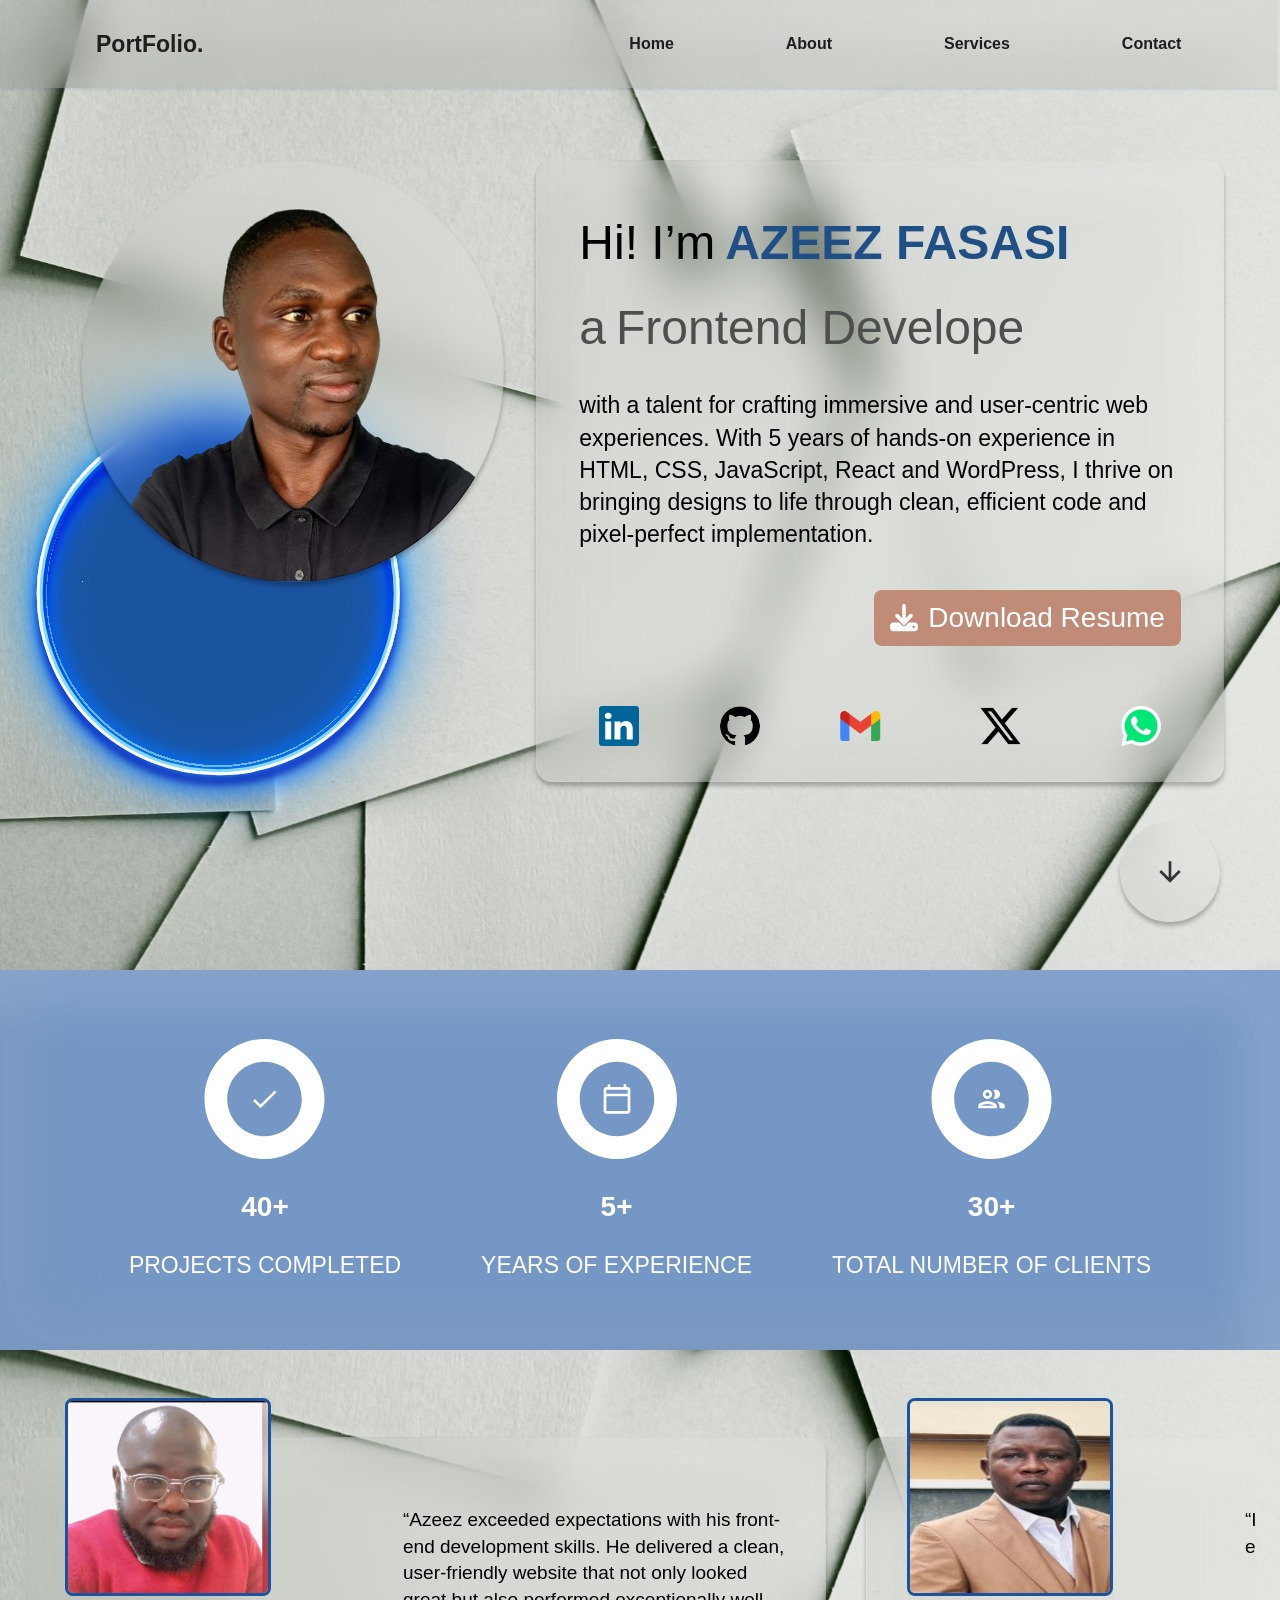
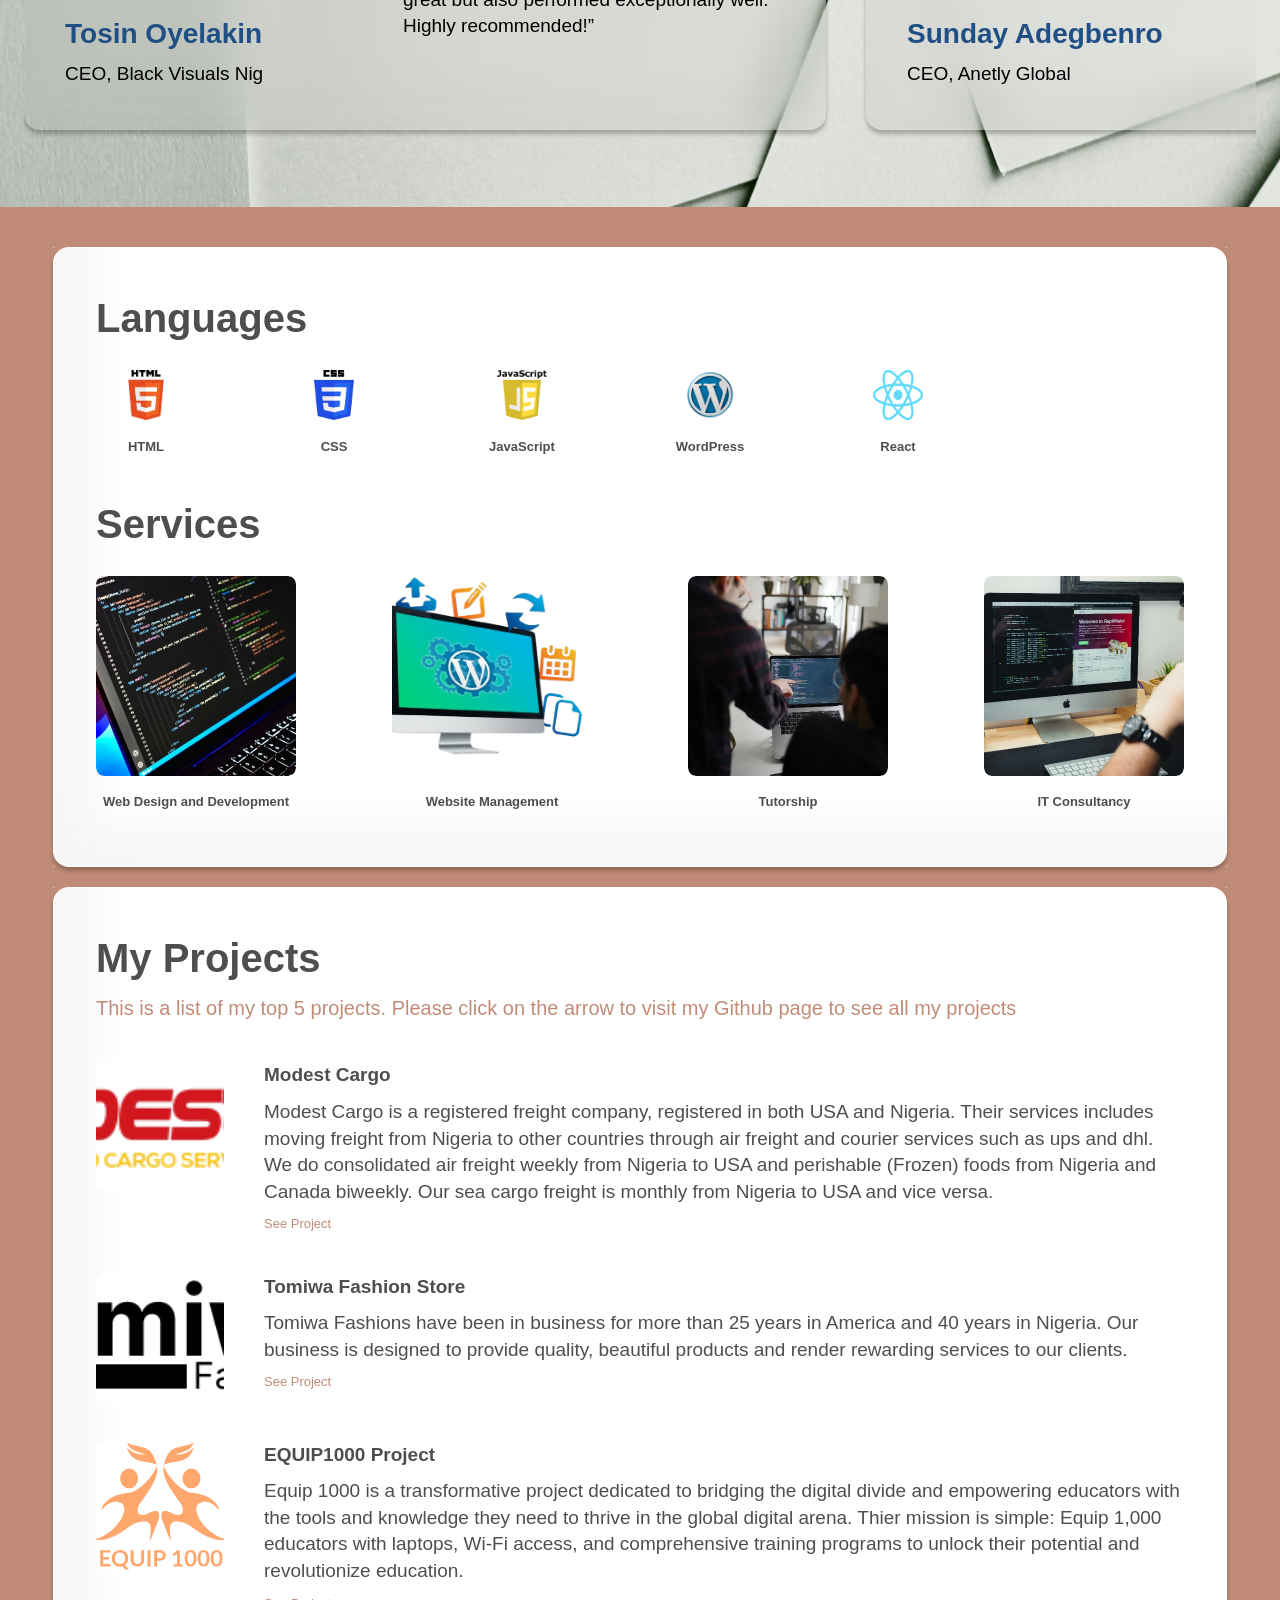
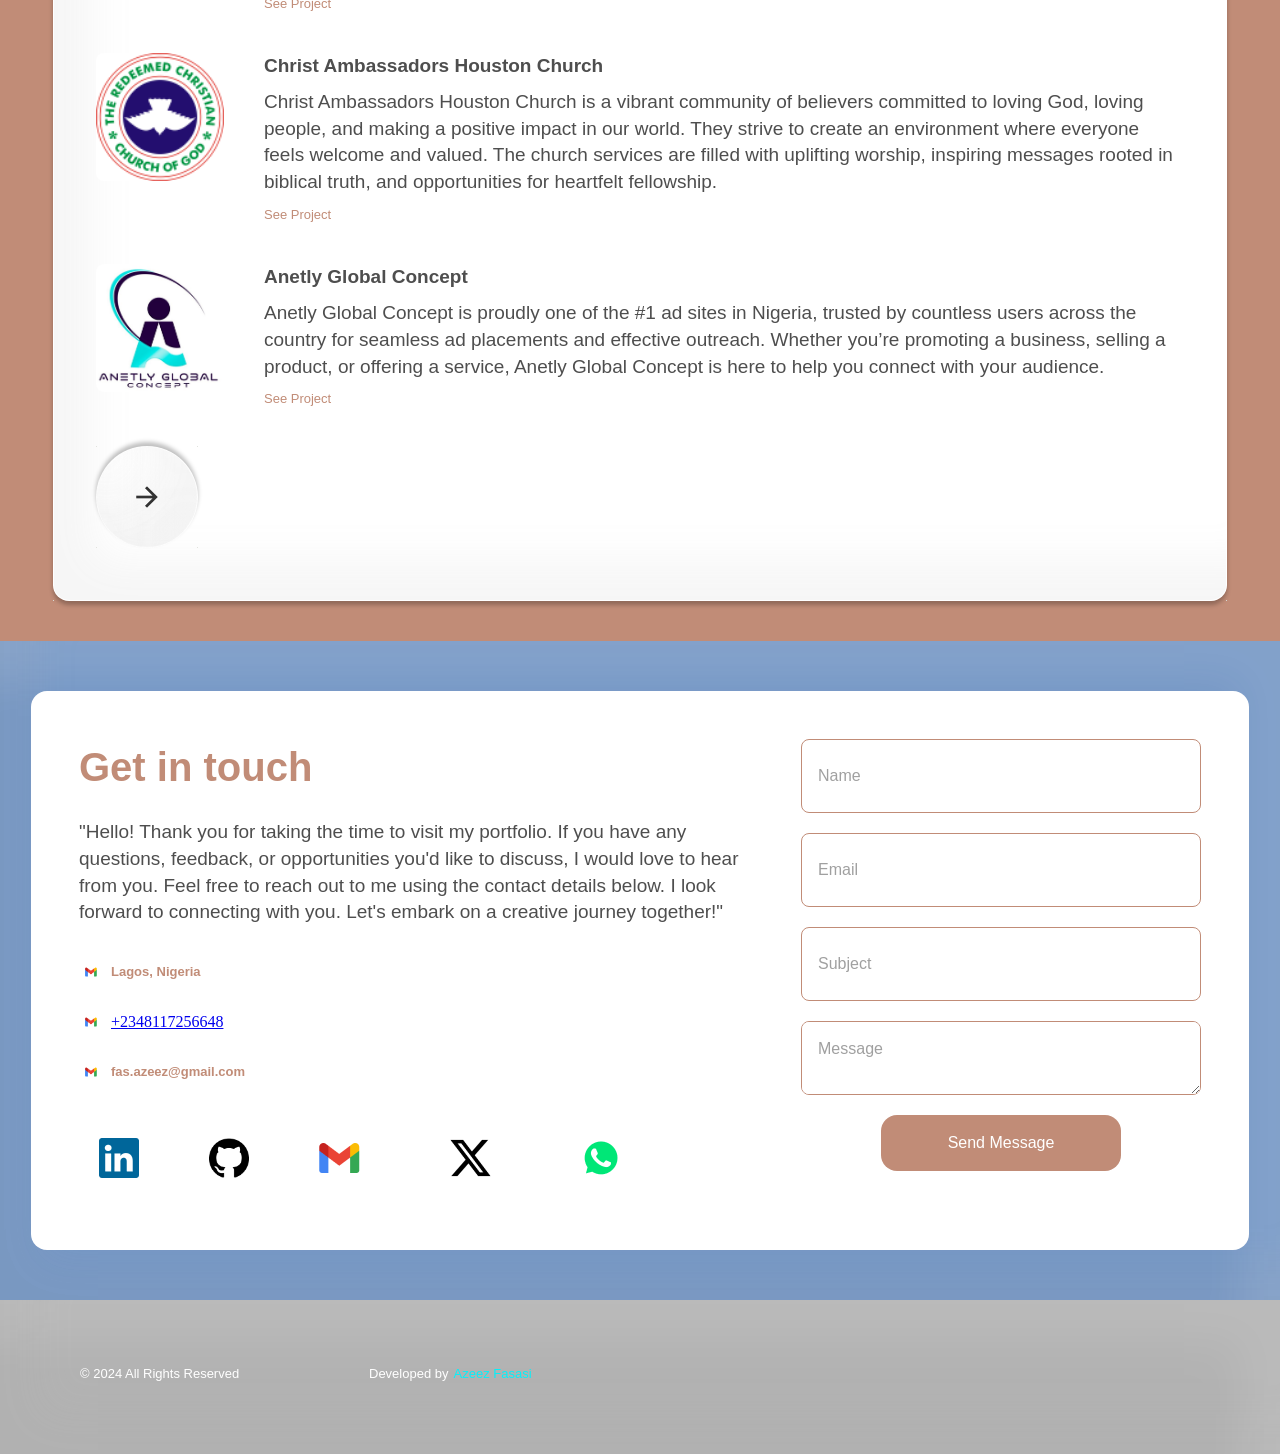
==== index.html @ 9137096e "Added one project" ====
<!DOCTYPE html>
<html lang="en">
<head>
    <meta charset="UTF-8">
    <meta name="viewport" content="width=device-width, initial-scale=1.0">
    <title>Home</title>
    <link rel="stylesheet" href="https://cdnjs.cloudflare.com/ajax/libs/font-awesome/6.5.1/css/all.min.css">
    <link rel="icon" href="assets/img/portfolio-favicon.png" type="image/svg+xml">
    <link rel="stylesheet" href="assets/css/header.css">
    <link rel="stylesheet" href="assets/css/hero-section.css">
    <link rel="stylesheet" href="assets/css/accomplishments.css">
    <link rel="stylesheet" href="assets/css/testimonial.css">
    <link rel="stylesheet" href="assets/css/skills-projects.css">
    <link rel="stylesheet" href="assets/css/contact.css">
    <link rel="stylesheet" href="assets/css/footer.css">
</head>
<body>
    <!-- <div class="hero-section"> -->
        <div class="header-section">
            <div class="logo-wrapper">
                <p>PortFolio.</p>
            </div>
            <!-- Menu for large screen devices -->
            <div class="header-buttons">
                <div class="nav-button">
                    <a href="#">Home</a>
                    <!-- <div class="line"></div> -->
                </div>
                <div class="nav-button">
                    <a href="#accomplishment">About</a>
                </div>
                <div class="nav-button">
                    <a href="#services">Services</a>
                </div>
                <div class="nav-button">
                    <a href="#contact">Contact</a>
                </div>
            </div>

            <!-- Menu for small screen devices -->
            <div class="menu-toggle" id="mobile-menu">
                <span class="fa fa-bars"></span>
            </div> 
            <ul class="nav-list" id="nav-list">
                <li><a class="active" href="#">Home</a></li>
                <li><a href="#accomplishment">About</a></li>
                <li><a href="#project">Project</a></li>
                <li><a href="#services">Services</a></li>
                <li><a href="#contact">Contact</a></li>
            </ul>
        </div>

        <!-- Hero section -->
    <div class="hero-section">
        <div class="hero-content-wrapper">
            <div class="hero-image-wrapper">
                <img class="image-glow" src="assets/img/Hero image with glow.svg" alt="Image glo">
                <div class="image-cicle" style="background-image: url(assets/img/azeez-02.png)"></div>
            </div>
            <div class="hero-details-wrapper">
                <div class="author-name">
                    <p class="intro">Hi! I’m</p>
                    <p class="name">AZEEZ FASASI</p>
                </div>
                <div class="job-wrapper">
                    <div class="job-title-animation">
                        <p class="title">a <span id="animated-text" style="margin-left: 10px;"></span></p>
                    </div>
                </div>
                <div class="hero-text-description">
                    with a talent for crafting immersive and user-centric web experiences. With 5 years of hands-on experience in HTML, CSS, JavaScript, React and WordPress, I thrive on bringing designs to life through clean, efficient code and pixel-perfect implementation.
                </div>
                <div class="download-wrapper">
                    <div class="download-box">
                        <a href="#"><i class="fa fa-download"></i> Download Resume</a>
                    </div>
                </div>
                <div class="social-wrapper">
                    <a href="https://www.linkedin.com/in/azeez-fasasi-616106144/"><img src="assets/img/linkedin.png" alt="linkedin"></a>
                    <a href="https://github.com/Azeezfasasi?tab=repositories"><img class="github" src="assets/img/Github-removebg-preview.png" alt=""></a>
                    <a href="mailto:fas.azeez@gmail.com"><img src="assets/img/gmail.png" alt=""></a>
                    <a href=""><img src="assets/img/x.png" alt=""></a>
                    <!-- <a href=""><img src="assets/img/instagram.png" alt=""></a> -->
                    <a href="https://wa.me/2348117256648"><img src="assets/img/whatsapp.png" alt=""></a>
                </div>
            </div>
        </div>
        <a href="#services" class="scroll-down-indicator">
            <img class="arrow-downward" src="assets/img/arrow_downward.svg" alt="dropdown arrow"/>
        </a>
    </div>
    <!-- End of hero section -->

    <!-- Section for accomplishments -->
    <div class="accomplishment-wrapper" id="accomplishment">
        <div class="accomplishments-card">
            <div class="accomplishment-box">
                <img src="assets/img/Check icon.svg" alt="check">
                <p class="accomp-number">40+</p>
                <p class="accomp-title">PROJECTS COMPLETED</p>
            </div>
            <div class="accomplishment-box">
                <img src="assets/img/experience.svg" alt="experience">
                <p class="accomp-number">5+</p>
                <p class="accomp-title">YEARS OF EXPERIENCE</p>
            </div>
            <div class="accomplishment-box">
                <img src="assets/img/clients.svg" alt="client">
                <p class="accomp-number">30+</p>
                <p class="accomp-title">TOTAL NUMBER OF CLIENTS</p>
            </div>
        </div>
    </div>
    <!-- End of accomplishment -->

    <!-- Start of testimonial section -->
    <div class="testimonial-wrapper" style="background: url(assets/img/Hero.svg) center;">
        <div class="testimonial-frame">
            <div class="testimonial-box">
                <img class="author-image" src="assets/img/tosin.jpg" alt="author image">
                <div class="testimonial-text">
                    <p class="author-name">Tosin Oyelakin</p>
                    <p class="author-position">CEO, Black Visuals Nig</p>
                </div>
                <div class="author-description">
                    <p>“Azeez exceeded expectations with his front-end development skills. He delivered a clean, user-friendly website that not only looked great but also performed exceptionally well. Highly recommended!”</p>
                </div>
            </div>
            <div class="testimonial-box">
                <img class="author-image" src="assets/img/sunday.jpg" alt="author image">
                <div class="testimonial-text">
                    <p class="author-name">Sunday Adegbenro</p>
                    <p class="author-position">CEO, Anetly Global</p>
                </div>
                <div class="author-description">
                    <p>“I am happy to own a website and custom email for my business”</p>
                </div>
            </div>
            <div class="testimonial-box">
                <img class="author-image" src="assets/img/unyi.jpg" alt="author image">
                <div class="testimonial-text">
                    <p class="author-name">Unyime Saturday</p>
                    <p class="author-position">CEO, Elegance Pad</p>
                </div>
                <div class="author-description">
                    <p>“I have learnt so many skills from Mr Azeez and I am still learning more”</p>
                </div>
            </div>
        </div>
    </div>
    <!-- End of testimonial section -->

    <!-- section for skills and projects -->
    <div class="skills-project-wrapper" id="services">
        <div class="skills-container">
            <div class="language-container">
                <div class="title">Languages</div>
                <div class="language-frame">
                    <div class="language-box">
                        <div class="language-logo">
                            <img style="width: 50px; height: 50px;" src="assets/img/html-removebg-preview.png" alt="language logo">
                        </div>
                        <div class="language">HTML</div>
                    </div>
                    <div class="language-box">
                        <div class="language-logo">
                            <img style="width: 40px; height: 50px;" src="assets/img/css-removebg-preview.png" alt="language logo">
                        </div>
                        <div class="language">CSS</div>
                    </div>
                    <div class="language-box">
                        <div class="language-logo">
                            <img style="width: 50px; height: 50px;" src="assets/img/js-removebg-preview.png" alt="language logo">
                        </div>
                        <div class="language">JavaScript</div>
                    </div>
                    <div class="language-box">
                        <div class="language-logo">
                            <img style="width: 50px; height: 50px;" src="assets/img/wordpress.png" alt="language logo">
                        </div>
                        <div class="language">WordPress</div>
                    </div>
                    <div class="language-box">
                        <div class="language-logo">
                            <img style="width: 50px; height: 50px;" src="assets/img/react.png" alt="language logo">
                        </div>
                        <div class="language">React</div>
                    </div>
                    
                </div>
            </div>
            <div class="services-container">
                <div class="title">Services</div>
                <div class="services-frame">
                    <div class="service-box">
                        <img src="assets/img/Web Design and Development image.svg" alt="web design">
                        <p>Web Design and Development</p>
                    </div>
                    <div class="service-box">
                        <img src="assets/img/web-management.png" alt="web design">
                        <p>Website Management</p>
                    </div>
                    <div class="service-box">
                        <img src="assets/img/Tutorship image.svg" alt="Tutorship">
                        <p>Tutorship</p>
                    </div>
                    <div class="service-box">
                        <img src="assets/img/IT Consultancy image.svg" alt="IT Consultancy">
                        <p>IT Consultancy</p>
                    </div>
                </div>
            </div>
        </div>

        <!-- Section for Projects -->
        <div class="project-container" id="project">
            <div class="description">
                <p class="title">My Projects</p>
                <p class="sub-title">This is a list of my top 5 projects. Please click on the arrow to visit my Github page to see all my projects</p>
            </div>
            <div class="project-box">
                <img src="assets/img/logo.png" alt="project logo">
                <div class="project-text">
                    <p class="project-name">Modest Cargo</p>
                    <p class="project-description">Modest Cargo is a registered freight company, registered in both USA and Nigeria. Their services includes moving freight from Nigeria to other countries through air freight and courier services such as ups and dhl. We do consolidated air freight weekly from Nigeria to USA and perishable (Frozen) foods from Nigeria and Canada biweekly. Our sea cargo freight is monthly from Nigeria to USA and vice versa.</p>
                    <a class="project-link" href="https://modestcargo.com" target="_blank">See Project</a>
                </div>
            </div>
            <div class="project-box">
                <img src="assets/img/Tomiwa.png" alt="project logo">
                <div class="project-text">
                    <p class="project-name">Tomiwa Fashion Store</p>
                    <p class="project-description">Tomiwa Fashions have been in business for more than 25 years in America and 40 years in Nigeria. Our business is designed to provide quality, beautiful products and render rewarding services to our clients.</p>
                    <a class="project-link" href="https://tomiwafashions.com" target="_blank">See Project</a>
                </div>
            </div>
            <div class="project-box">
                <img src="assets/img/Equip1000 logo.svg" alt="project logo">
                <div class="project-text">
                    <p class="project-name">EQUIP1000 Project</p>
                    <p class="project-description">Equip 1000 is a transformative project dedicated to bridging the digital divide and empowering educators with the tools and knowledge they need to thrive in the global digital arena. Thier mission is simple: Equip 1,000 educators with laptops, Wi-Fi access, and comprehensive training programs to unlock their potential and revolutionize education.</p>
                    <a class="project-link" href="https://azeezfasasi.github.io/equip1000/" target="_blank">See Project</a>
                </div>
            </div>
            <div class="project-box">
                <img src="assets/img/Rccg_logo-100x100.png" alt="project logo">
                <div class="project-text">
                    <p class="project-name">Christ Ambassadors Houston Church</p>
                    <p class="project-description">Christ Ambassadors Houston Church is a vibrant community of believers committed to loving God, loving people, and making a positive impact in our world. They strive to create an environment where everyone feels welcome and valued. The church services are filled with uplifting worship, inspiring messages rooted in biblical truth, and opportunities for heartfelt fellowship.</p>
                    <a class="project-link" href="https://christambassadorshouston.org/" target="_blank">See Project</a>
                </div>
            </div>
            <div class="project-box">
                <img src="assets/img/anetly.jpg" alt="project logo">
                <div class="project-text">
                    <p class="project-name">Anetly Global Concept</p>
                    <p class="project-description">Anetly Global Concept is proudly one of the #1 ad sites in Nigeria, trusted by countless users across the country for seamless ad placements and effective outreach. Whether you’re promoting a business, selling a product, or offering a service, Anetly Global Concept is here to help you connect with your audience.</p>
                    <a class="project-link" href="https://anetlyglobalconcept.com/" target="_blank">See Project</a>
                </div>
            </div>
            <a href="https://github.com/Azeezfasasi?tab=repositories" target="_blank" class="goto-github-indicator">
                <img class="arrow-downward" src="assets/img/arrow_downward.svg" />
                <span class="hover-text">Go to Github</span>
            </a>
        </div>
        <!-- End of project section -->
    </div>
    <!-- End of skill and project section -->

    <!-- Start of contact section -->
    <div class="contact-wrapper" id="contact">
        <div class="contact-container">
            <div class="contact-frame">
                <div class="contact-title">
                    <p>Get in touch</p>
                </div>
                <div class="contact-description">
                    <p>&quot;Hello! Thank you for taking the time to visit my portfolio. If you have any questions, feedback, or opportunities you&#039;d like to discuss, I would love to hear from you. Feel free to reach out to me using the contact details below. I look forward to connecting with you. Let&#039;s embark on a creative journey together!&quot;</p>
                </div>
                <div class="contact-info">
                    <div class="contact-info-box">
                        <img src="assets/img/gmail.png" alt="location">
                        <p>Lagos, Nigeria</p>
                    </div>
                    <div class="contact-info-box">
                        <img src="assets/img/gmail.png" alt="call">
                        <a href="tel:08117256648">+2348117256648</a>
                        <!-- <p>+2348117256648</p> -->
                        <!-- <p>+2348117256648</p> -->
                    </div>
                    <div class="contact-info-box">
                        <img src="assets/img/gmail.png" alt="email">
                        <p>fas.azeez@gmail.com</p>
                    </div>
                </div>
                <div class="social-container">
                    <div class="image-box">
                        <a href="https://www.linkedin.com/in/azeez-fasasi-616106144/"><img src="assets/img/linkedin.png" alt=""></a>
                    </div>
                    <div class="image-box">
                        <a href="https://github.com/Azeezfasasi?tab=repositories"><img class="github" src="assets/img/Github-removebg-preview.png" alt=""></a>
                    </div>
                    <div class="image-box">
                        <a href="mailto:fas.azeez@gmail.com"><img src="assets/img/gmail.png" alt=""></a>
                    </div>
                    <div class="image-box">
                        <a href="#"><img src="assets/img/x.png" alt=""></a>
                    </div>
                    <div class="image-box">
                        <a href="https://wa.me/2348117256648"><img src="assets/img/whatsapp.png" alt=""></a>
                    </div>
                </div>
            </div>
            <div class="form-container">
                <form id="contactForm">
                    <input type="text" name="name" id="name" placeholder="Name" required>
                    <input type="email" name="email" id="email" placeholder="Email" required>
                    <input type="text" name="subject" id="subject" placeholder="Subject" required>
                    <textarea name="msg" id="msg" placeholder="Message"></textarea>
                    <button type="submit">Send Message</button>
                    <div class="status-box">
                        <p class="status" id="status"></p>
                    </div>
                </form>
            </div>
        </div>
    </div>
    <!-- End of contact section -->

    <!-- Start of footer section -->
    <div class="footer-wrapper">
        <div class="footer-legal">
            <div class="copywrite-box">
              <p class="copy-text">© 2024 All Rights Reserved</p>
            </div>
          </div>
        <div class="footer-developer">
          <p>Developed by <span>Azeez Fasasi</span></p>
        </div>
    </div>

<script src="./assets/js/header.js"></script>
<script src="assets/js/contactAPI.js"></script>

<script src="assets/js/name-animation.js"></script>

</body>
</html>
---- assets/css/header.css ----
body {
  margin: 0;
}
.header-section {
    background: linear-gradient(
    to left,
    rgba(0, 0, 0, 0.05),
    rgba(0, 0, 0, 0.05)
    );
    padding: 16px 80px 16px 80px;
    display: flex;
    flex-direction: row;
    gap: 544px;
    align-items: center;
    justify-content: flex-start;
    height: 56px;
    /* width: 100%; */
    position: fixed;
    top: 0;
    box-shadow: 0px 2px 2px 0px rgba(26, 83, 159, 0.1),
      inset -40px 40px 40px 0px rgba(255, 255, 255, 0.1),
      inset 40px -40px 40px 0px rgba(165, 165, 165, 0.1);
    /* overflow: hidden; */
    backdrop-filter: blur(25px);
    z-index: 9999;
}

.header-section .logo-wrapper {
  border-radius: 8px;
  padding: 8px 16px 8px 16px;
  display: flex;
  flex-direction: row;
  gap: 8px;
  align-items: center;
  justify-content: center;
  flex-shrink: 0;
  position: relative;
  overflow: hidden;
}

.logo-wrapper p {
  color: #1e1e1e;
  text-align: left;
  font-family: "SegoeUi-Semibold", sans-serif;
  font-size: 23px;
  line-height: 140%;
  font-weight: 600;
  position: relative;
  display: flex;
  align-items: center;
  justify-content: flex-start;
}

.header-buttons {
  display: flex;
  flex-direction: row;
  gap: 80px;
  align-items: center;
  justify-content: center;
  flex-shrink: 0;
  position: relative;
  margin-left: -150px;
}

.header-buttons .nav-button {
  padding: 8px 16px 8px 16px;
  display: flex;
  flex-direction: column;
  gap: 2px;
  align-items: flex-start;
  justify-content: center;
  flex-shrink: 0;
  position: relative;
}

.nav-button a {
  color: #1e1e1e;
  text-align: left;
  font-family: "SegoeUi-Semibold", sans-serif
  ;
  font-size: 16px;
  line-height: 140%;
  font-weight: 600;
  position: relative;
  display: flex;
  align-items: center;
  justify-content: flex-start;
  text-decoration: none;
}

.nav-button .line {
  border-style: solid;
  border-color: #000000;
  border-width: 2px 0 0 0;
  flex-shrink: 0;
  width: 24px;
  height: 0px;
  position: relative;
  transform-origin: 0 0;
  transform: rotate(0deg) scale(1, 1);
}

@media only screen and (max-width: 767px) {  
  .header-section {
    position: sticky;
    display: flex;
    flex-direction: row;
    align-items: center;
    justify-content: space-between;
    overflow: visible;
  }

  .header-section .logo-wrapper {
    border-radius: 8px;
    display: flex;
    flex-direction: row;
    gap: 8px;
    align-items: center;
    justify-content: flex-start;
    flex-shrink: 0;
    position: relative;
    overflow: hidden;
    margin-left: -85px;
    height: 20px;
  }

  .logo-wrapper p {
    color: #1e1e1e;
    text-align: left;
    font-family: "SegoeUi-Semibold", sans-serif;
    font-size: 20px;
    line-height: 140%;
    font-weight: 600;
    position: relative;
    display: flex;
    align-items: center;
    justify-content: flex-start;
  }

  .header-buttons {
    display: none;
  }

  .header-section .menu-toggle {
    position: absolute;
    top: 20px;
    right: 25px;
    border: 1px solid black;
    padding: 5px;
    border-radius: 5px;
  }

  .menu-toggle .bar {
    height: 2px;
    width: 24px;
    background-color: white;
    margin: 3px 0;
  }

  .menu-toggle span {
    font-size: 30px;
  }

  .nav-list {
    display: none;
    flex-direction: column;
    align-items: flex-start;
    justify-content: center;
    width: 100%;
    position: absolute;
    top: 78px;
    right: 0;
    z-index: 1000;
    padding-left: 20px;
    background: linear-gradient(
      to left,
      rgba(217, 217, 217, 1.5),
      rgba(217, 217, 217, 1.5)
    );
    box-shadow: inset -40px 40px 40px 0px rgba(255, 255, 255, 0.1),
    inset 40px -40px 40px 0px rgba(165, 165, 165, 0.1),
      0px 4px 4px 0px rgba(0, 0, 0, 0.25);
    backdrop-filter: blur(0px);
  }

  .nav-list.show {
      display: flex;
      width: 40%;
      padding-top: 40px;
      z-index: 1000;
      /* height: 350px; */
      margin-right: 0;
      margin-top: 10px;
      flex-direction: column;
      align-items: flex-start;
      justify-content: center;
  }

  .nav-list li {
    display: flex;
    flex-direction: row;
    align-items: center;
    justify-content: flex-start;
    margin: 0px 0 60px 0px;
    z-index: 1;
    width: 100%;
  }

  .nav-list a {
    color: #000000;
    text-align: left;
    font-family: "SegoeUi-Semibold", sans-serif;
    font-size: 16px;
    line-height: 140%;
    font-weight: 600;
    text-decoration: none;
  }
}

@media only screen and (min-width: 768px) and (max-width: 1024px) {
  .header-section {
    height: 26px;
    position: sticky;
    display: flex;
    flex-direction: row;
    align-items: center;
    justify-content: space-between;
    overflow: visible;
  }

  .header-section .logo-wrapper {
    border-radius: 8px;
    display: flex;
    flex-direction: row;
    gap: 8px;
    align-items: center;
    justify-content: flex-start;
    flex-shrink: 0;
    position: relative;
    overflow: hidden;
    margin-left: -85px;
    height: 20px;
  }

  .logo-wrapper p {
    color: #1e1e1e;
    text-align: left;
    font-family: "SegoeUi-Semibold", sans-serif;
    font-size: 20px;
    line-height: 140%;
    font-weight: 600;
    position: relative;
    display: flex;
    align-items: center;
    justify-content: flex-start;
  }

  .header-buttons {
    display: none;
  }

  .menu-toggle {
    position: absolute;
    top: 10px;
    right: 35px;
    border: 1px solid black;
    padding: 5px;
    border-radius: 5px;
  }

  .menu-toggle .bar {
    height: 2px;
    width: 24px;
    background-color: white;
    margin: 3px 0;
  }

  .menu-toggle span {
    font-size: 25px;
  }

  .nav-list {
    display: none;
    flex-direction: column;
    align-items: flex-start;
    justify-content: center;
    width: 100%;
    /* height: 100%; */
    position: absolute;
    top: 50px;
    right: 0;
    /* background-color: #275c6f; */
    background: linear-gradient(
      to left,
      rgba(217, 217, 217, 1.5),
      rgba(217, 217, 217, 1.5)
    );
    box-shadow: inset -40px 40px 40px 0px rgba(255, 255, 255, 0.1),
    inset 40px -40px 40px 0px rgba(165, 165, 165, 0.1),
      0px 4px 4px 0px rgba(0, 0, 0, 0.25);
    backdrop-filter: blur(0px);
    z-index: 1000;
    padding-left: 20px;
  }

  .nav-list.show {
      display: flex;
      width: 40%;
      padding-top: 40px;
      z-index: 1000;
      /* height: 350px; */
      margin-right: 0;
      margin-top: 10px;
      flex-direction: column;
      align-items: flex-start;
      justify-content: center;
  }

  .nav-list li {
    display: flex;
    flex-direction: row;
    align-items: center;
    justify-content: flex-start;
    margin: 0px 0 60px 0px;
    z-index: 1;
    width: 100%;
  }

  .nav-list a {
    color: #000000;
    text-align: left;
    font-family: "SegoeUi-Semibold", sans-serif;
    font-size: 16px;
    line-height: 140%;
    font-weight: 600;
    text-decoration: none;
  }
}

@media only screen and (min-width:1025px) {
  .menu-toggle {
    display: none;
  }

  .nav-list {
    display: none;
  }
}
---- assets/css/hero-section.css ----
.hero-section {
    height: 600px;
    position: relative;
    overflow: hidden;
    background: url(./img/Hero.svg) center;
    background-size: cover;
    background-repeat: no-repeat;
    padding-bottom: 280px;
    padding-top: 90px;
}

.hero-content-wrapper {
  display: flex;
  flex-direction: row;
  align-items: flex-start;
  justify-content: space-around;
  padding-top: 70px;
}

.hero-image-wrapper {
    height: 400px;
    width: 35%;
    position: relative;
}

.hero-image-wrapper .image-glow {
    width: 700px;
    height: 700px;
    margin-left: -150px;
}

.hero-image-wrapper .image-cicle {
    width: 400px;
    height: 400px;
    padding: 10px;
    border-radius: 50%;
    position: absolute;
    top: 0px;
    right: 0px;
    background-image: url(./img/azeez-01.jpg);
    background-repeat: no-repeat;
    background-size: cover;
    border-width: 1px;
    border-style: solid;
    border-image: linear-gradient(
    125.38deg,
    rgba(225, 227, 222, 1) 28.09562385082245%,
    rgba(215, 217, 212, 1) 45.151033997535706%,
    rgba(224, 226, 221, 1) 80.4855465888977%,
    rgba(225, 227, 222, 1) 100%
    );
    box-shadow: 0px 4px 4px 0px rgba(0, 0, 0, 0.25),
    inset -40px 40px 40px 0px rgba(255, 255, 255, 0.1),
    inset 40px -40px 40px 0px rgba(165, 165, 165, 0.1);
    transform-origin: 0 0;
    backdrop-filter: blur(25px);
    /* transform: rotate(-30deg); */
    transform-origin: center;
}

.hero-details-wrapper {
  width: 47%;
  height: 620px;
  margin-left: -80px;
  background: linear-gradient(
    to left,
    rgba(217, 217, 217, 0.05),
    rgba(217, 217, 217, 0.05)
  );
  border-radius: 16px;
  border-width: 1px;
  border-style: solid;
  border-image: linear-gradient(
    126.09deg,
    rgba(225, 227, 222, 1) 28.09562385082245%,
    rgba(215, 217, 212, 1) 45.151033997535706%,
    rgba(224, 226, 221, 1) 80.4855465888977%,
    rgba(225, 227, 222, 1) 100%
  );
  padding:  0px 42px;
  display: flex;
  flex-direction: column;
  gap: 40px;
  align-items: flex-start;
  justify-content: flex-start;
  position: relative;
  box-shadow: inset -40px 40px 40px 0px rgba(255, 255, 255, 0.1),
  inset 40px -40px 40px 0px rgba(165, 165, 165, 0.1),
    0px 4px 4px 0px rgba(0, 0, 0, 0.25);
  overflow: hidden;
  backdrop-filter: blur(25px);
}

.hero-details-wrapper .author-name {
  display: flex;
  flex-direction: row;
  gap: 20px;
  align-items: center;
  justify-content: flex-start;
  flex-shrink: 0;
  position: relative;
  margin-top: 0;
  margin-bottom: 0;
}

.author-name .intro {
  color: #000000;
  text-align: left;
  font-family: "SegoeUi-Regular", sans-serif;
  font-size: 48px;
  line-height: 140%;
  font-weight: 400;
  position: relative;
  display: flex;
  align-items: center;
  justify-content: flex-start;
}

.author-name .name {
  color: #204f85;
  text-align: left;
  font-family: "SegoeUi-Bold", sans-serif;
  font-size: 48px;
  line-height: 140%;
  font-weight: 700;
  position: relative;
  display: flex;
  align-items: center;
  justify-content: flex-start;
  margin-left: -10px;
}

.hero-details-wrapper .job-wrapper {
  display: flex;
  flex-direction: row;
  gap: 20px;
  align-items: center;
  justify-content: flex-start;
  flex-shrink: 0;
  position: relative;
  margin-top: -70px;
  
}

.job-wrapper .job-title-animation {
  display: flex;
  flex-direction: row;
  gap: 4px;
  align-items: flex-start;
  justify-content: flex-start;
  flex-shrink: 0;
  width: 100%;
  position: relative;
  overflow: hidden;
}

.job-title-animation .title {
  color: #4e4e4e;
  text-align: left;
  font-family: "SegoeUi-Semibold", sans-serif;
  font-size: 48px;
  line-height: 140%;
  font-weight: 500;
  position: relative;
  display: flex;
  align-items: center;
  justify-content: flex-start;
  margin-top: 0;
}

.hero-details-wrapper .hero-text-description {
  color: #000000;
  text-align: left;
  font-family: "SegoeUi-Regular", sans-serif;
  font-size: 23px;
  line-height: 140%;
  font-weight: 400;
  position: relative;
  align-self: stretch;
  display: flex;
  align-items: center;
  justify-content: flex-start;
  margin-top: -60px;
}

.hero-details-wrapper .download-wrapper {
  display: flex;
  flex-direction: column;
  gap: 10px;
  align-items: flex-end;
  justify-content: flex-start;
  align-self: stretch;
  flex-shrink: 0;
  position: relative;
}

.download-wrapper .download-box {
  background: #c18c77;
  border-radius: 8px;
  padding: 8px 16px 8px 16px;
  display: flex;
  flex-direction: row;
  gap: 16px;
  align-items: center;
  justify-content: center;
  flex-shrink: 0;
  position: relative;
}

.download-box a {
  color: #ffffff;
  text-align: left;
  font-family: var(--desktop-h4-font-family, "SegoeUi-Regular", sans-serif);
  font-size: var(--desktop-h4-font-size, 28px);
  line-height: var(--desktop-h4-line-height, 140%);
  font-weight: var(--desktop-h4-font-weight, 400);
  position: relative;
  display: flex;
  align-items: center;
  justify-content: flex-start;
  text-decoration: none;
}

.download-box i {
  margin-right: 10px;
}
.hero-details-wrapper .social-wrapper {
  display: flex;
  flex-direction: row;
  align-items: center;
  justify-content: space-between;
  align-self: stretch;
  flex-shrink: 0;
  position: relative;
}

.social-wrapper img {
  border-radius: 200px;
  flex-shrink: 0;
  width: 80px;
  height: 80px;
  position: relative;
  overflow: hidden;
  object-fit: cover;
}

.social-wrapper .github {
  width: 40px;
  height: 40px;
}

.hero-section .scroll-down-indicator {
  background: linear-gradient(
    to left,
    rgba(217, 217, 217, 0.05),
    rgba(217, 217, 217, 0.05)
  );
  border-radius: 200px;
  border-width: 0.5px;
  /* border-style: solid; */
  border-image: linear-gradient(
    125.38deg,
    rgba(225, 227, 222, 1) 28.09562385082245%,
    rgba(225, 227, 222, 1) 100%,
    rgba(225, 227, 222, 1) 100%
  );
  /* border-image-slice: 1; */
  width: 100px;
  height: 100px;
  position: relative;
  box-shadow: 0px 4px 4px 0px rgba(0, 0, 0, 0.25),
    inset -40px 40px 40px 0px rgba(255, 255, 255, 0.1),
    inset 40px -40px 40px 0px rgba(165, 165, 165, 0.1);
  overflow: hidden;
  backdrop-filter: blur(25px);
  float: right;
  margin-top: 40px;
  margin-right: 60px;
}

.scroll-down-indicator .arrow-downward {
  width: 32px;
  height: 32px;
  position: absolute;
  left: calc(50% - 16px);
  top: calc(50% - 16px);
  overflow: visible;
}

@media only screen and (max-width: 767px) {
  .hero-section {
    height: 700px;
    width: 100%;
    margin-top: -100px;
    padding-bottom: 300px;
    overflow: hidden;
  }
  .hero-content-wrapper {
    display: flex;
    flex-direction: column;
    align-items: center;
    justify-content: center;
    padding-top: 70px;
  }
  
  .hero-image-wrapper {
      height: 400px;
      width: 35%;
      position: relative;
  }
  
  .hero-image-wrapper .image-glow {
      width: 350px;
      height: 350px;
      position: absolute;
      bottom: 90px;
      left: 60px;
  }
  
  .hero-image-wrapper .image-cicle {
      width: 200px;
      height: 200px;
      /* padding: 10px; */
      border-radius: 50%;
      position: absolute;
      top: 0px;
      left: 0px;
      /* background-image: url(/assets/img/azeez-01.jpg); */
      background-repeat: no-repeat;
      background-size: cover;
      border-width: 1px;
      border-style: solid;
      border-image: linear-gradient(
      125.38deg,
      rgba(225, 227, 222, 1) 28.09562385082245%,
      rgba(215, 217, 212, 1) 45.151033997535706%,
      rgba(224, 226, 221, 1) 80.4855465888977%,
      rgba(225, 227, 222, 1) 100%
      );
      box-shadow: 0px 4px 4px 0px rgba(0, 0, 0, 0.25),
      inset -40px 40px 40px 0px rgba(255, 255, 255, 0.1),
      inset 40px -40px 40px 0px rgba(165, 165, 165, 0.1);
      transform-origin: 0 0;
      backdrop-filter: blur(25px);
      /* transform: rotate(-30deg); */
      transform-origin: center;
  }

  .hero-details-wrapper {
    width: 85%;
    height: 450px;
    /* margin-left: -80px; */
    background: linear-gradient(
      to left,
      rgba(217, 217, 217, 0.05),
      rgba(217, 217, 217, 0.05)
    );
    border-radius: 16px;
    border-width: 1px;
    border-style: solid;
    border-image: linear-gradient(
      126.09deg,
      rgba(225, 227, 222, 1) 28.09562385082245%,
      rgba(215, 217, 212, 1) 45.151033997535706%,
      rgba(224, 226, 221, 1) 80.4855465888977%,
      rgba(225, 227, 222, 1) 100%
    );
    /* border-image-slice: 1; */
    padding: 24px 16px 24px 16px;
    display: flex;
    flex-direction: column;
    gap: 40px;
    align-items: flex-start;
    justify-content: flex-start;
    margin-left: auto;
    margin-right: auto;
    margin-top: -80px;
    position: relative;
    box-shadow: inset -40px 40px 40px 0px rgba(255, 255, 255, 0.1),
    inset 40px -40px 40px 0px rgba(165, 165, 165, 0.1),
      0px 4px 4px 0px rgba(0, 0, 0, 0.25);
    overflow: hidden;
    backdrop-filter: blur(25px);
  }
  
  .hero-details-wrapper .author-name {
    display: flex;
    flex-direction: row;
    gap: 20px;
    align-items: center;
    justify-content: flex-start;
    flex-shrink: 0;
    position: relative;
    margin-top: 0;
    margin-bottom: 20px;
  }
  
  .author-name .intro {
    color: #000000;
    text-align: left;
    font-family: "SegoeUi-Regular", sans-serif;
    font-size: 24px;
    line-height: 140%;
    font-weight: 400;
    position: relative;
    display: flex;
    align-items: center;
    justify-content: flex-start;
  }
  
  .author-name .name {
    color: #204f85;
    text-align: left;
    font-family: "SegoeUi-Bold", sans-serif;
    font-size: 24px;
    line-height: 140%;
    font-weight: 700;
    position: relative;
    display: flex;
    align-items: center;
    justify-content: flex-start;
  }
  
  .hero-details-wrapper .job-wrapper {
    display: flex;
    flex-direction: row;
    gap: 20px;
    align-items: center;
    justify-content: flex-start;
    flex-shrink: 0;
    position: relative;
    margin-top: -70px;
    margin-bottom: 10px;
  }
  
  .job-wrapper .job-title-animation {
    display: flex;
    flex-direction: row;
    gap: 4px;
    align-items: flex-start;
    justify-content: flex-start;
    flex-shrink: 0;
    width: 100%;
    position: relative;
    overflow: hidden;
  }
  
  .job-title-animation .title {
    color: #4e4e4e;
    text-align: left;
    font-family: "SegoeUi-Semibold", sans-serif;
    font-size: 24px;
    line-height: 120%;
    font-weight: 600;
    position: relative;
    display: flex;
    align-items: center;
    justify-content: flex-start;
    margin-top: 0;
  }
  
  .hero-details-wrapper .hero-text-description {
    color: #000000;
    text-align: left;
    font-family: "SegoeUi-Regular", sans-serif;
    font-size: 18px;
    line-height: 120%;
    font-weight: 400;
    position: relative;
    align-self: stretch;
    display: flex;
    align-items: center;
    justify-content: flex-start;
    margin-top: -60px;
  }
  
  .hero-details-wrapper .download-wrapper {
    display: flex;
    flex-direction: column;
    gap: 10px;
    align-items: flex-end;
    justify-content: flex-start;
    align-self: stretch;
    flex-shrink: 0;
    position: relative;
  }
  
  .download-wrapper .download-box {
    background: #c18c77;
    border-radius: 8px;
    padding: 8px 16px 8px 16px;
    display: flex;
    flex-direction: row;
    gap: 16px;
    align-items: center;
    justify-content: center;
    flex-shrink: 0;
    position: relative;
  }
  
  .download-box a {
    color: #ffffff;
    text-align: left;
    font-family: "SegoeUi-Regular", sans-serif;
    font-size: 19px;
    line-height: 120%;
    font-weight: 400;
    position: relative;
    display: flex;
    align-items: center;
    justify-content: flex-start;
    text-decoration: none;
  }

  .download-box i {
    margin-right: 10px;
  }
  
  .hero-details-wrapper .social-wrapper {
    display: flex;
    flex-direction: row;
    align-items: center;
    justify-content: space-between;
    align-self: stretch;
    flex-shrink: 0;
    position: relative;
  }
  
  .social-wrapper img {
    border-radius: 200px;
    flex-shrink: 0;
    width: 40px;
    height: 40px;
    position: relative;
    overflow: hidden;
    object-fit: cover;
  }

  .social-wrapper .github {
    width: 25px;
    height: 25px;
  }
  
  .hero-section .scroll-down-indicator {
    background: linear-gradient(
      to left,
      rgba(217, 217, 217, 0.05),
      rgba(217, 217, 217, 0.05)
    );
    border-radius: 200px;
    border-width: 0.5px;
    /* border-style: solid; */
    border-image: linear-gradient(
      125.38deg,
      rgba(225, 227, 222, 1) 28.09562385082245%,
      rgba(225, 227, 222, 1) 100%,
      rgba(225, 227, 222, 1) 100%
    );
    /* border-image-slice: 1; */
    width: 50px;
    height: 50px;
    position: relative;
    box-shadow: 0px 4px 4px 0px rgba(0, 0, 0, 0.25),
      inset -40px 40px 40px 0px rgba(255, 255, 255, 0.1),
      inset 40px -40px 40px 0px rgba(165, 165, 165, 0.1);
    overflow: hidden;
    backdrop-filter: blur(25px);
    float: right;
    margin-top: 40px;
    margin-right: 25px;
  }
  
  .scroll-down-indicator .arrow-downward {
    width: 16px;
    height: 16px;
    position: absolute;
    left: calc(50% - 8px);
    top: calc(50% - 8px);
    overflow: visible;
  }
}

@media only screen and (min-width: 768px) and (max-width: 1024px) {
  .hero-section {
    height: 700px;
    width: 100%;
    margin-top: -100px;
    padding-top: 120px;
    overflow: hidden;
  }
  
  .hero-content-wrapper {
    display: flex;
    flex-direction: column;
    align-items: center;
    justify-content: center;
    padding-top: 70px;
  }

  .hero-content-wrapper {
    display: flex;
    flex-direction: column;
    align-items: center;
    justify-content: center;
    /* padding-top: 70px; */
  }
  
  .hero-image-wrapper {
      height: 400px;
      width: 35%;
      position: relative;
  }
  
  .hero-image-wrapper .image-glow {
      width: 350px;
      height: 350px;
      position: absolute;
      bottom: 90px;
      left: 60px;
  }
  
  .hero-image-wrapper .image-cicle {
      width: 200px;
      height: 200px;
      /* padding: 10px; */
      border-radius: 50%;
      position: absolute;
      top: 0px;
      left: 0px;
      background-image: url(/assets/img/azeez-01.jpg);
      background-repeat: no-repeat;
      background-size: cover;
      border-width: 1px;
      border-style: solid;
      border-image: linear-gradient(
      125.38deg,
      rgba(225, 227, 222, 1) 28.09562385082245%,
      rgba(215, 217, 212, 1) 45.151033997535706%,
      rgba(224, 226, 221, 1) 80.4855465888977%,
      rgba(225, 227, 222, 1) 100%
      );
      box-shadow: 0px 4px 4px 0px rgba(0, 0, 0, 0.25),
      inset -40px 40px 40px 0px rgba(255, 255, 255, 0.1),
      inset 40px -40px 40px 0px rgba(165, 165, 165, 0.1);
      transform-origin: 0 0;
      backdrop-filter: blur(25px);
      /* transform: rotate(-30deg); */
      transform-origin: center;
  }

  .hero-details-wrapper {
    width: 85%;
    height: 400px;
    /* margin-left: -80px; */
    background: linear-gradient(
      to left,
      rgba(217, 217, 217, 0.05),
      rgba(217, 217, 217, 0.05)
    );
    border-radius: 16px;
    border-width: 1px;
    border-style: solid;
    border-image: linear-gradient(
      126.09deg,
      rgba(225, 227, 222, 1) 28.09562385082245%,
      rgba(215, 217, 212, 1) 45.151033997535706%,
      rgba(224, 226, 221, 1) 80.4855465888977%,
      rgba(225, 227, 222, 1) 100%
    );
    /* border-image-slice: 1; */
    padding: 24px 16px 24px 16px;
    display: flex;
    flex-direction: column;
    gap: 40px;
    align-items: flex-start;
    justify-content: flex-start;
    margin-left: auto;
    margin-right: auto;
    margin-top: -80px;
    position: relative;
    box-shadow: inset -40px 40px 40px 0px rgba(255, 255, 255, 0.1),
    inset 40px -40px 40px 0px rgba(165, 165, 165, 0.1),
      0px 4px 4px 0px rgba(0, 0, 0, 0.25);
    overflow: hidden;
    backdrop-filter: blur(25px);
  }
  
  .hero-details-wrapper .author-name {
    display: flex;
    flex-direction: row;
    gap: 20px;
    align-items: center;
    justify-content: flex-start;
    flex-shrink: 0;
    position: relative;
    margin-top: 0;
    margin-bottom: 20px;
  }
  
  .author-name .intro {
    color: #000000;
    text-align: left;
    font-family: "SegoeUi-Regular", sans-serif;
    font-size: 24px;
    line-height: 140%;
    font-weight: 400;
    position: relative;
    display: flex;
    align-items: center;
    justify-content: flex-start;
  }
  
  .author-name .name {
    color: #204f85;
    text-align: left;
    font-family: "SegoeUi-Bold", sans-serif;
    font-size: 24px;
    line-height: 140%;
    font-weight: 700;
    position: relative;
    display: flex;
    align-items: center;
    justify-content: flex-start;
  }
  
  .hero-details-wrapper .job-wrapper {
    display: flex;
    flex-direction: row;
    gap: 20px;
    align-items: center;
    justify-content: flex-start;
    flex-shrink: 0;
    position: relative;
    margin-top: -70px;
    margin-bottom: 10px;
  }
  
  .job-wrapper .job-title-animation {
    display: flex;
    flex-direction: row;
    gap: 4px;
    align-items: flex-start;
    justify-content: flex-start;
    flex-shrink: 0;
    width: 100%;
    position: relative;
    overflow: hidden;
  }
  
  .job-title-animation .title {
    color: #4e4e4e;
    text-align: left;
    font-family: "SegoeUi-Semibold", sans-serif;
    font-size: 24px;
    line-height: 120%;
    font-weight: 600;
    position: relative;
    display: flex;
    align-items: center;
    justify-content: flex-start;
    margin-top: 0;
  }
  
  .hero-details-wrapper .hero-text-description {
    color: #000000;
    text-align: left;
    font-family: "SegoeUi-Regular", sans-serif;
    font-size: 18px;
    line-height: 120%;
    font-weight: 400;
    position: relative;
    align-self: stretch;
    display: flex;
    align-items: center;
    justify-content: flex-start;
    margin-top: -60px;
  }
  
  .hero-details-wrapper .download-wrapper {
    display: flex;
    flex-direction: column;
    gap: 10px;
    align-items: flex-end;
    justify-content: flex-start;
    align-self: stretch;
    flex-shrink: 0;
    position: relative;
  }
  
  .download-wrapper .download-box {
    background: #c18c77;
    border-radius: 8px;
    padding: 8px 16px 8px 16px;
    display: flex;
    flex-direction: row;
    gap: 16px;
    align-items: center;
    justify-content: center;
    flex-shrink: 0;
    position: relative;
  }
  
  .download-box a {
    color: #ffffff;
    text-align: left;
    font-family: "SegoeUi-Regular", sans-serif;
    font-size: 19px;
    line-height: 120%;
    font-weight: 400;
    position: relative;
    display: flex;
    align-items: center;
    justify-content: flex-start;
    text-decoration: none;
  }

  .download-box i {
    margin-right: 10px;
  }
  
  .hero-details-wrapper .social-wrapper {
    display: flex;
    flex-direction: row;
    align-items: center;
    justify-content: space-between;
    align-self: stretch;
    flex-shrink: 0;
    position: relative;
  }
  
  .social-wrapper img {
    border-radius: 200px;
    flex-shrink: 0;
    width: 40px;
    height: 40px;
    position: relative;
    overflow: hidden;
    object-fit: cover;
  }

  .social-wrapper .github {
    width: 25px;
    height: 25px;
  }
  
  .hero-section .scroll-down-indicator {
    background: linear-gradient(
      to left,
      rgba(217, 217, 217, 0.05),
      rgba(217, 217, 217, 0.05)
    );
    border-radius: 200px;
    border-width: 0.5px;
    /* border-style: solid; */
    border-image: linear-gradient(
      125.38deg,
      rgba(225, 227, 222, 1) 28.09562385082245%,
      rgba(225, 227, 222, 1) 100%,
      rgba(225, 227, 222, 1) 100%
    );
    /* border-image-slice: 1; */
    width: 50px;
    height: 50px;
    position: relative;
    box-shadow: 0px 4px 4px 0px rgba(0, 0, 0, 0.25),
      inset -40px 40px 40px 0px rgba(255, 255, 255, 0.1),
      inset 40px -40px 40px 0px rgba(165, 165, 165, 0.1);
    overflow: hidden;
    backdrop-filter: blur(25px);
    float: right;
    margin-top: 40px;
    margin-right: 50px;
  }
  
  .scroll-down-indicator .arrow-downward {
    width: 16px;
    height: 16px;
    position: absolute;
    left: calc(50% - 8px);
    top: calc(50% - 8px);
    overflow: visible;
  }
}
---- assets/css/accomplishments.css ----
.accomplishment-wrapper {
    flex-shrink: 0;
    height: 380px;
    width: 100%;
    position: relative;
    background: rgba(26, 83, 159, 0.6);
    box-shadow: inset -40px 40px 40px 0px rgba(255, 255, 255, 0.1),
        inset 40px -40px 40px 0px rgba(165, 165, 165, 0.1);
    overflow: hidden;
    backdrop-filter: blur(25px);
    display: flex;
    flex-direction: row;
    align-items: center;
    justify-content: space-around;
}

.accomplishment-wrapper .accomplishments-card {
    display: flex;
    flex-direction: row;
    gap: 80px;
    align-items: center;
    justify-content: center;
    position: relative;
    text-align: center;
    width: 80%;
}

.accomplishments-card .accomplishment-box {    
    display: flex;
    flex-direction: column;
    /* gap: 24px; */
    align-items: center;
    justify-content: center;
    flex-shrink: 0;
    position: relative;
    margin-top: auto;
    margin-bottom: auto;
}

.accomplishment-box .accomp-number {
    color: #ffffff;
    font-family: "SegoeUi-Semibold", sans-serif;
    font-size: 28px;
    line-height: 140%;
    font-weight: 600;
    position: relative;
    display: flex;
    align-items: center;
    justify-content: center;
    margin-bottom: 0;
}

.accomplishment-box .accomp-title {
    color: #ffffff;
    font-family: "SegoeUi-Regular", sans-serif;
    font-size: 23px;
    line-height: 140%;
    font-weight: 400;
    position: relative;
    display: flex;
    align-items: center;
    justify-content: center;
    margin-bottom: 0;
}

@media only screen and (max-width: 767px) {
    .accomplishment-wrapper {
        height: fit-content;
        width: 100%;
        display: flex;
        flex-direction: column;
        align-items: center;
        justify-content: center;
        overflow: hidden;
        padding: 60px 0;
    }
    
    .accomplishment-wrapper .accomplishments-card {
        display: flex;
        flex-direction: column;
        gap: 80px;
        align-items: center;
        justify-content: center;
        position: relative;
    }
    
    .accomplishments-card .accomplishment-box {    
        display: flex;
        flex-direction: column;
        align-items: center;
        justify-content: center;
        flex-shrink: 0;
        position: relative;
        margin-top: auto;
        margin-bottom: auto;
    }

    .accomplishment-box img {
        width: 100px;
        height: 100px;
    }
    
    .accomplishment-box .accomp-number {
        color: #ffffff;
        font-family: "SegoeUi-Semibold", sans-serif;
        font-size: 19px;
        line-height: 120%;
        font-weight: 600;
        position: relative;
        display: flex;
        align-items: center;
        justify-content: center;
        margin-bottom: 0;
    }
    
    .accomplishment-box .accomp-title {
        color: #ffffff;
        font-family: "SegoeUi-Regular", sans-serif;
        font-size: 18px;
        line-height: 120%;
        font-weight: 400;
        position: relative;
        display: flex;
        align-items: center;
        justify-content: center;
        margin-bottom: 0;
    }
    
}

@media only screen and (min-width: 767px) and (max-width: 1024px) {
    .accomplishment-wrapper {
        height: fit-content;
        width: 100%;
        display: flex;
        flex-direction: column;
        align-items: center;
        justify-content: center;
        overflow: hidden;
        padding: 60px 0;
    }
    
    .accomplishment-wrapper .accomplishments-card {
        display: flex;
        flex-direction: column;
        gap: 80px;
        align-items: center;
        justify-content: center;
        position: relative;
    }
    
    .accomplishments-card .accomplishment-box {    
        display: flex;
        flex-direction: column;
        align-items: center;
        justify-content: center;
        flex-shrink: 0;
        position: relative;
        margin-top: auto;
        margin-bottom: auto;
    }

    .accomplishment-box img {
        width: 100px;
        height: 100px;
    }
    
    .accomplishment-box .accomp-number {
        color: #ffffff;
        font-family: "SegoeUi-Semibold", sans-serif;
        font-size: 19px;
        line-height: 120%;
        font-weight: 600;
        position: relative;
        display: flex;
        align-items: center;
        justify-content: center;
        margin-bottom: 0;
    }
    
    .accomplishment-box .accomp-title {
        color: #ffffff;
        font-family: "SegoeUi-Regular", sans-serif;
        font-size: 18px;
        line-height: 120%;
        font-weight: 400;
        position: relative;
        display: flex;
        align-items: center;
        justify-content: center;
        margin-bottom: 0;
    }
    
}
---- assets/css/testimonial.css ----
.testimonial-wrapper {
    flex-shrink: 0;
    height: 457px;
    position: relative;
    /* background: url(/assets/img/Hero.svg) center; */
    background-size: cover;
    background-repeat: no-repeat;
    display: flex;
    flex-direction: column;
    align-items: center;
    justify-content: center;
}

.testimonial-wrapper .testimonial-frame {
    padding: 0px 80px 0px 0px;
    display: flex;
    flex-direction: row;
    gap: 40px;
    align-items: center;
    justify-content: flex-start;
    width: 90%;
    height: 377px;
    overflow-x: scroll;
    scrollbar-width: none;
    overflow: -moz-scrollbars-none; /* For older versions of Firefox */
    padding-top: 10px;
    padding-bottom: 0;
}

.testimonial-frame .testimonial-box {
    background: rgba(217, 217, 217, 0.05);
    border-radius: 16px;
    border-width: 1px;
    border-style: solid;
    border-image: linear-gradient(
        97.08deg,
        rgba(26, 83, 159, 0.2) 0%,
        rgba(9, 30, 57, 0.2) 100%
    );
    flex-shrink: 0;
    width: 800px;
    height: 291px;
    position: relative;
    box-shadow: 0px 4px 4px 0px rgba(0, 0, 0, 0.25),
        inset -40px 40px 40px 0px rgba(255, 255, 255, 0.1),
        inset 40px -40px 40px 0px rgba(165, 165, 165, 0.1);
    backdrop-filter: blur(25px);
}

.testimonial-box .author-image {
    border-radius: 8px;
    border-style: solid;
    border-color: #1a539f;
    border-width: 3px;
    display: flex;
    flex-direction: row;
    gap: 10px;
    align-items: flex-start;
    justify-content: flex-start;
    /* width: 288px; */
    height: 192px;
    width: 200px;
    position: absolute;
    left: 40px;
    top: -40px;
    overflow: hidden;
    object-fit: fill;
}

.testimonial-box .testimonial-text {
    display: flex;
    flex-direction: column;
    gap: 8px;
    align-items: flex-start;
    justify-content: flex-start;
    width: 288px;
    position: absolute;
    left: 40px;
    top: 176px;
}

.testimonial-text .author-name {
    color: #204f85;
    text-align: left;
    font-family: "SegoeUi-Semibold", sans-serif;
    font-size: 28px;
    line-height: 140%;
    font-weight: 600;
    position: relative;
    display: flex;
    align-items: center;
    justify-content: flex-start;
    margin: 0;
}

.testimonial-text .author-position {
    color: #000000;
    text-align: left;
    font-family: "SegoeUi-Regular", sans-serif;
    font-size: 19px;
    line-height: 140%;
    font-weight: 400;
    position: relative;
    align-self: stretch;
    display: flex;
    align-items: center;
    justify-content: flex-start;
    margin: 0;
}

.testimonial-box .author-description {
    padding: 10px;
    display: flex;
    flex-direction: row;
    gap: 10px;
    align-items: center;
    justify-content: center;
    width: 392px;
    position: absolute;
    left: 368px;
    top: 40px;
    margin: 0;
}

.author-description p {
    color: #000000;
    text-align: left;
    font-family: "SegoeUi-Regular", sans-serif;
    font-size:19px;
    line-height: 140%;
    font-weight: 400;
    position: relative;
    flex: 1;
    display: flex;
    align-items: center;
    justify-content: flex-start;
}

@media only screen and (max-width:767px) {
    .testimonial-wrapper {
        height: 315px;
        overflow: hidden;
    }

    .testimonial-wrapper .testimonial-frame {
        /* width: 328px; */
        width: 75%;
        height: 267px;
        overflow-x: scroll;
        padding-top: 10px;
        /* border: 2px solid black; */
    }

    .testimonial-frame .testimonial-box {
        /* width: 596px; */
        width: 430px;
        height: 218px;
    }

    .testimonial-box .author-image {
        width: 100px;
        height: 96px;
        position: absolute;
        left: 20px;
        top: -20px;
    }

    .testimonial-box .testimonial-text {
        width: 144px;
        position: absolute;
        left: 20px;
        top: 92px;
    }
    
    .testimonial-text .author-name {
        font-size: 19px;
        margin: 0;
    }
    
    .testimonial-text .author-position {
        font-size: 17px;
    }
    
    .testimonial-box .author-description {
        position: absolute;
        /* left: 184px; */
        /* top: 20px; */
        top: 0px;
        left: 170px;
        margin: 0;
        width: 55%;
    }
    
    .author-description p {
        font-size: 17px;
        line-height: 120%;
    }
}

@media only screen and (min-width:768px) and (max-width: 1024px) {
    .testimonial-wrapper {
        height: 315px;
        overflow: hidden;
    }

    .testimonial-wrapper .testimonial-frame {
        /* width: 328px; */
        height: 267px;
        overflow-x: scroll;
        padding-top: 10px;
        width: 90%;
        margin-left: 30px;
    }

    .testimonial-frame .testimonial-box {
        width: 596px;
        height: 218px;
    }

    .testimonial-box .author-image {
        width: 100px;
        height: 96px;
        position: absolute;
        left: 20px;
        top: -20px;
    }

    .testimonial-box .testimonial-text {
        width: 144px;
        position: absolute;
        left: 20px;
        top: 92px;
    }
    
    .testimonial-text .author-name {
        font-size: 19px;
        margin: 0;
    }
    
    .testimonial-text .author-position {
        font-size: 17px;
    }
    
    .testimonial-box .author-description {
        position: absolute;
        left: 184px;
        top: 20px;
        margin: 0;
    }
    
    .author-description p {
        font-size: 17px;
        line-height: 120%;
    }
}
---- assets/css/skills-projects.css ----
.skills-project-wrapper {
    flex-shrink: 0;
    /* height: 1795px; */
    background-color: #C18C77;
    position: relative;
    display: flex;
    flex-direction: column;
    align-items: center;
    justify-content: flex-start;
    overflow: visible;
    padding-top: 40px;
    padding-bottom: 40px;
}

.skills-container {
    background: #ffffff;
    border-radius: 16px;
    border-width: 1px;
    border-style: solid;
    border-image: linear-gradient(
        126.09deg,
        rgba(225, 227, 222, 1) 28.09562385082245%,
        rgba(215, 217, 212, 1) 45.151033997535706%,
        rgba(224, 226, 221, 1) 80.4855465888977%,
        rgba(225, 227, 222, 1) 100%
    );
    padding: 42px;
    display: flex;
    flex-direction: column;
    gap: 40px;
    align-items: flex-start;
    justify-content: flex-start;
    width: 85%;
    box-shadow: inset -40px 40px 40px 0px rgba(255, 255, 255, 0.1),
        inset 40px -40px 40px 0px rgba(165, 165, 165, 0.1),
        0px 4px 4px 0px rgba(0, 0, 0, 0.25);
    overflow: hidden;
    backdrop-filter: blur(25px);
}

.skills-container .language-container {
    display: flex;
    flex-direction: column;
    gap: 24px;
    align-items: flex-start;
    justify-content: flex-start;
    flex-shrink: 0;
    width: 852px;
    position: relative;
}

.language-container .title {
    color: #4e4e4e;
    text-align: left;
    font-family: "SegoeUi-Semibold", sans-serif;
    font-size: 40px;
    line-height: 140%;
    font-weight: 600;
    position: relative;
    display: flex;
    align-items: center;
    justify-content: flex-start;
}

.language-container .language-frame {
    display: flex;
    flex-direction: row;
    align-items: flex-start;
    justify-content: space-between;
    align-self: stretch;
    flex-shrink: 0;
    position: relative;
}

.language-frame .language-box {
    display: flex;
    flex-direction: column;
    gap: 8px;
    align-items: center;
    justify-content: flex-start;
    position: relative;
    margin: 0;
    text-align: center;
}

.language-box .language-logo {
    flex-shrink: 0;
    width: 100px;
    height: 100px;
    position: relative;
}

.language-logo img {
    width: 50%;
    height: 50%;
    overflow: visible;
}

.language-box .language {
    color: #4e4e4e;
    text-align: left;
    font-family: "SegoeUi-Semibold", sans-serif;
    font-size:13px;
    line-height: 140%;
    font-weight: 600;
    position: relative;
    display: flex;
    align-items: center;
    justify-content: flex-start;
    margin-top: -40px;
}

.services-container {
    display: flex;
    flex-direction: column;
    gap: 24px;
    align-items: flex-start;
    justify-content: flex-start;
    align-self: stretch;
    flex-shrink: 0;
    position: relative;
}

.services-container .title {
    color: #4e4e4e;
    text-align: left;
    font-family: "SegoeUi-Semibold", sans-serif;
    font-size: 40px;
    line-height: 140%;
    font-weight: 600;
    position: relative;
    display: flex;
    align-items: center;
    justify-content: flex-start;
}

.services-container .services-frame {
    display: flex;
    flex-direction: row;
    align-items: flex-start;
    justify-content: space-between;
    align-self: stretch;
    flex-shrink: 0;
    position: relative;
}

.services-frame .service-box {
    flex-direction: column;
    gap: 8px;
    align-items: center;
    justify-content: flex-start;
    flex-shrink: 0;
    position: relative;
}

.service-box img {
    border-radius: 8px;
    flex-shrink: 0;
    width: 200px;
    height: 200px;
    position: relative;
    object-fit: cover;
}

.service-box p {
    color: #4e4e4e;
    text-align: left;
    font-family: "SegoeUi-Semibold", sans-serif;
    font-size: 13px;
    line-height: 140%;
    font-weight: 600;
    position: relative;
    display: flex;
    align-items: center;
    justify-content: center;
}

/* Style for project section */
.project-container {
    background: #ffffff;
    border-radius: 16px;
    border-width: 1px;
    border-style: solid;
    border-image: linear-gradient(
        126.09deg,
        rgba(225, 227, 222, 1) 28.09562385082245%,
        rgba(215, 217, 212, 1) 45.151033997535706%,
        rgba(224, 226, 221, 1) 80.4855465888977%,
        rgba(225, 227, 222, 1) 100%
    );
    padding: 42px 42px 0px 42px;
    display: flex;
    flex-direction: column;
    gap: 40px;
    align-items: flex-start;
    justify-content: flex-start;
    position: relative;
    box-shadow: inset -40px 40px 40px 0px rgba(255, 255, 255, 0.1),
        inset 40px -40px 40px 0px rgba(165, 165, 165, 0.1),
        0px 4px 4px 0px rgba(0, 0, 0, 0.25);
    overflow: hidden;
    backdrop-filter: blur(25px);
    width: 85%;
    margin-top: 20px;
    height: fit-content;
}

.project-container .description {
    display: flex;
    flex-direction: column;
    gap: 8px;
    align-items: flex-start;
    justify-content: flex-start;
    align-self: stretch;
    flex-shrink: 0;
    position: relative;
}

.description .title {
    color: #4e4e4e;
    text-align: left;
    font-family: "SegoeUi-Semibold", sans-serif;
    font-size: 40px;
    line-height: 140%;
    font-weight: 600;
    position: relative;
    display: flex;
    align-items: center;
    justify-content: flex-start;
    margin: 0;
}

.description .sub-title {
    color: #C18C77;
    text-align: left;
    font-family: "SegoeUi-Semibold", sans-serif;
    font-size: 20px;
    line-height: 140%;
    font-weight: 400;
    position: relative;
    display: flex;
    align-items: center;
    justify-content: flex-start;
    margin: 0;
}

.project-container .project-box {
    display: flex;
    flex-direction: row;
    gap: 40px;
    align-items: flex-start;
    justify-content: flex-start;
    align-self: stretch;
    flex-shrink: 0;
    position: relative;
    margin: 0;
}

.project-box img {
    background: linear-gradient(to left, #ffffff, #ffffff);
    border-radius: 8px;
    flex-shrink: 0;
    width: 128px;
    height: 128px;
    position: relative;
    overflow: hidden;
    object-fit: cover;
}

.project-box .project-text {
    display: flex;
    flex-direction: column;
    gap: 10px;
    align-items: flex-start;
    justify-content: flex-start;
    flex: 1;
    position: relative;
}

.project-text .project-name {
    color: #4e4e4e;
    text-align: left;
    font-family: "SegoeUi-Semibold", sans-serif;
    font-size: 19px;
    line-height: 140%;
    font-weight: 700;
    position: relative;
    align-self: stretch;
    display: flex;
    align-items: center;
    justify-content: flex-start;
    margin: 0;
}

.project-text .project-description {
    color: #4e4e4e;
    text-align: left;
    font-family: "SegoeUi-Semibold", sans-serif;
    font-size: 19px;
    line-height: 140%;
    font-weight: 400;
    position: relative;
    align-self: stretch;
    display: flex;
    align-items: center;
    justify-content: flex-start;
    margin: 0;
}

.project-text .project-link {
    color: #c18c77;
    text-align: left;
    font-family: "SegoeUi-Regular", sans-serif;
    font-size: 13px;
    line-height: 140%;
    font-weight: 400;
    position: relative;
    display: flex;
    align-items: center;
    justify-content: flex-start;
    text-decoration: none;
    margin: 0;
}

.goto-github-indicator {
    background: linear-gradient(
    to left,
    rgba(217, 217, 217, 0.05),
    rgba(217, 217, 217, 0.05)
    );
    border-radius: 200px;
    border-width: 0.5px;
    border-style: solid;
    border-image: linear-gradient(
        125.38deg,
        rgba(225, 227, 222, 1) 28.09562385082245%,
        rgba(225, 227, 222, 1) 100%,
        rgba(225, 227, 222, 1) 100%
    );
    flex-shrink: 0;
    width: 100px;
    height: 100px;
    position: relative;
    box-shadow: 4px 0px 4px 0px rgba(0, 0, 0, 0.25),
        inset -40px 40px 40px 0px rgba(255, 255, 255, 0.1),
        inset 40px -40px 40px 0px rgba(165, 165, 165, 0.1);
    transform-origin: 0 0;
    transform: rotate(-90deg) scale(1, 1);
    overflow: hidden;
    backdrop-filter: blur(25px);
    margin-top: 100px;
    margin-bottom: -50px;
    display: flex;
    flex-direction: row;
    align-items: center;
    justify-content: center;
    animation: myAnimation 2s infinite;
}

.goto-github-indicator .arrow-downward {
    width: 32px;
    height: 32px;
    position: absolute;
    left: calc(50% - 16px);
    top: calc(50% - 16px);
    overflow: visible;
}

.hover-text {
    display: none;
    transform: rotate(90deg) scale(1, 1);
    text-decoration: none;
    color: black;
    font-family: "SegoeUi-Regular", sans-serif;
    font-size: 13px;
    line-height: 140%;
    font-weight: 400;
}

.goto-github-indicator:hover .hover-text {
    display: inline-block;
}

.goto-github-indicator:hover .arrow-downward {
    display: none;
}

@media only screen and (max-width: 767px) {
    .skills-project-wrapper {
        padding-top: 40px;
        padding-bottom: 40px;
        overflow-x: hidden;
    }
    
    .skills-project-wrapper .skills-container {
        width: 80%;
        height: 80%;
        padding: 20px;
    }

    .skills-container .language-container {
        display: flex;
        flex-direction: column;
        gap: 24px;
        align-items: flex-start;
        justify-content: flex-start;
        flex-shrink: 0;
        width: 100%;
        position: relative;
    }
    
    .language-container .title {
        color: #4e4e4e;
        text-align: left;
        font-family: "SegoeUi-Semibold", sans-serif;
        font-size: 22px;
        line-height: 120%;
        font-weight: 600;
        position: relative;
        display: flex;
        align-items: center;
        justify-content: flex-start;
    }
    
    .language-container .language-frame {
        display: flex;
        flex-direction: row;
        align-items: flex-start;
        justify-content: flex-start;
        align-self: stretch;
        flex-shrink: 0;
        position: relative;
        /* width: 350px; */
        overflow-x: scroll;
        overflow-y: hidden;

    }
    
    .language-frame .language-box {
        display: flex;
        flex-direction: column;
        gap: 8px;
        align-items: center;
        justify-content: flex-start;
        position: relative;
        margin: 0;
        width: 296px;
        text-align: center;
    }
    
    .language-box .language-logo {
        flex-shrink: 0;
        width: 100px;
        height: 100px;
        position: relative;
    }
    
    .language-logo img {
        width: 50%;
        height: 50%;
        overflow: visible;
    }
    
    .language-box .language {
        color: #4e4e4e;
        text-align: left;
        font-family: "SegoeUi-Semibold", sans-serif;
        font-size: 15px;
        line-height: 120%;
        font-weight: 600;
        position: relative;
        display: flex;
        align-items: center;
        justify-content: flex-start;
        margin-top: -40px;
    }
    
    .skills-container .services-container {
        display: flex;
        flex-direction: column;
        gap: 24px;
        align-items: flex-start;
        justify-content: flex-start;
        align-self: stretch;
        flex-shrink: 0;
        /* width: 296px; */
        width: 100%;
        position: relative;
    }
    
    .services-container .title {
        color: #4e4e4e;
        text-align: left;
        font-family: "SegoeUi-Semibold", sans-serif;
        font-size: 22px;
        line-height: 120%;
        font-weight: 600;
        position: relative;
        display: flex;
        align-items: center;
        justify-content: flex-start;
    }
    
    .services-container .services-frame {
        display: flex;
        flex-direction: row;
        align-items: flex-start;
        justify-content: flex-start;
        align-self: stretch;
        flex-shrink: 0;
        /* width: 296px; */
        width: 100%;
        position: relative;
        overflow-x: auto;
    }
    
    .services-frame .service-box {
        display: flex;
        flex-direction: column;
        gap: 8px;
        align-items: center;
        justify-content: flex-start;
        flex-shrink: 0;
        width: 208px;
        height: fit-content;
        position: relative;
        overflow: hidden;
    }
    
    .service-box img {
        border-radius: 8px;
        flex-shrink: 0;
        width: 200px;
        height: 200px;
        position: relative;
        object-fit: cover;
    }
    
    .service-box p {
        color: #4e4e4e;
        text-align: left;
        font-family: "SegoeUi-Semibold", sans-serif;
        font-size: 15px;
        line-height: 120%;
        font-weight: 600;
        position: relative;
        display: flex;
        align-items: center;
        justify-content: center;
    }

    /* Mobile Style for project section */
    .project-container {
        width: 80%;
        height: fit-content;
        margin-top: 20px;
        height: fit-content;
        padding: 20px;
    }

    .project-container .description {
        display: flex;
        flex-direction: column;
        gap: 8px;
        align-items: flex-start;
        justify-content: flex-start;
        align-self: stretch;
        flex-shrink: 0;
        position: relative;
    }

    .description .title {
        font-size: 22px;
        line-height: 120%;
        font-weight: 600;
        margin: 0;
    }

    .description .sub-title {
        color: #4e4e4e;
        text-align: left;
        font-family: "SegoeUi-Semibold", sans-serif;
        font-size: 20px;
        line-height: 140%;
        font-weight: 400;
        position: relative;
        display: flex;
        align-items: center;
        justify-content: flex-start;
        margin: 0;
    }

    .project-container .project-box {
        display: flex;
        flex-direction: row;
        gap: 16px;
        align-items: flex-start;
        justify-content: flex-start;
        align-self: stretch;
        flex-shrink: 0;
        position: relative;
        margin: 0;
    }

    .project-box img {
        width: 64px;
        height: 64px;
    }

    .project-box .project-text {
        display: flex;
        flex-direction: column;
        gap: 10px;
        align-items: flex-start;
        justify-content: flex-start;
        flex: 1;
        position: relative;
    }

    .project-text .project-name {
        font-size: 17px;
        line-height: 120%;
        font-weight: 700;
        margin: 0;
    }

    .project-text .project-description {
        font-size: 17px;
        line-height: 120%;
        font-weight: 400;
        margin: 0;
    }

    .project-text .project-link {
        font-size: 15px;
        line-height: 120%;
        font-weight: 400;
        text-decoration: none;
        margin: 0;
    }

    .goto-github-indicator {
        width: 50px;
        height: 50px;
        margin-top: 50px;
        margin-bottom: -10px;
        justify-content: center;
        align-items: center;
    }

    .goto-github-indicator .arrow-downward {
        width: 16px;
        height: 26px;
        position: absolute;
        left: calc(50% - 8px);
        top: calc(50% - 8px);
        overflow: visible;
    }
}

@media only screen and (min-width: 768px) and (max-width: 1024px) {
    .skills-project-wrapper {
        padding-top: 40px;
        padding-bottom: 40px;
        overflow-x: hidden;
    }

    .skills-project-wrapper .skills-container {
        width: 70%;
    }

    .skills-container .language-container {
        display: flex;
        flex-direction: column;
        gap: 24px;
        align-items: flex-start;
        justify-content: flex-start;
        flex-shrink: 0;
        width: 100%;
        position: relative;
    }
    
    .language-container .title {
        color: #4e4e4e;
        text-align: left;
        font-family: "SegoeUi-Semibold", sans-serif;
        font-size: 22px;
        line-height: 120%;
        font-weight: 600;
        position: relative;
        display: flex;
        align-items: center;
        justify-content: flex-start;
    }
    
    .language-container .language-frame {
        display: flex;
        flex-direction: row;
        align-items: flex-start;
        justify-content: flex-start;
        align-self: stretch;
        flex-shrink: 0;
        position: relative;
        width: 90%;
        overflow-x: scroll;
        overflow-y: hidden;
    }
    
    .language-frame .language-box {
        display: flex;
        flex-direction: column;
        gap: 8px;
        align-items: center;
        justify-content: flex-start;
        position: relative;
        margin: 0;
        width: 296px;
        text-align: center;
    }
    
    .language-box .language-logo {
        flex-shrink: 0;
        width: 100px;
        height: 100px;
        position: relative;
    }
    
    .language-logo img {
        width: 50%;
        height: 50%;
        overflow: visible;
    }
    
    .language-box .language {
        color: #4e4e4e;
        text-align: left;
        font-family: "SegoeUi-Semibold", sans-serif;
        font-size: 15px;
        line-height: 120%;
        font-weight: 600;
        position: relative;
        display: flex;
        align-items: center;
        justify-content: flex-start;
        margin-top: -40px;
    }
    
    .services-container {
        display: flex;
        flex-direction: column;
        gap: 24px;
        align-items: flex-start;
        justify-content: flex-start;
        align-self: stretch;
        flex-shrink: 0;
        /* width: 296px; */
        width: 97%;
        position: relative;
    }
    
    .services-container .title {
        color: #4e4e4e;
        text-align: left;
        font-family: "SegoeUi-Semibold", sans-serif;
        font-size: 22px;
        line-height: 120%;
        font-weight: 600;
        position: relative;
        display: flex;
        align-items: center;
        justify-content: flex-start;
    }
    
    .services-container .services-frame {
        display: flex;
        flex-direction: row;
        align-items: flex-start;
        justify-content: flex-start;
        align-self: stretch;
        flex-shrink: 0;
        width: 100%;
        position: relative;
        overflow-x: auto;
    }
    
    .services-frame .service-box {
        display: flex;
        flex-direction: column;
        gap: 8px;
        align-items: center;
        justify-content: flex-start;
        flex-shrink: 0;
        width: 208px;
        height: fit-content;
        position: relative;
        overflow: hidden;
        text-decoration: none;
        text-align: center;
    }
    
    .service-box img {
        border-radius: 8px;
        flex-shrink: 0;
        width: 200px;
        height: 200px;
        position: relative;
        object-fit: cover;
    }
    
    .service-box p {
        color: #4e4e4e;
        text-align: left;
        font-family: "SegoeUi-Semibold", sans-serif;
        font-size: 15px;
        line-height: 120%;
        font-weight: 600;
        position: relative;
        display: flex;
        align-items: center;
        justify-content: center;
    }

    /* Tablet Style for project section */
    .project-container {
        padding: 42px 42px 0px 42px;
        width: 70%;
        height: fit-content;
        margin-top: 20px;
        height: fit-content;
    }

    .project-container .description {
        display: flex;
        flex-direction: column;
        gap: 8px;
        align-items: flex-start;
        justify-content: flex-start;
        align-self: stretch;
        flex-shrink: 0;
        position: relative;
    }

    .description .title {
        font-size: 22px;
        line-height: 120%;
        font-weight: 600;
        margin: 0;
    }

    .description .sub-title {
        color: #4e4e4e;
        text-align: left;
        font-family: "SegoeUi-Semibold", sans-serif;
        font-size: 20px;
        line-height: 140%;
        font-weight: 400;
        position: relative;
        display: flex;
        align-items: center;
        justify-content: flex-start;
        margin: 0;
    }

    .project-container .project-box {
        display: flex;
        flex-direction: row;
        gap: 16px;
        align-items: flex-start;
        justify-content: flex-start;
        align-self: stretch;
        flex-shrink: 0;
        position: relative;
        margin: 0;
    }

    .project-box img {
        width: 64px;
        height: 64px;
    }

    .project-box .project-text {
        display: flex;
        flex-direction: column;
        gap: 10px;
        align-items: flex-start;
        justify-content: flex-start;
        flex: 1;
        position: relative;
    }

    .project-text .project-name {
        font-size: 17px;
        line-height: 120%;
        font-weight: 700;
        margin: 0;
    }

    .project-text .project-description {
        font-size: 17px;
        line-height: 120%;
        font-weight: 400;
        margin: 0;
    }

    .project-text .project-link {
        font-size: 15px;
        line-height: 120%;
        font-weight: 400;
        text-decoration: none;
        margin: 0;
    }

    .goto-github-indicator {
        width: 50px;
        height: 50px;
        margin-top: 50px;
        margin-bottom: -10px;
        justify-content: center;
        align-items: center;
    }

    .goto-github-indicator .arrow-downward {
        width: 16px;
        height: 26px;
        position: absolute;
        left: calc(50% - 8px);
        top: calc(50% - 8px);
        overflow: visible;
    }
}
---- assets/css/contact.css ----
.contact-wrapper {
    background: rgba(26, 83, 159, 0.6);
    box-shadow: inset -40px 40px 40px 0px rgba(255, 255, 255, 0.1),
        inset 40px -40px 40px 0px rgba(165, 165, 165, 0.1);
    backdrop-filter: blur(25px);
    padding: 50px 0;
    display: flex;
    flex-direction: column;
    align-items: center;
    justify-content: center;
}

.contact-wrapper .contact-container {
    background: #ffffff;
    border-radius: 16px;
    padding: 48px;
    display: flex;
    flex-direction: row;
    gap: 40px;
    align-items: flex-start;
    justify-content: flex-start;
}

.contact-container .contact-frame {
    display: flex;
    flex-direction: column;
    gap: 24px;
    align-items: flex-start;
    justify-content: flex-start;
    flex-shrink: 0;
    width: 682px;
    position: relative;
}

.contact-frame .contact-title {
    display: flex;
    flex-direction: column;
    gap: 2px;
    align-items: flex-start;
    justify-content: flex-start;
    flex-shrink: 0;
    position: relative;
}

.contact-title p {
    color: #c18c77;
    text-align: left;
    font-family: "SegoeUi-Semibold", sans-serif;
    font-size: 40px;
    line-height: 140%;
    font-weight: 600;
    position: relative;
    display: flex;
    align-items: center;
    justify-content: flex-start;
    margin: 0;
}

.contact-frame .contact-description {
    display: flex;
    flex-direction: column;
    gap: 32px;
    align-items: flex-start;
    justify-content: flex-start;
    align-self: stretch;
    flex-shrink: 0;
    position: relative;
}

.contact-description p {
    color: #4e4e4e;
    text-align: left;
    font-family: "SegoeUi-Regular", sans-serif;
    font-size: 19px;
    line-height: 140%;
    font-weight: 400;
    position: relative;
    align-self: stretch;
    display: flex;
    align-items: center;
    justify-content: flex-start;
    margin: 0;
}

.contact-frame .contact-info {
    display: flex;
    flex-direction: column;
    gap: 16px;
    align-items: flex-start;
    justify-content: flex-start;
    flex-shrink: 0;
    position: relative;
}

.contact-info .contact-info-box {
    display: flex;
    flex-direction: row;
    gap: 8px;
    align-items: center;
    justify-content: flex-start;
    flex-shrink: 0;
    width: 250px;
    position: relative;
    margin: 0;
}

.contact-info-box img {
    flex-shrink: 0;
    width: 24px;
    height: 24px;
    position: relative;
    overflow: visible;
}

.contact-info-box p {
    color: #c18c77;
    text-align: left;
    font-family: "SegoeUi-Semibold", sans-serif;
    font-size: 13px;
    line-height: 140%;
    font-weight: 600;
    position: relative;
    flex: 1;
    display: flex;
    align-items: center;
    justify-content: flex-start;
}

.contact-container .social-container {
    display: flex;
    flex-direction: row;
    gap: 50px;
    align-items: center;
    justify-content: flex-start;
    flex-shrink: 0;
    position: relative;
}

.social-container .image-box {
    display: flex;
    flex-direction: row;
    gap: 16px;
    align-items: center;
    justify-content: flex-start;
    flex-shrink: 0;
    position: relative;
}

.image-box .github {
    width: 40px;
    height: 40px;
}

.contact-container .form-container {
    display: flex;
    flex-direction: column;
    gap: 24px;
    align-items: flex-end;
    justify-content: flex-start;
    flex-shrink: 0;
    width: 400px;
    height: 460px;
    position: relative;
}

.form-container form {
    display: flex;
    flex-direction: column;
    align-items: flex-start;
    justify-content: flex-start;
    width: 100%;
}

input[type=text] {
    border-radius: 8px;
    border-style: solid;
    border-color: #c18c77;
    border-width: 1px;
    padding: 16px;
    display: flex;
    flex-direction: row;
    gap: 0px;
    align-items: center;
    justify-content: flex-start;
    align-self: stretch;
    flex-shrink: 0;
    height: 40px;
    position: relative;
    margin-bottom: 20px;
}

#name::placeholder, #email::placeholder, #subject::placeholder, #msg::placeholder {
    color: #a0a0a0;
    text-align: left;
    font-family: "SegoeUi-Regular", sans-serif;
    font-size: 16px;
    line-height: 140%;
    font-weight: 400;
    position: relative;
    display: flex;
    align-items: center;
    justify-content: flex-start;
    margin-bottom: 20px;
}

input[type=email] {
    border-radius: 8px;
    border-style: solid;
    border-color: #c18c77;
    border-width: 1px;
    padding: 16px;
    display: flex;
    flex-direction: row;
    gap: 0px;
    align-items: center;
    justify-content: flex-start;
    align-self: stretch;
    flex-shrink: 0;
    height: 40px;
    position: relative;
    margin-bottom: 20px;
}

textarea {
    border-radius: 8px;
    border-style: solid;
    border-color: #c18c77;
    border-width: 1px;
    padding: 16px;
    display: flex;
    flex-direction: row;
    gap: 0px;
    align-items: center;
    justify-content: flex-start;
    align-self: stretch;
    flex-shrink: 0;
    height: 40px;
    position: relative;
    margin-bottom: 20px;
}

form button {
    background: #c18c77;
    border-radius: 16px;
    padding: 16px;
    display: flex;
    flex-direction: row;
    gap: 0px;
    align-items: center;
    justify-content: center;
    flex-shrink: 0;
    width: 240px;
    height: 56px;
    color: #ffffff;
    text-align: left;
    font-family: "SegoeUi-Regular", sans-serif;
    font-size: 16px;
    line-height: 140%;
    font-weight: 400;
    position: relative;
    align-self: center;
    outline: none;
    border: none;
    cursor: pointer;
}

.status-box {
    display: flex;
    flex-direction: row;
    align-items: center;
    justify-content: center;
    width: 100%;
}

.status-box .status {
    color: #c18c77;
    text-align: center;
    font-family: "SegoeUi-Regular", sans-serif;
    font-size: 16px;
    line-height: 140%;
    font-weight: 600;
    
}

@media only screen and (max-width: 767px) {
    .contact-wrapper .contact-container {
        background: #ffffff;
        border-radius: 16px;
        /* padding: 48px; */
        padding: 20px;
        display: flex;
        flex-direction: column;
        gap: 40px;
        align-items: flex-start;
        justify-content: flex-start;
        width: 80%;
        overflow-x: hidden;
    }

    .contact-title p {
        font-size: 22px;
        line-height: 120%;
        font-weight: 600;
        margin: 0;
    }

    .contact-description {
        width: 45%;
    }
    
    .contact-description p {
        font-size: 17px;
        line-height: 120%;
        font-weight: 400;
        margin: 0;
        width: 100%;
    }

    .contact-info-box img {
        width: 16px;
        height: 16px;
    }
    
    .contact-info-box a {
        font-size: 15px;
        line-height: 120%;
        font-weight: 600;
        text-decoration: none;
        color: #c18c77;
    }

    .contact-container .social-container {
        display: flex;
        flex-direction: row;
        gap: 24px;
        align-items: center;
        justify-content: flex-start;
        flex-shrink: 0;
        position: relative;
    }
    
    .social-container .image-box {
        display: flex;
        flex-direction: row;
        gap: 16px;
        align-items: center;
        justify-content: flex-start;
        flex-shrink: 0;
        position: relative;
    }

    .image-box img {
        flex-shrink: 0;
        width: 40px;
        height: 40px;
        position: relative;
    }

    .image-box .github {
        width: 25px;
        height: 25px;
    }

    .contact-container .form-container {
        display: flex;
        flex-direction: column;
        gap: 24px;
        align-items: flex-end;
        justify-content: flex-start;
        flex-shrink: 0;
        width: 100%;
        height: 460px;
        position: relative;
    }
    
    .form-container form {
        display: flex;
        flex-direction: column;
        align-items: flex-start;
        justify-content: flex-start;
        width: 100%;
    }
    
    input[type=text] {
        border-radius: 8px;
        border-style: solid;
        border-color: #c18c77;
        border-width: 1px;
        padding: 16px;
        display: flex;
        flex-direction: row;
        gap: 0px;
        align-items: center;
        justify-content: flex-start;
        align-self: stretch;
        flex-shrink: 0;
        /* height: 40px; */
        position: relative;
        margin-bottom: 20px;
    }
    
    #name::placeholder, #email::placeholder, #subject::placeholder, #msg::placeholder {
        font-size: 16px;
        line-height: 120%;
        font-weight: 400;
    }
    
    input[type=email] {
        border-radius: 8px;
        border-style: solid;
        border-color: #c18c77;
        border-width: 1px;
        padding: 16px;
        display: flex;
        flex-direction: row;
        gap: 0px;
        align-items: center;
        justify-content: flex-start;
        align-self: stretch;
        flex-shrink: 0;
        /* height: 40px; */
        position: relative;
        margin-bottom: 20px;
    }
    
    textarea {
        border-radius: 8px;
        border-style: solid;
        border-color: #c18c77;
        border-width: 1px;
        padding: 16px;
        display: flex;
        flex-direction: row;
        gap: 0px;
        align-items: center;
        justify-content: flex-start;
        align-self: stretch;
        flex-shrink: 0;
        height: 40px;
        position: relative;
        margin-bottom: 20px;
    }
    
    form button {
        background: #c18c77;
        border-radius: 16px;
        padding: 16px;
        display: flex;
        flex-direction: row;
        gap: 0px;
        align-items: center;
        justify-content: center;
        flex-shrink: 0;
        width: 240px;
        height: 56px;
        color: #ffffff;
        text-align: left;
        font-family: "SegoeUi-Regular", sans-serif;
        font-size: 16px;
        line-height: 120%;
        font-weight: 400;
        position: relative;
        align-self: center;
        outline: none;
        border: none;
        cursor: pointer;
    }
}

@media only screen and (min-width: 768px) and (max-width: 1024px) {
    .contact-wrapper .contact-container {
        background: #ffffff;
        border-radius: 16px;
        padding: 48px;
        display: flex;
        flex-direction: column;
        gap: 40px;
        align-items: flex-start;
        justify-content: flex-start;
        width: 70%;
        overflow-x: hidden;
    }

    .contact-title p {
        font-size: 22px;
        line-height: 120%;
        font-weight: 600;
        margin: 0;
    }

    .contact-description {
        width: 80%;
    }
    
    .contact-description p {
        font-size: 17px;
        line-height: 120%;
        font-weight: 400;
        margin: 0;
        width: 100%;
    }

    .contact-info-box img {
        width: 16px;
        height: 16px;
    }
    
    .contact-info-box p {
        font-size: 15px;
        line-height: 120%;
        font-weight: 600;
    }

    .contact-container .social-container {
        display: flex;
        flex-direction: row;
        gap: 50px;
        align-items: center;
        justify-content: flex-start;
        flex-shrink: 0;
        position: relative;
    }
    
    .social-container .image-box {
        display: flex;
        flex-direction: row;
        gap: 16px;
        align-items: center;
        justify-content: flex-start;
        flex-shrink: 0;
        position: relative;
    }

    .image-box img {
        flex-shrink: 0;
        width: 50px;
        height: 50px;
        position: relative;
    }

    .image-box .github {
        width: 25px;
        height: 25px;
    }

    .contact-container .form-container {
        display: flex;
        flex-direction: column;
        gap: 24px;
        align-items: flex-end;
        justify-content: flex-start;
        flex-shrink: 0;
        width: 100%;
        height: 460px;
        position: relative;
    }
    
    .form-container form {
        display: flex;
        flex-direction: column;
        align-items: flex-start;
        justify-content: flex-start;
        width: 100%;
    }
    
    input[type=text] {
        border-radius: 8px;
        border-style: solid;
        border-color: #c18c77;
        border-width: 1px;
        padding: 16px;
        display: flex;
        flex-direction: row;
        gap: 0px;
        align-items: center;
        justify-content: flex-start;
        align-self: stretch;
        flex-shrink: 0;
        /* height: 40px; */
        position: relative;
        margin-bottom: 20px;
    }
    
    #name::placeholder, #email::placeholder, #subject::placeholder, #msg::placeholder {
        font-size: 16px;
        line-height: 120%;
        font-weight: 400;
    }
    
    input[type=email] {
        border-radius: 8px;
        border-style: solid;
        border-color: #c18c77;
        border-width: 1px;
        padding: 16px;
        display: flex;
        flex-direction: row;
        gap: 0px;
        align-items: center;
        justify-content: flex-start;
        align-self: stretch;
        flex-shrink: 0;
        /* height: 40px; */
        position: relative;
        margin-bottom: 20px;
    }
    
    textarea {
        border-radius: 8px;
        border-style: solid;
        border-color: #c18c77;
        border-width: 1px;
        padding: 16px;
        display: flex;
        flex-direction: row;
        gap: 0px;
        align-items: center;
        justify-content: flex-start;
        align-self: stretch;
        flex-shrink: 0;
        height: 40px;
        position: relative;
        margin-bottom: 20px;
    }
    
    form button {
        background: #c18c77;
        border-radius: 16px;
        padding: 16px;
        display: flex;
        flex-direction: row;
        gap: 0px;
        align-items: center;
        justify-content: center;
        flex-shrink: 0;
        width: 240px;
        height: 56px;
        color: #ffffff;
        text-align: left;
        font-family: "SegoeUi-Regular", sans-serif;
        font-size: 16px;
        line-height: 120%;
        font-weight: 400;
        position: relative;
        align-self: center;
        outline: none;
        border: none;
        cursor: pointer;
    }
}
---- assets/css/footer.css ----
.footer-wrapper {
    background: rgba(0, 0, 0, 0.3);
    height: 154px;
    position: relative;
    box-shadow: inset -40px 40px 40px 0px rgba(255, 255, 255, 0.1),
        inset 40px -40px 40px 0px rgba(165, 165, 165, 0.1),
        0px 2px 2px 0px rgba(26, 83, 159, 0.1);
    overflow: hidden;
    backdrop-filter: blur(25px);
}

.footer-wrapper .footer-legal {
    display: flex;
    flex-direction: column;
    gap: 8px;
    align-items: flex-start;
    justify-content: flex-start;
    position: absolute;
    left: 80px;
    top: calc(50% - 25px);
}

.footer-legal .copywrite-box {
    display: flex;
    flex-direction: row;
    gap: 16px;
    align-items: flex-start;
    justify-content: flex-start;
    flex-shrink: 0;
    position: relative;
}

.copywrite-box .copy-text {
    color: #ffffff;
    text-align: center;
    font-family: "SegoeUi-Regular", sans-serif;
    font-size: 13px;
    line-height: 140%;
    font-weight: 400;
    position: relative;
    display: flex;
    align-items: center;
    justify-content: center;
}

.footer-wrapper .footer-developer {
    display: flex;
    flex-direction: row;
    gap: 16px;
    align-items: center;
    justify-content: flex-start;
    position: absolute;
    left: 369px;
    top: calc(50% - 25px);
}

.footer-developer p {
    color: #ffffff;
    text-align: center;
    font-family: "SegoeUi-Regular", sans-serif;
    font-size: 13px;
    line-height: 140%;
    font-weight: 400;
    position: relative;
    display: flex;
    align-items: center;
    justify-content: center;
}

.footer-developer span {
    color: #05F1FA;
    margin-left: 5px;
}

@media only screen and (max-width: 767px) {
    .footer-wrapper {
        background: rgba(0, 0, 0, 0.3);
        height: 154px;
        position: relative;
        box-shadow: inset -40px 40px 40px 0px rgba(255, 255, 255, 0.1),
            inset 40px -40px 40px 0px rgba(165, 165, 165, 0.1),
            0px 2px 2px 0px rgba(26, 83, 159, 0.1);
        overflow: hidden;
        backdrop-filter: blur(25px);
        display: flex;
        flex-direction: column;
    }

    .footer-wrapper .footer-legal {
        display: flex;
        flex-direction: column;
        gap: 8px;
        align-items: flex-start;
        justify-content: flex-start;
        position: initial;
        margin-top: 20px;
        margin-left: 25px;
    }

    .footer-wrapper .footer-developer {
        display: flex;
        flex-direction: row;
        gap: 16px;
        align-items: flex-start;
        justify-content: flex-start;
        position: initial;
        margin-top: 10px;
        margin-left: 25px;
    }
    
}


@media only screen and (min-width: 768px) and (max-width: 1024px) {
    .footer-wrapper {
        background: rgba(0, 0, 0, 0.3);
        height: 154px;
        position: relative;
        box-shadow: inset -40px 40px 40px 0px rgba(255, 255, 255, 0.1),
            inset 40px -40px 40px 0px rgba(165, 165, 165, 0.1),
            0px 2px 2px 0px rgba(26, 83, 159, 0.1);
        overflow: hidden;
        backdrop-filter: blur(25px);
        display: flex;
        flex-direction: column;
    }
    
}
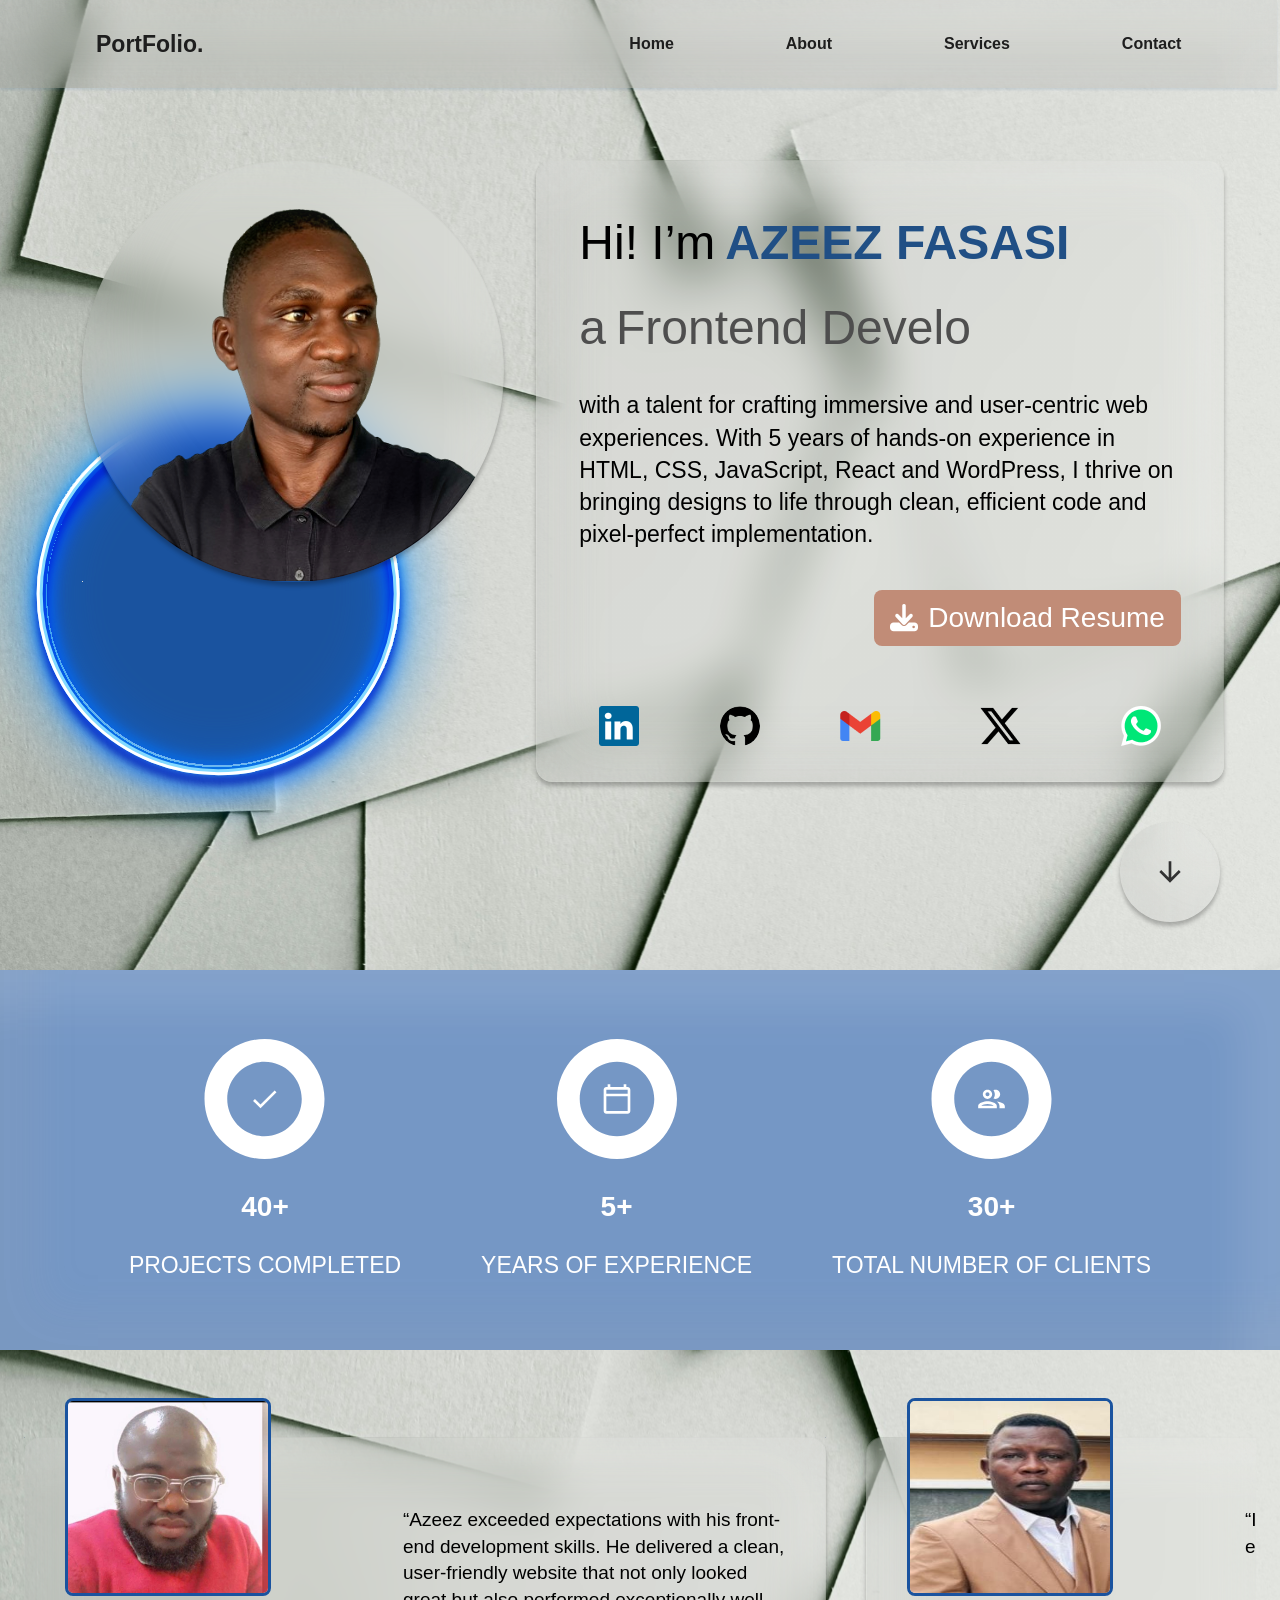
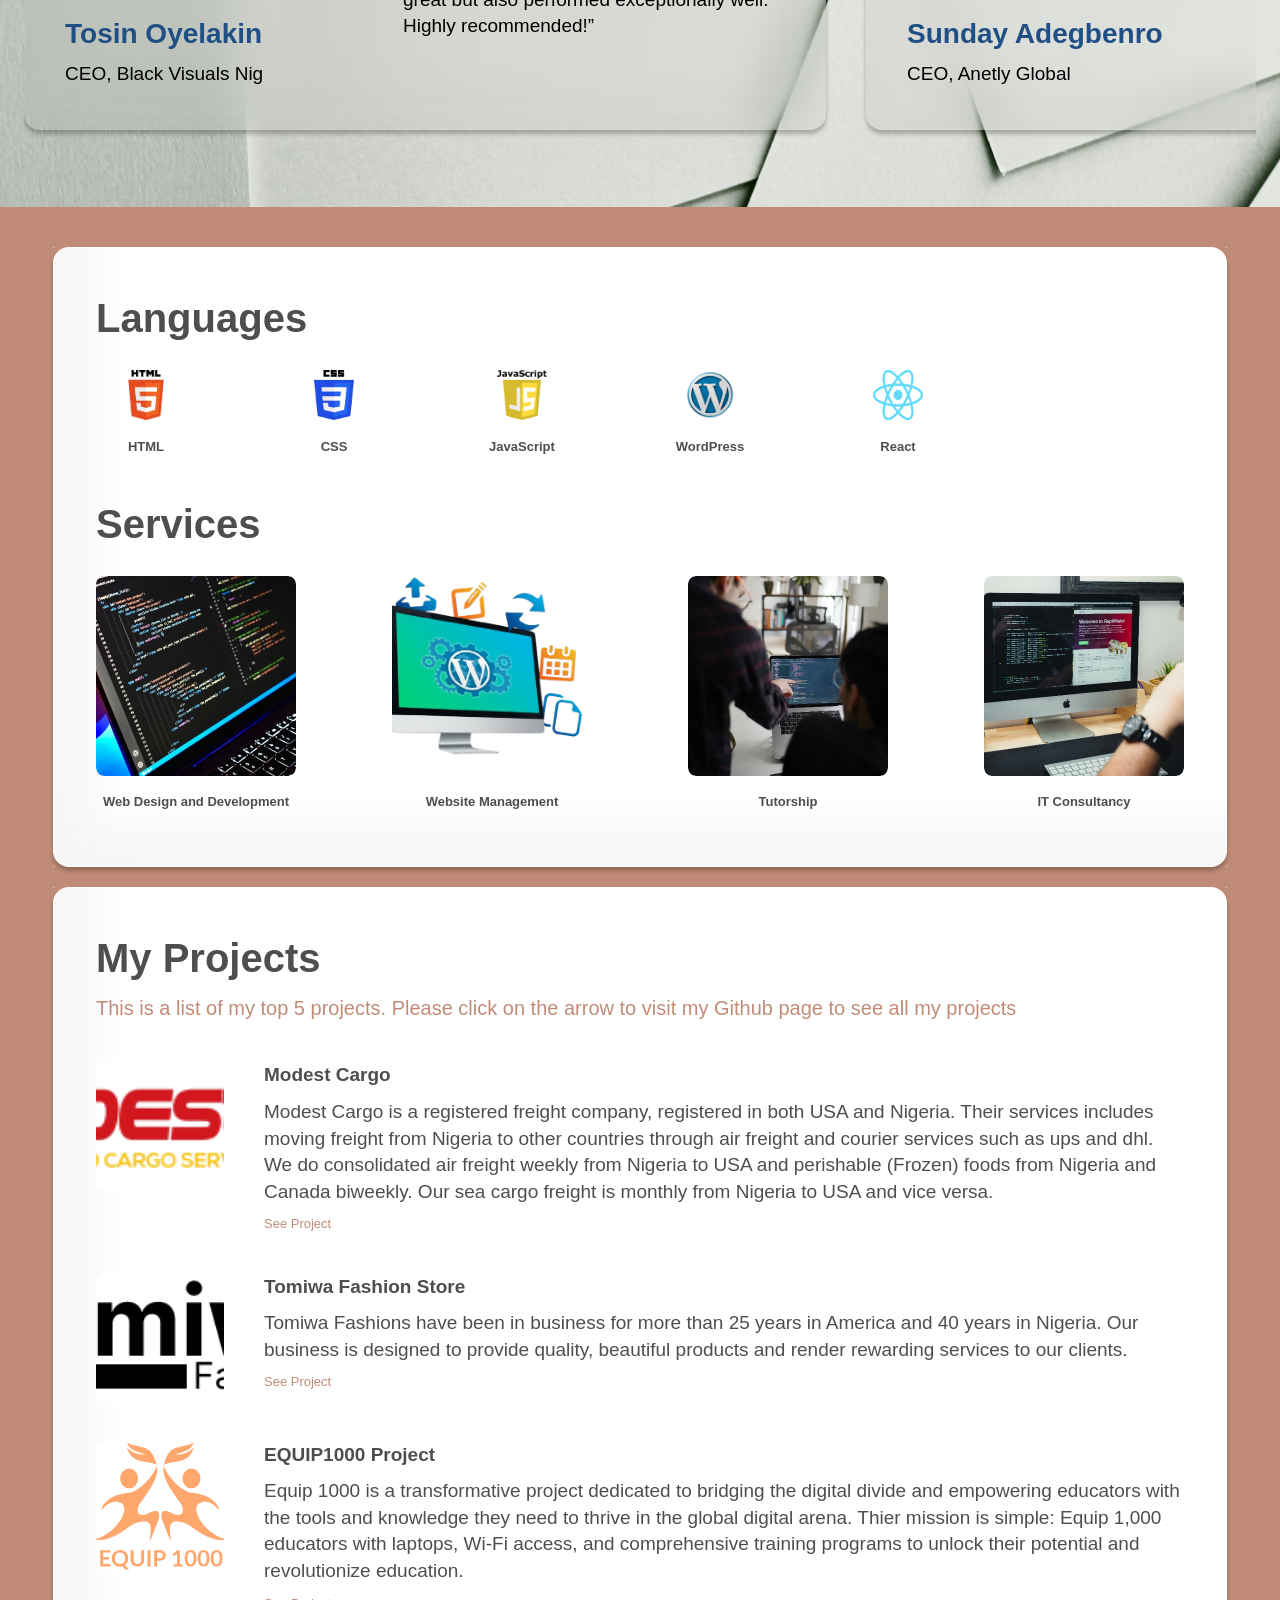
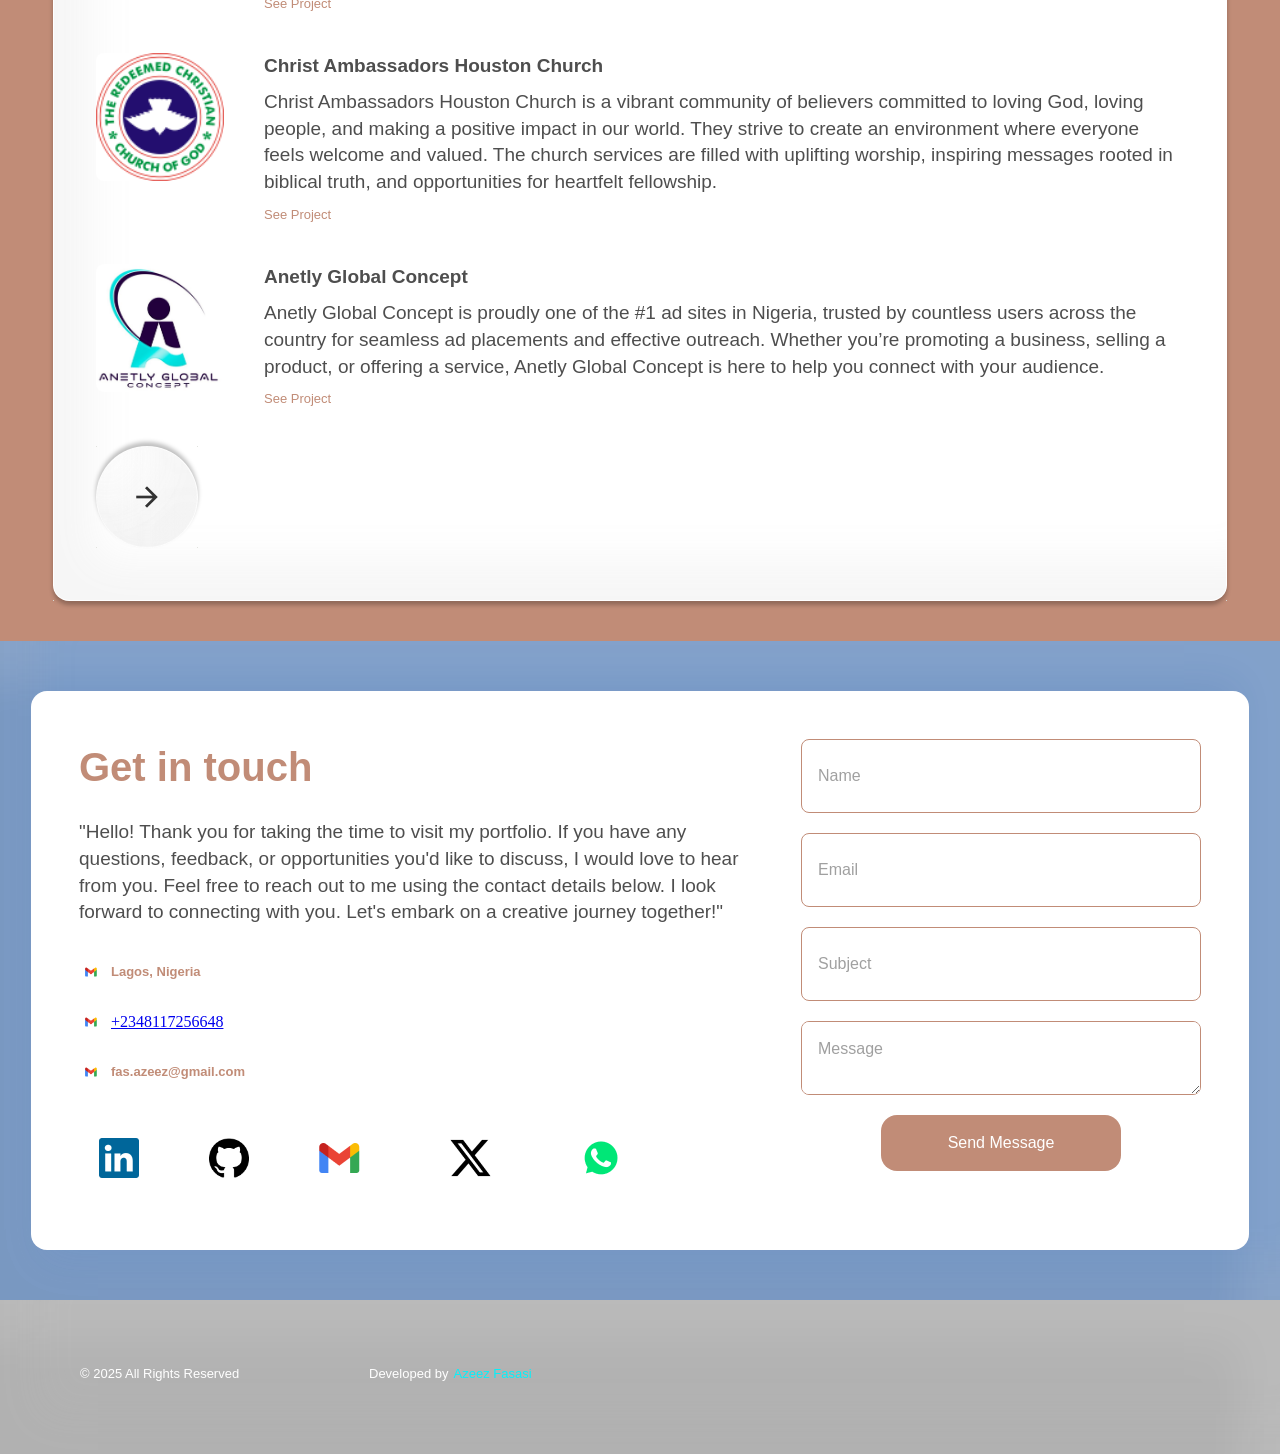
==== commit 223c3dbd: "Updated the copywrite" ====
--- a/index.html
+++ b/index.html
@@ -331,7 +331,7 @@
     <div class="footer-wrapper">
         <div class="footer-legal">
             <div class="copywrite-box">
-              <p class="copy-text">© 2024 All Rights Reserved</p>
+              <p class="copy-text">© 2025 All Rights Reserved</p>
             </div>
           </div>
         <div class="footer-developer">
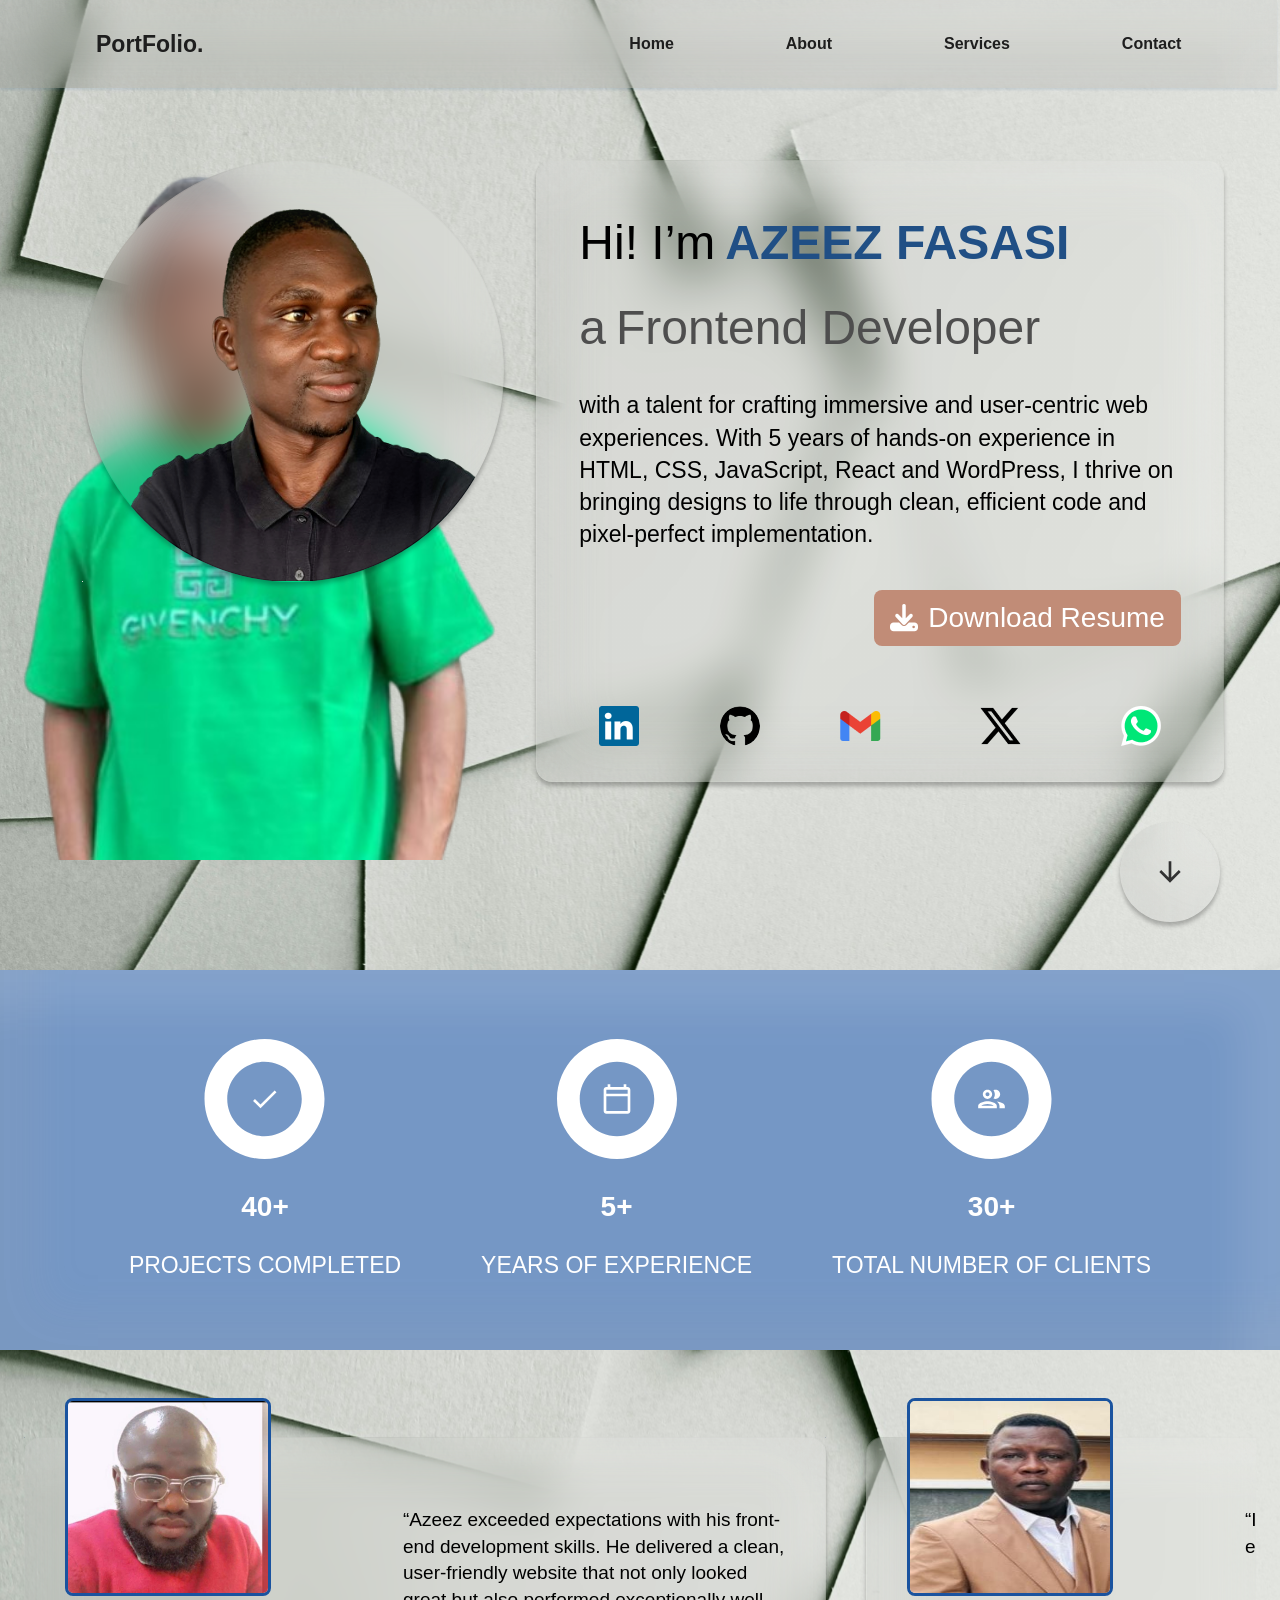
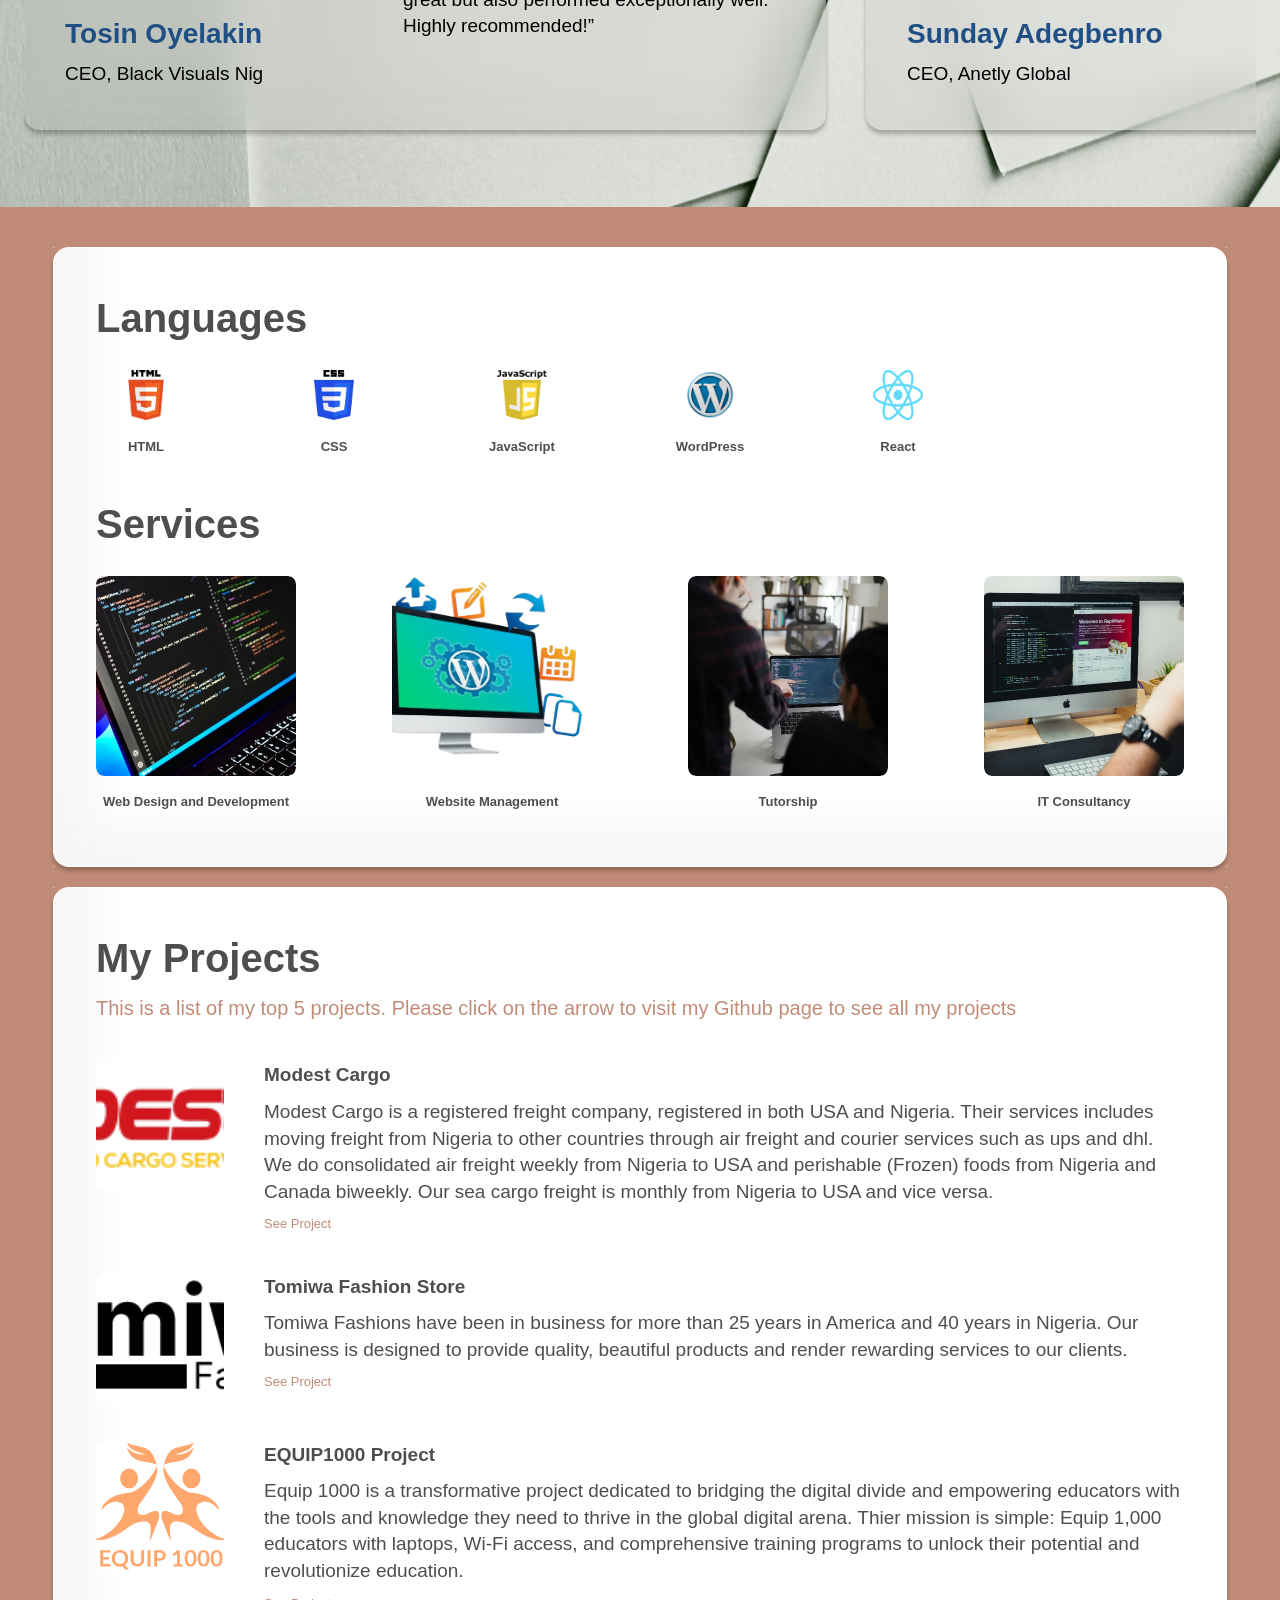
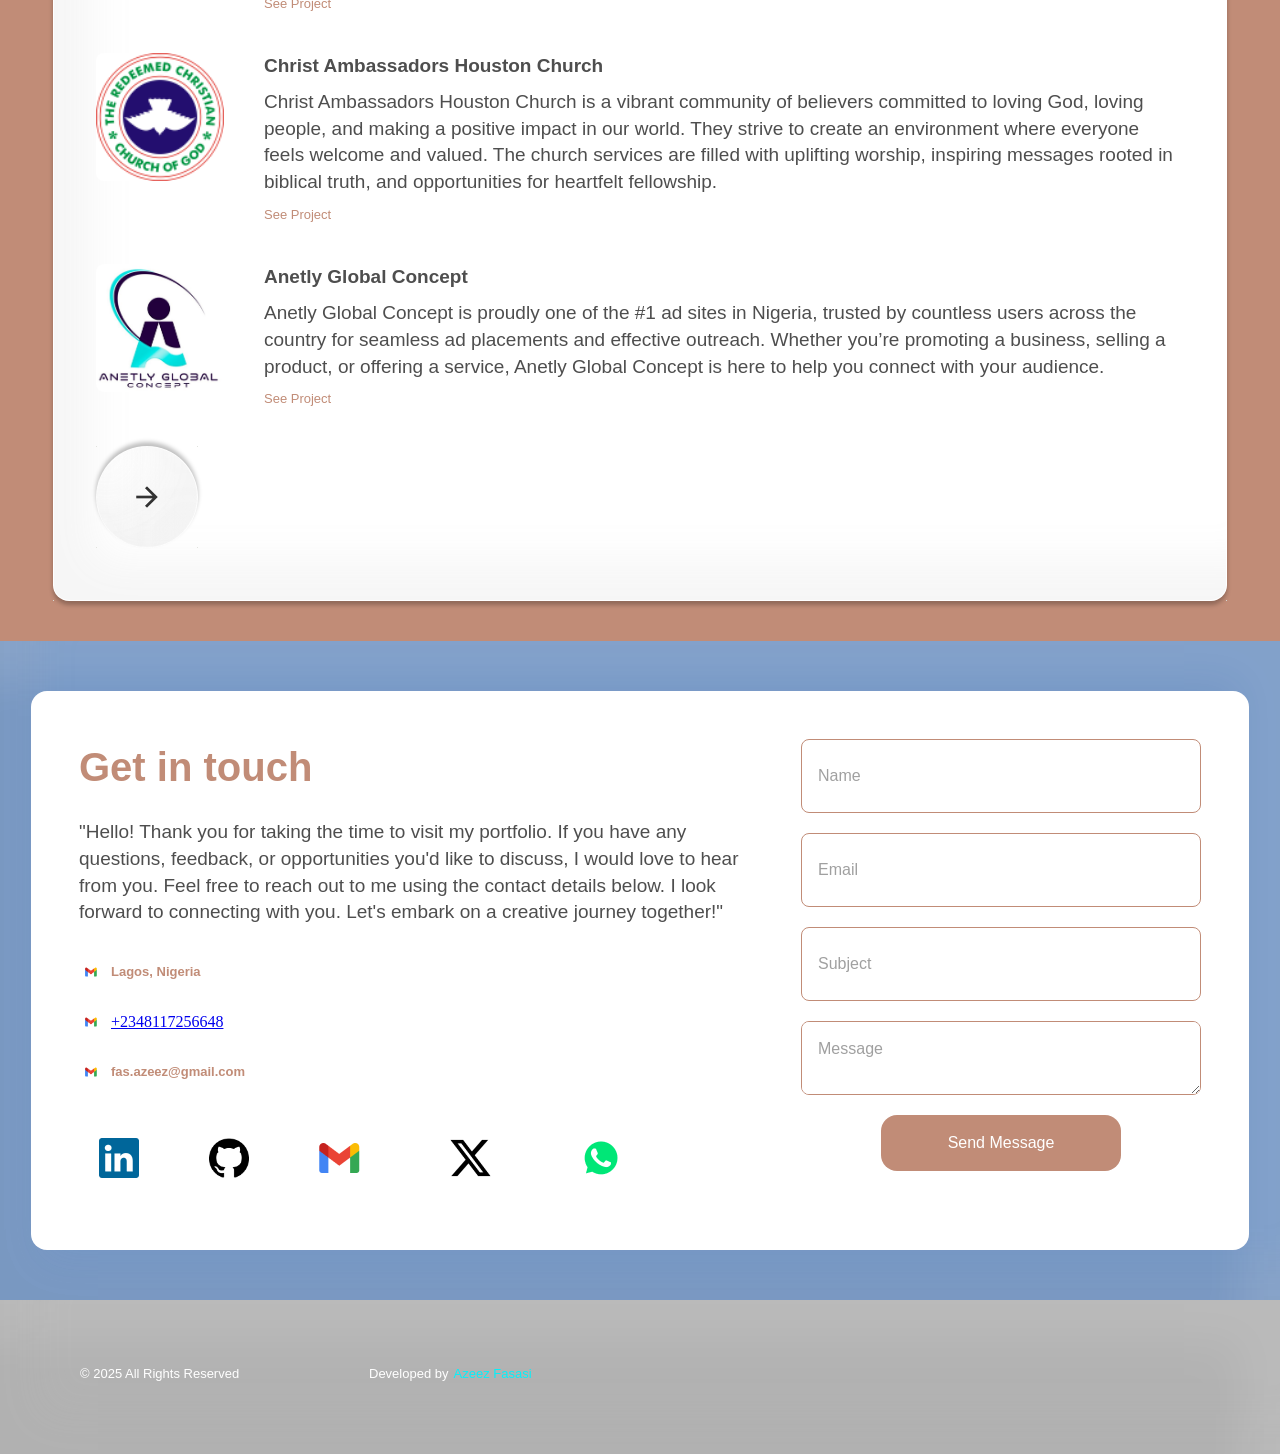
==== commit 8992537b: "updated hero image" ====
--- a/index.html
+++ b/index.html
@@ -54,7 +54,7 @@
     <div class="hero-section">
         <div class="hero-content-wrapper">
             <div class="hero-image-wrapper">
-                <img class="image-glow" src="assets/img/Hero image with glow.svg" alt="Image glo">
+                <img class="image-glow" src="assets/img/hayzed.png" alt="Image glo">
                 <div class="image-cicle" style="background-image: url(assets/img/azeez-02.png)"></div>
             </div>
             <div class="hero-details-wrapper">
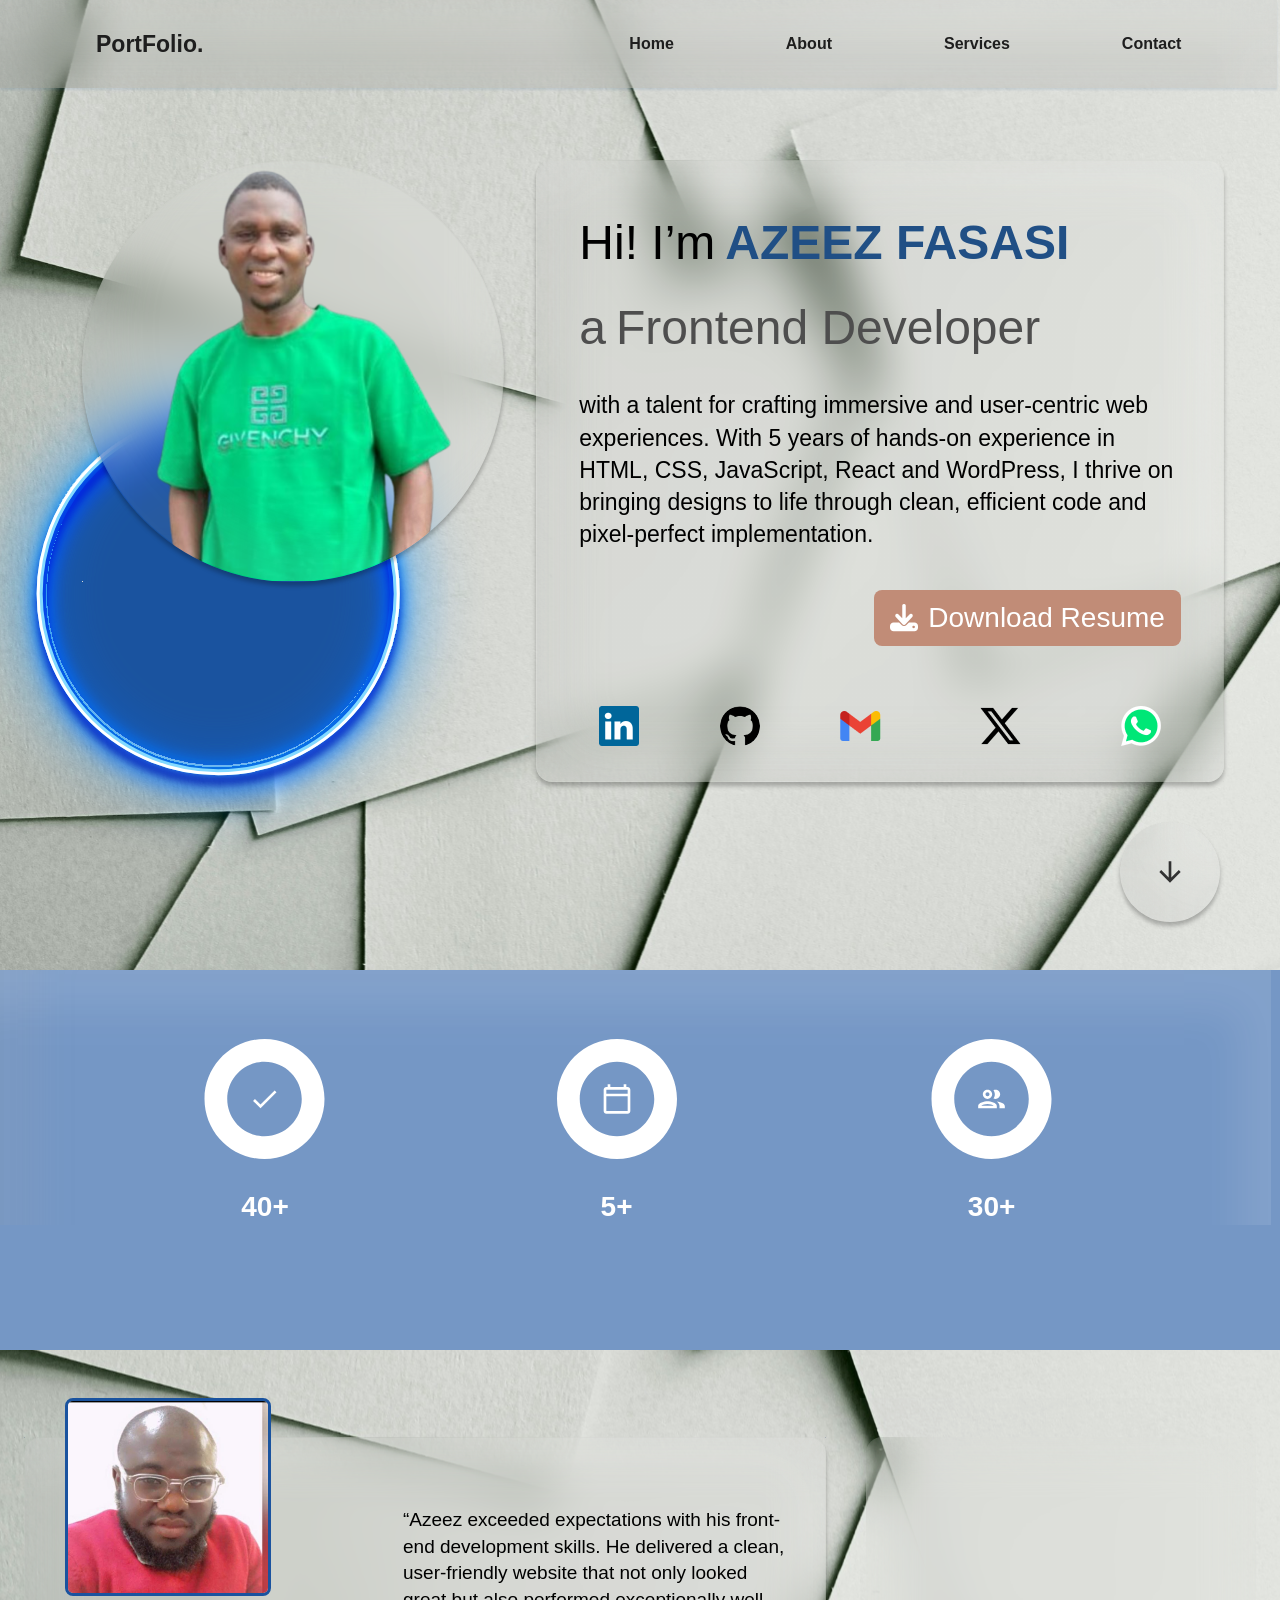
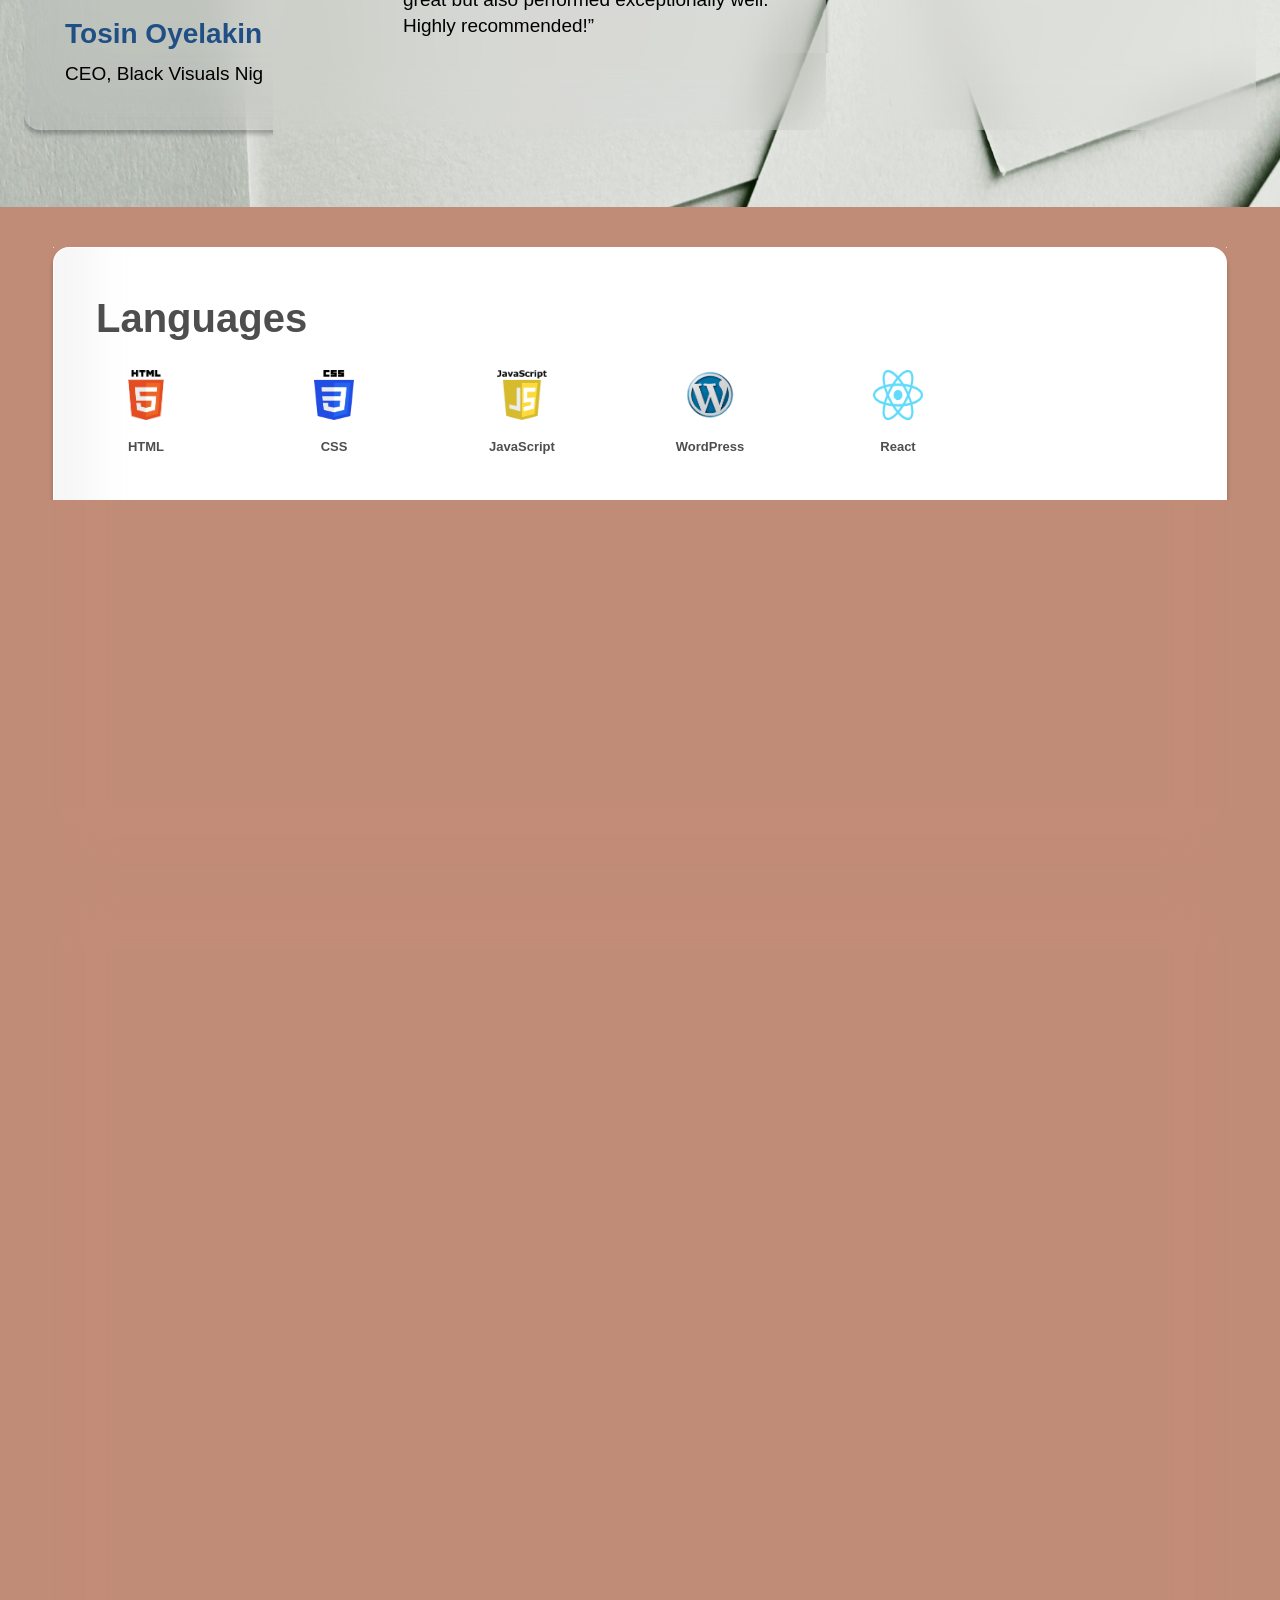
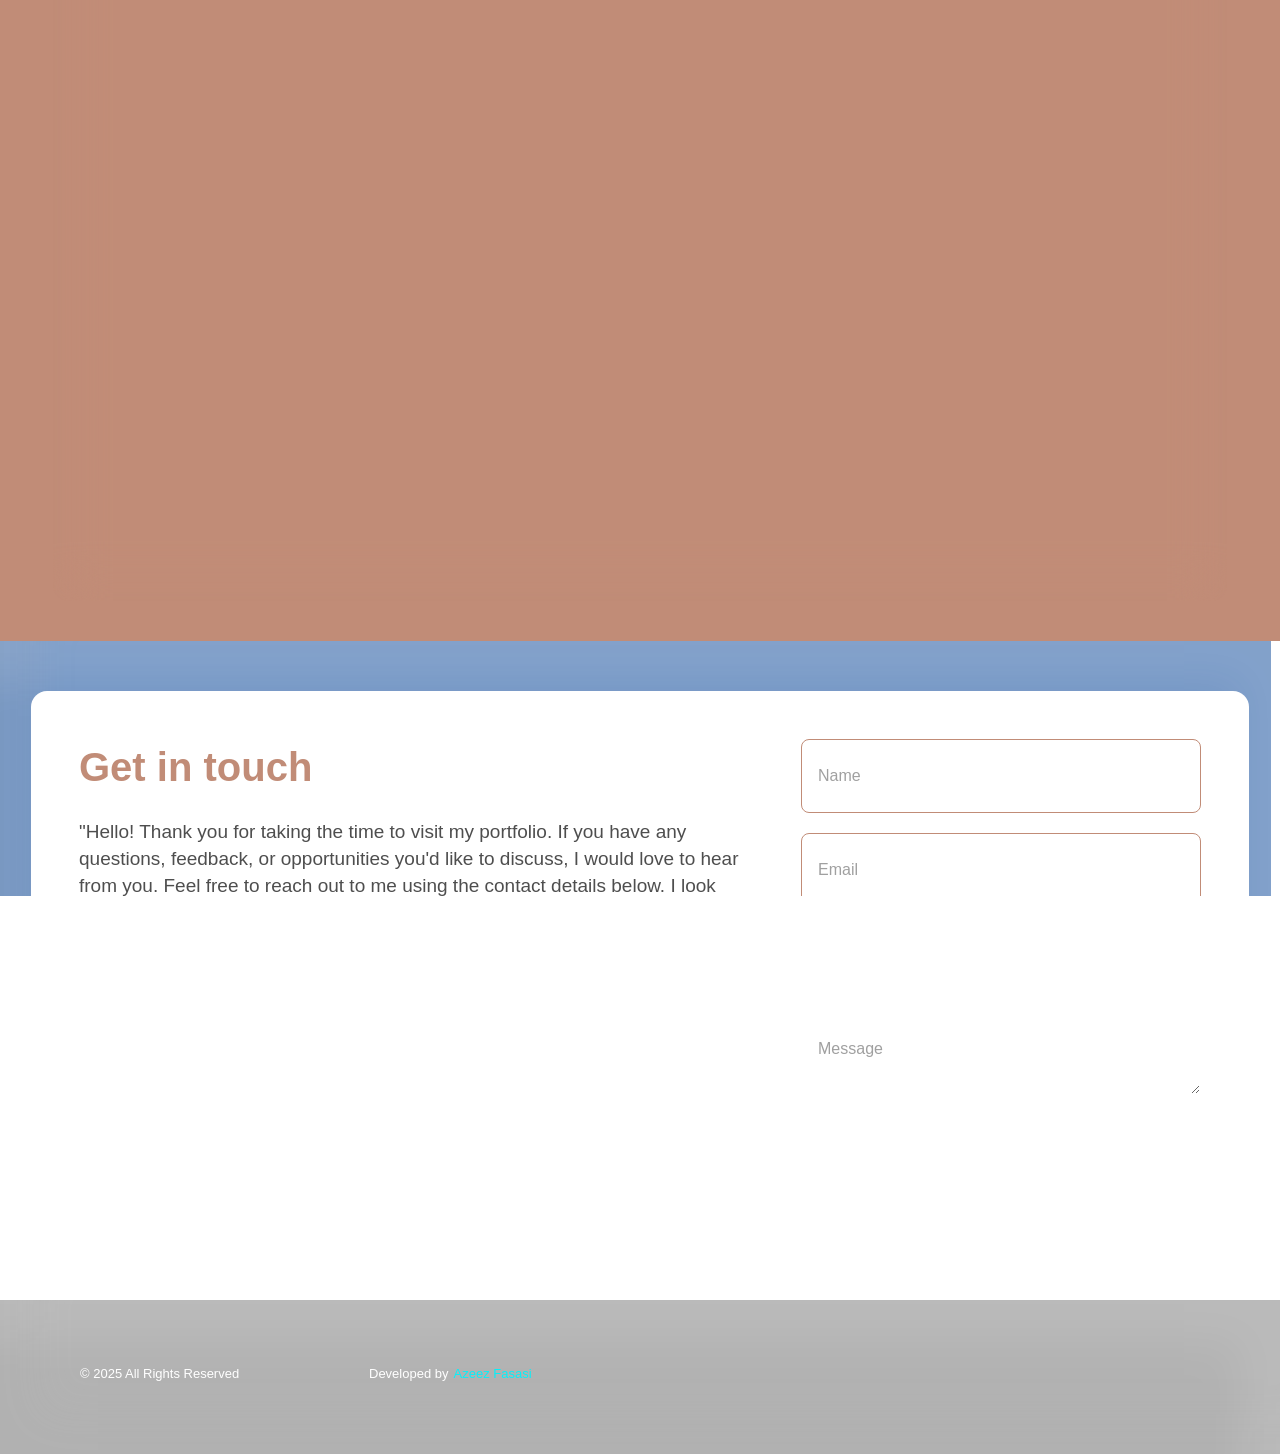
==== commit cc8646ec: "make adjustment to hero" ====
--- a/index.html
+++ b/index.html
@@ -54,8 +54,8 @@
     <div class="hero-section">
         <div class="hero-content-wrapper">
             <div class="hero-image-wrapper">
-                <img class="image-glow" src="assets/img/hayzed.png" alt="Image glo">
-                <div class="image-cicle" style="background-image: url(assets/img/azeez-02.png)"></div>
+                <img class="image-glow" src="assets/img/Hero image with glow.svg" alt="Image glo">
+                <div class="image-cicle" style="background-image: url(assets/img/hayzed.png)"></div>
             </div>
             <div class="hero-details-wrapper">
                 <div class="author-name">
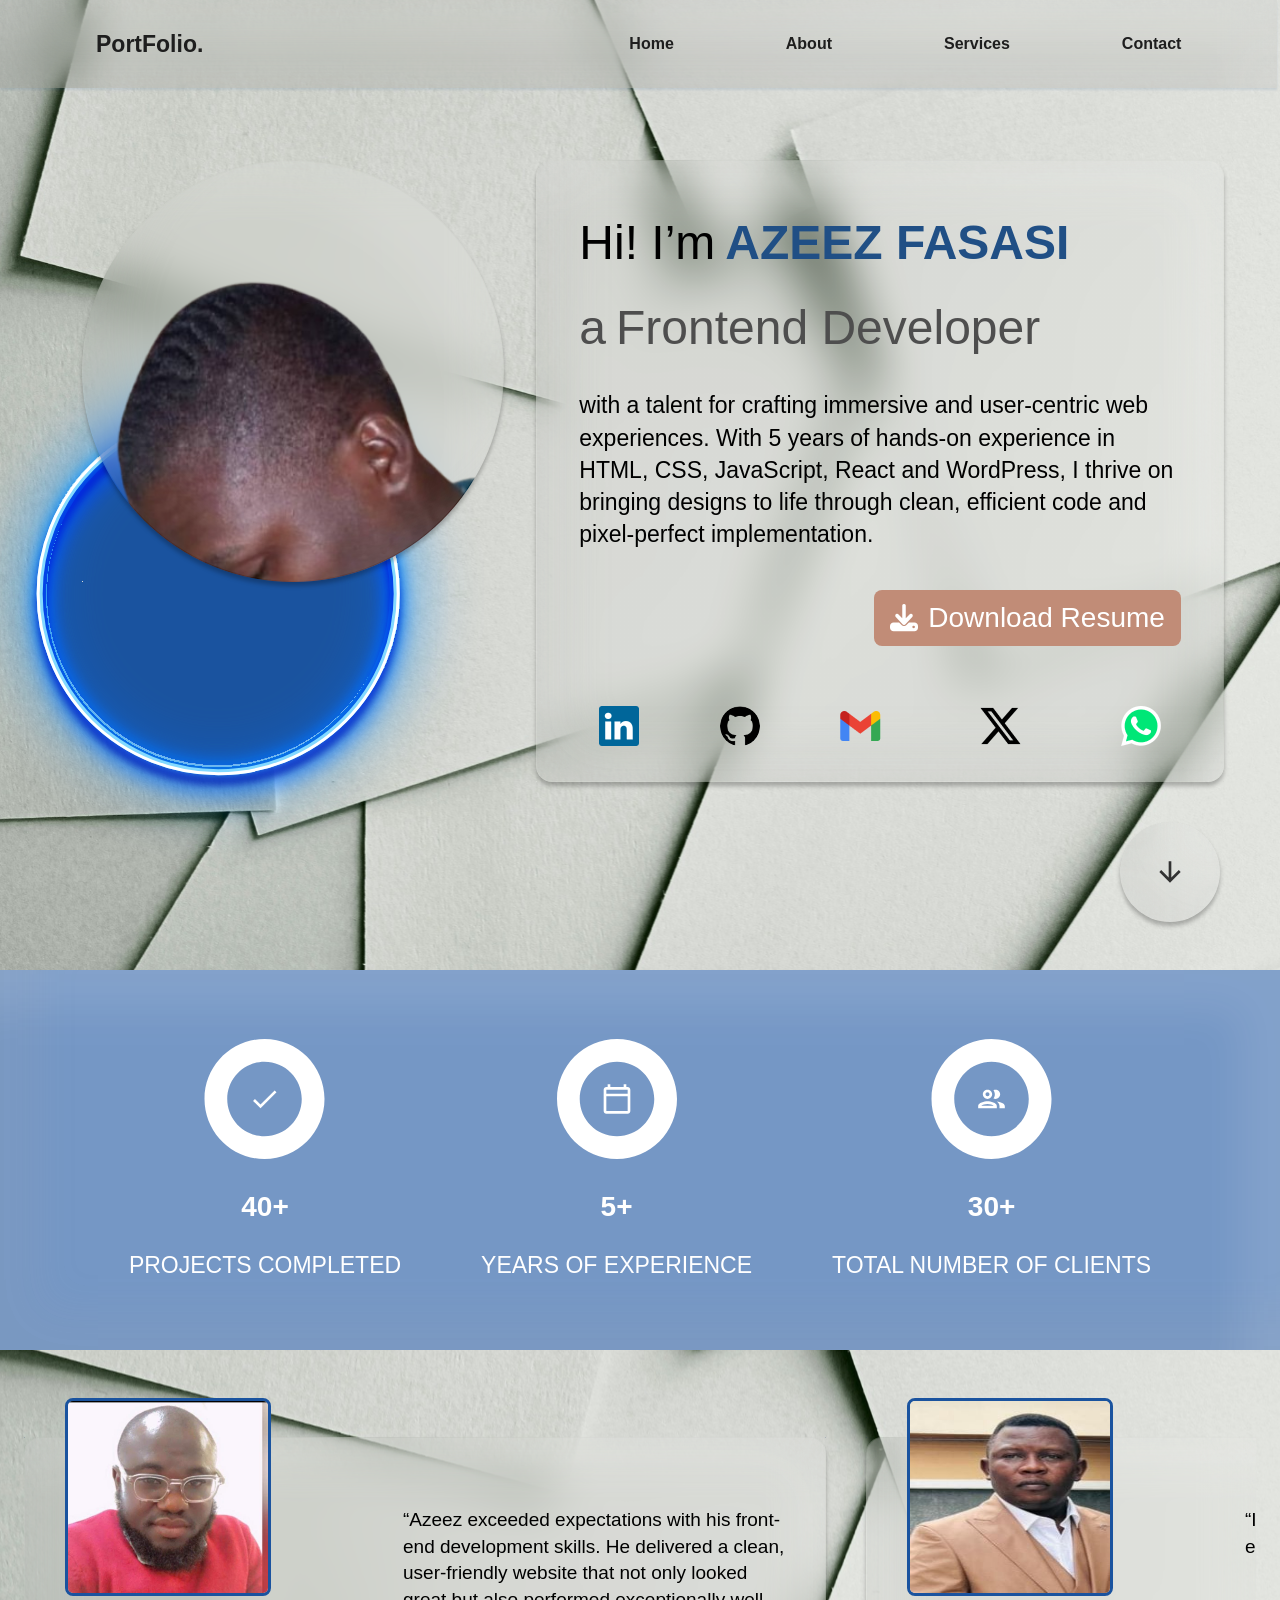
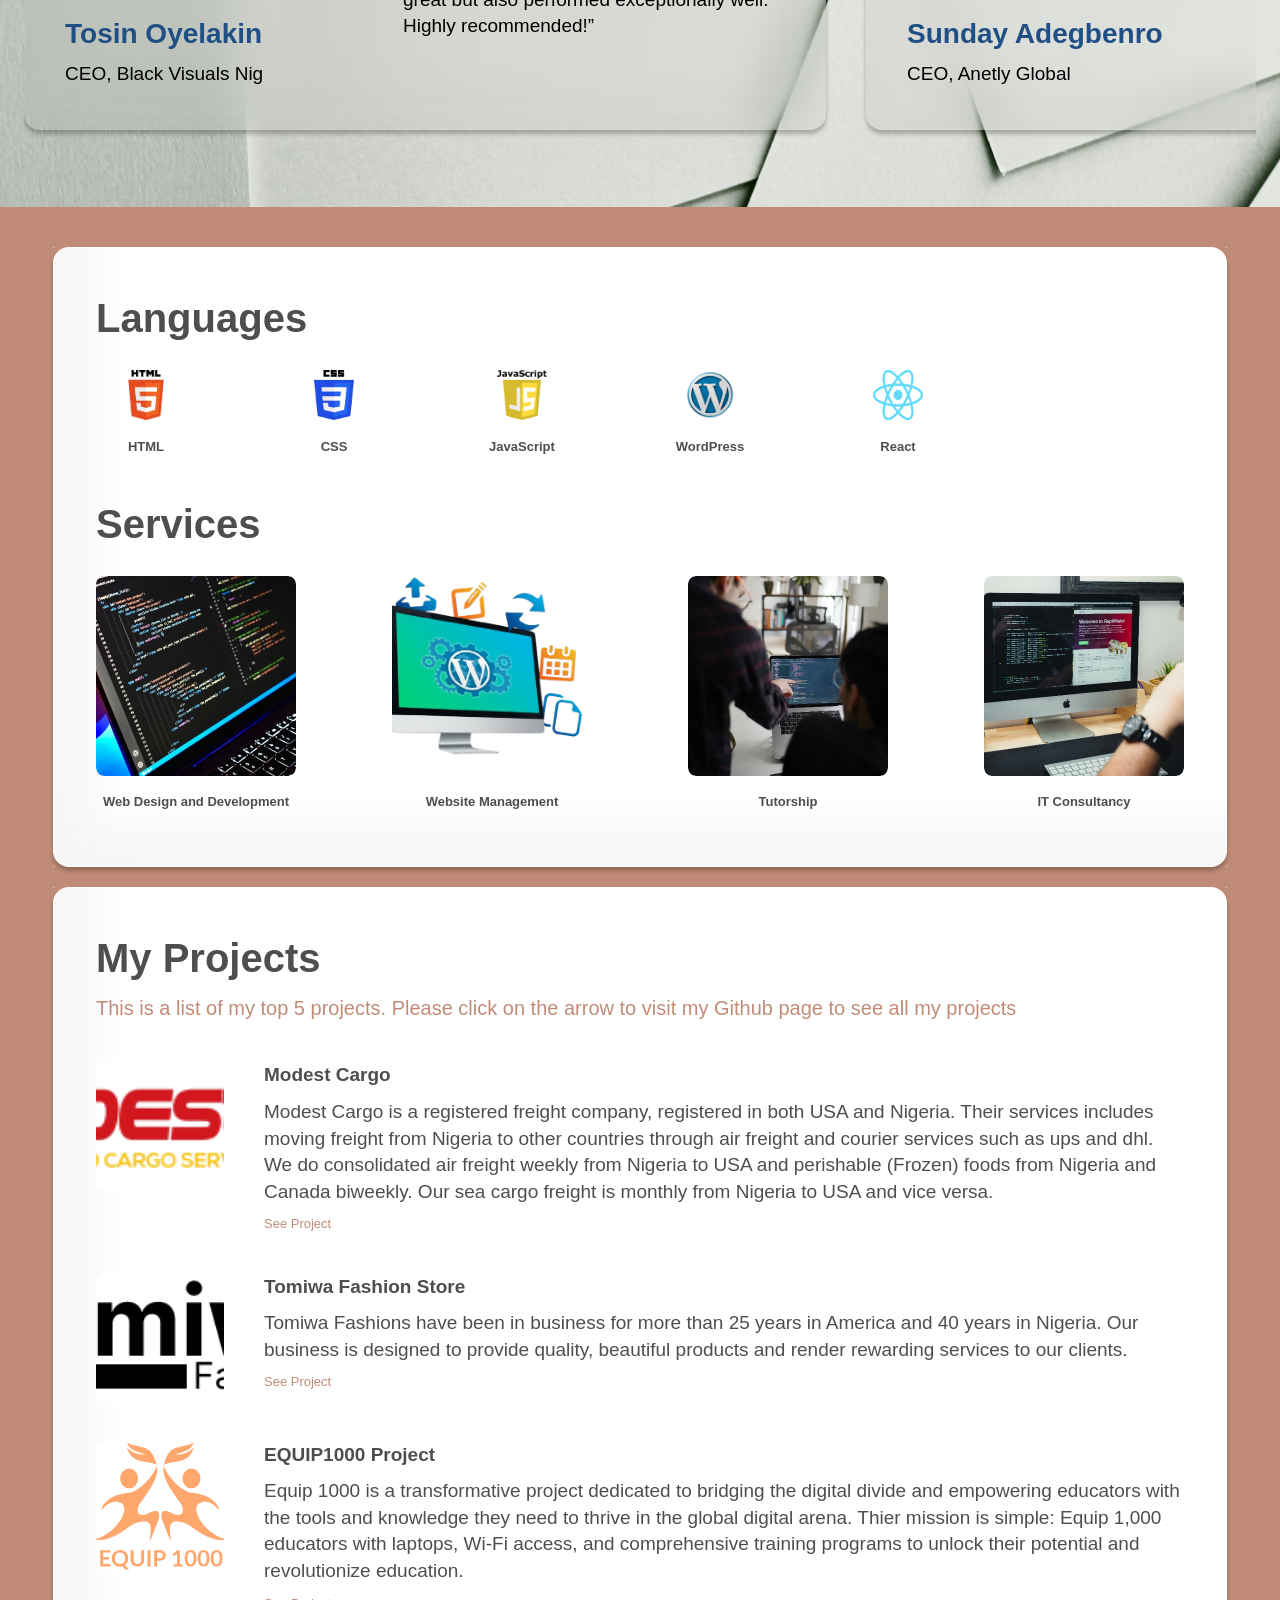
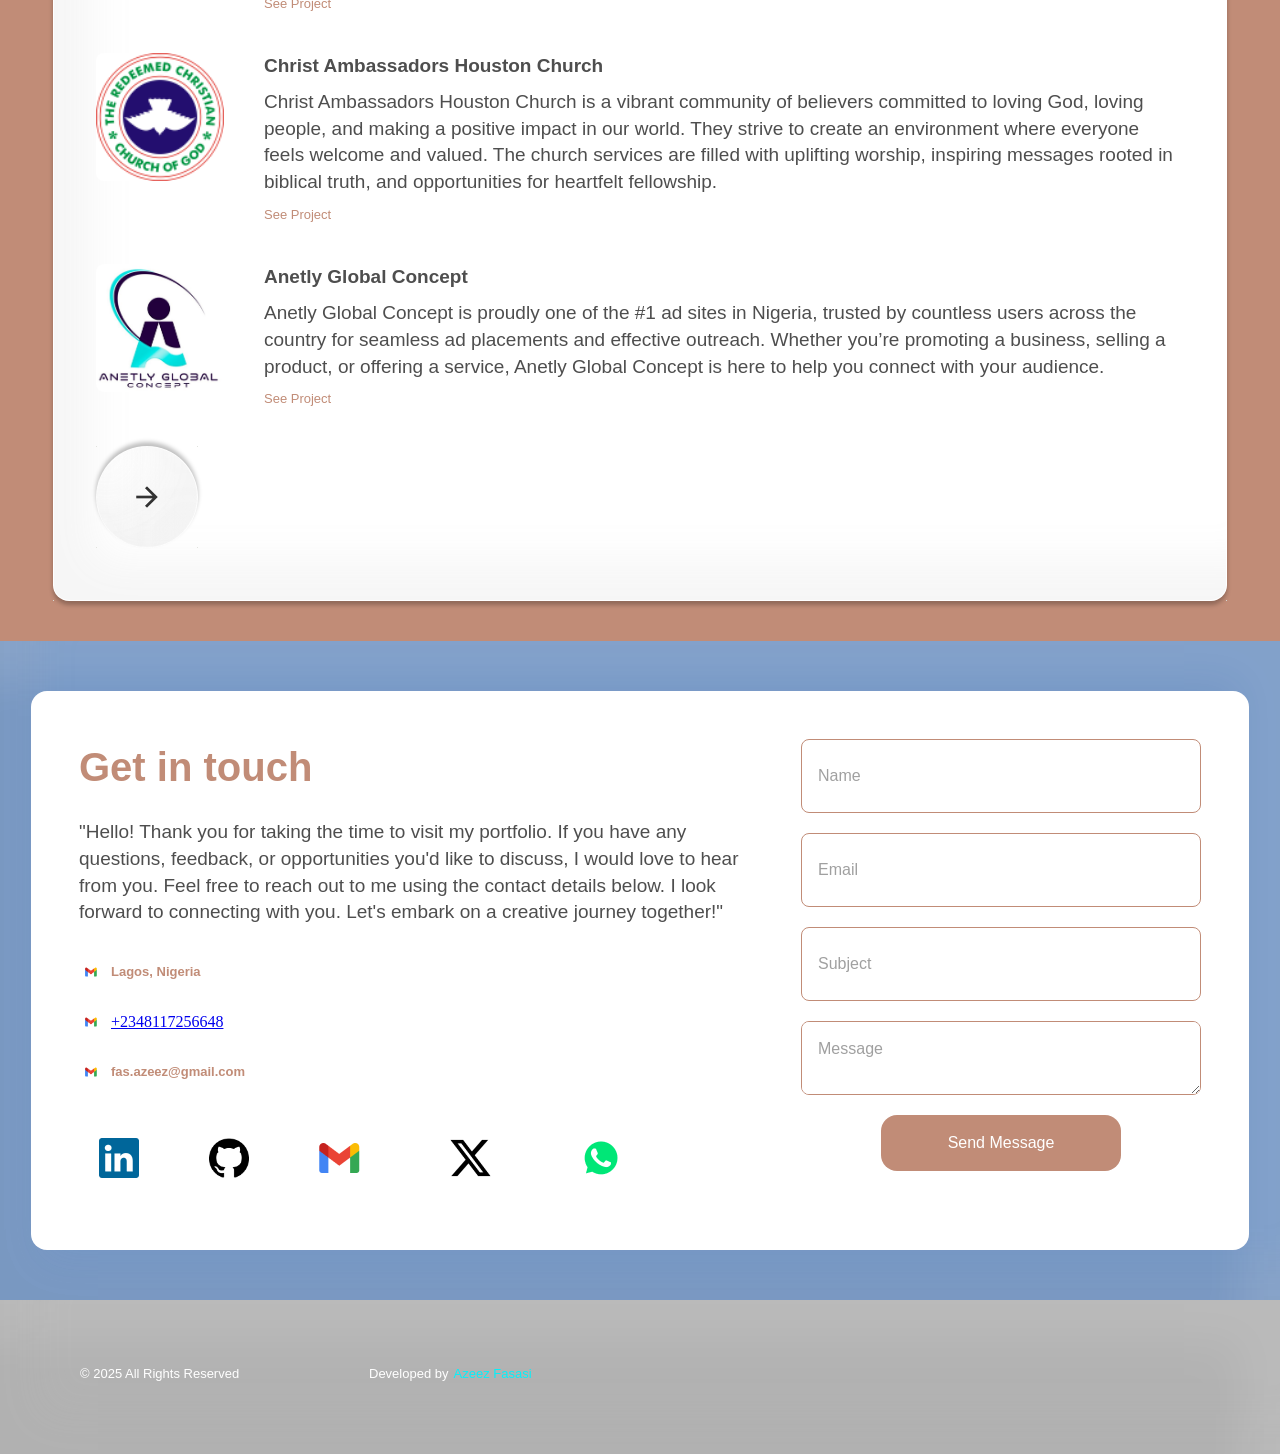
==== commit 22f3e33c: "updated" ====
--- a/index.html
+++ b/index.html
@@ -55,7 +55,7 @@
         <div class="hero-content-wrapper">
             <div class="hero-image-wrapper">
                 <img class="image-glow" src="assets/img/Hero image with glow.svg" alt="Image glo">
-                <div class="image-cicle" style="background-image: url(assets/img/hayzed.png)"></div>
+                <div class="image-cicle" style="background-image: url(assets/img/hayzed2.png)"></div>
             </div>
             <div class="hero-details-wrapper">
                 <div class="author-name">
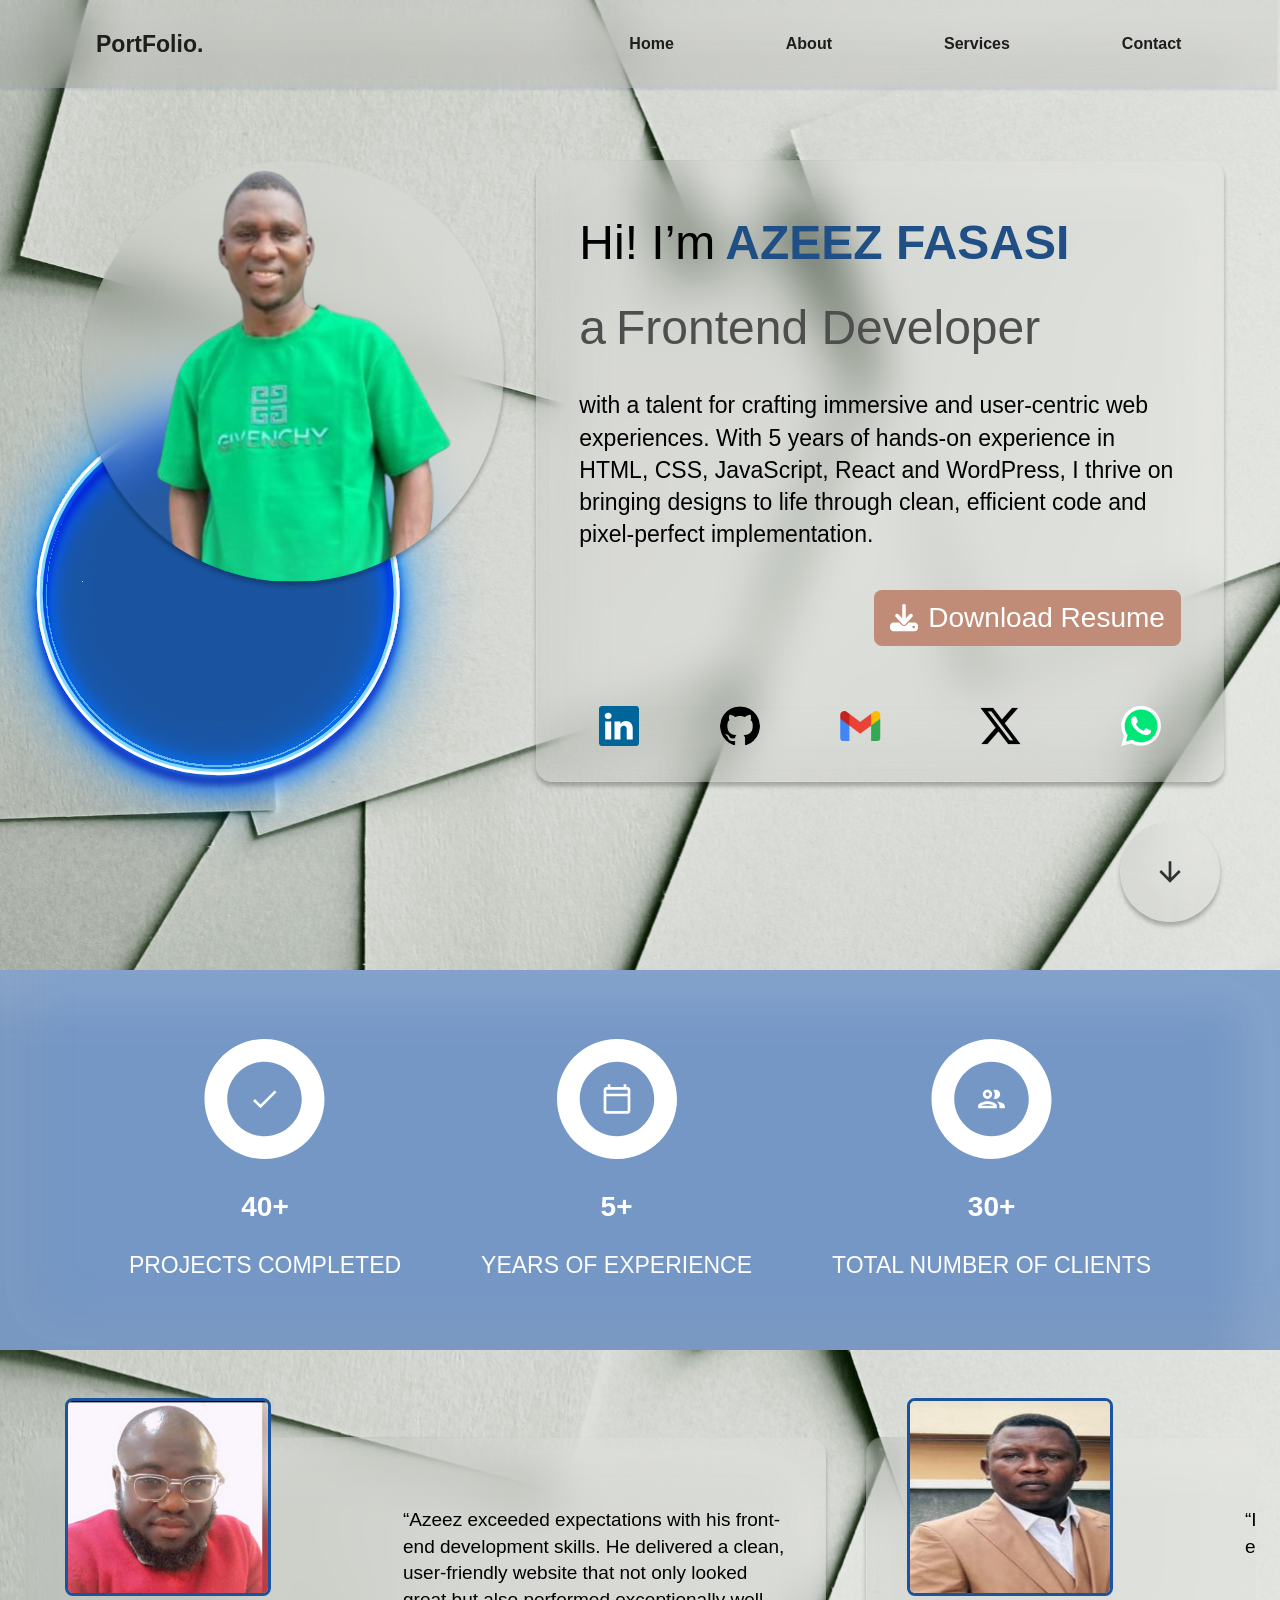
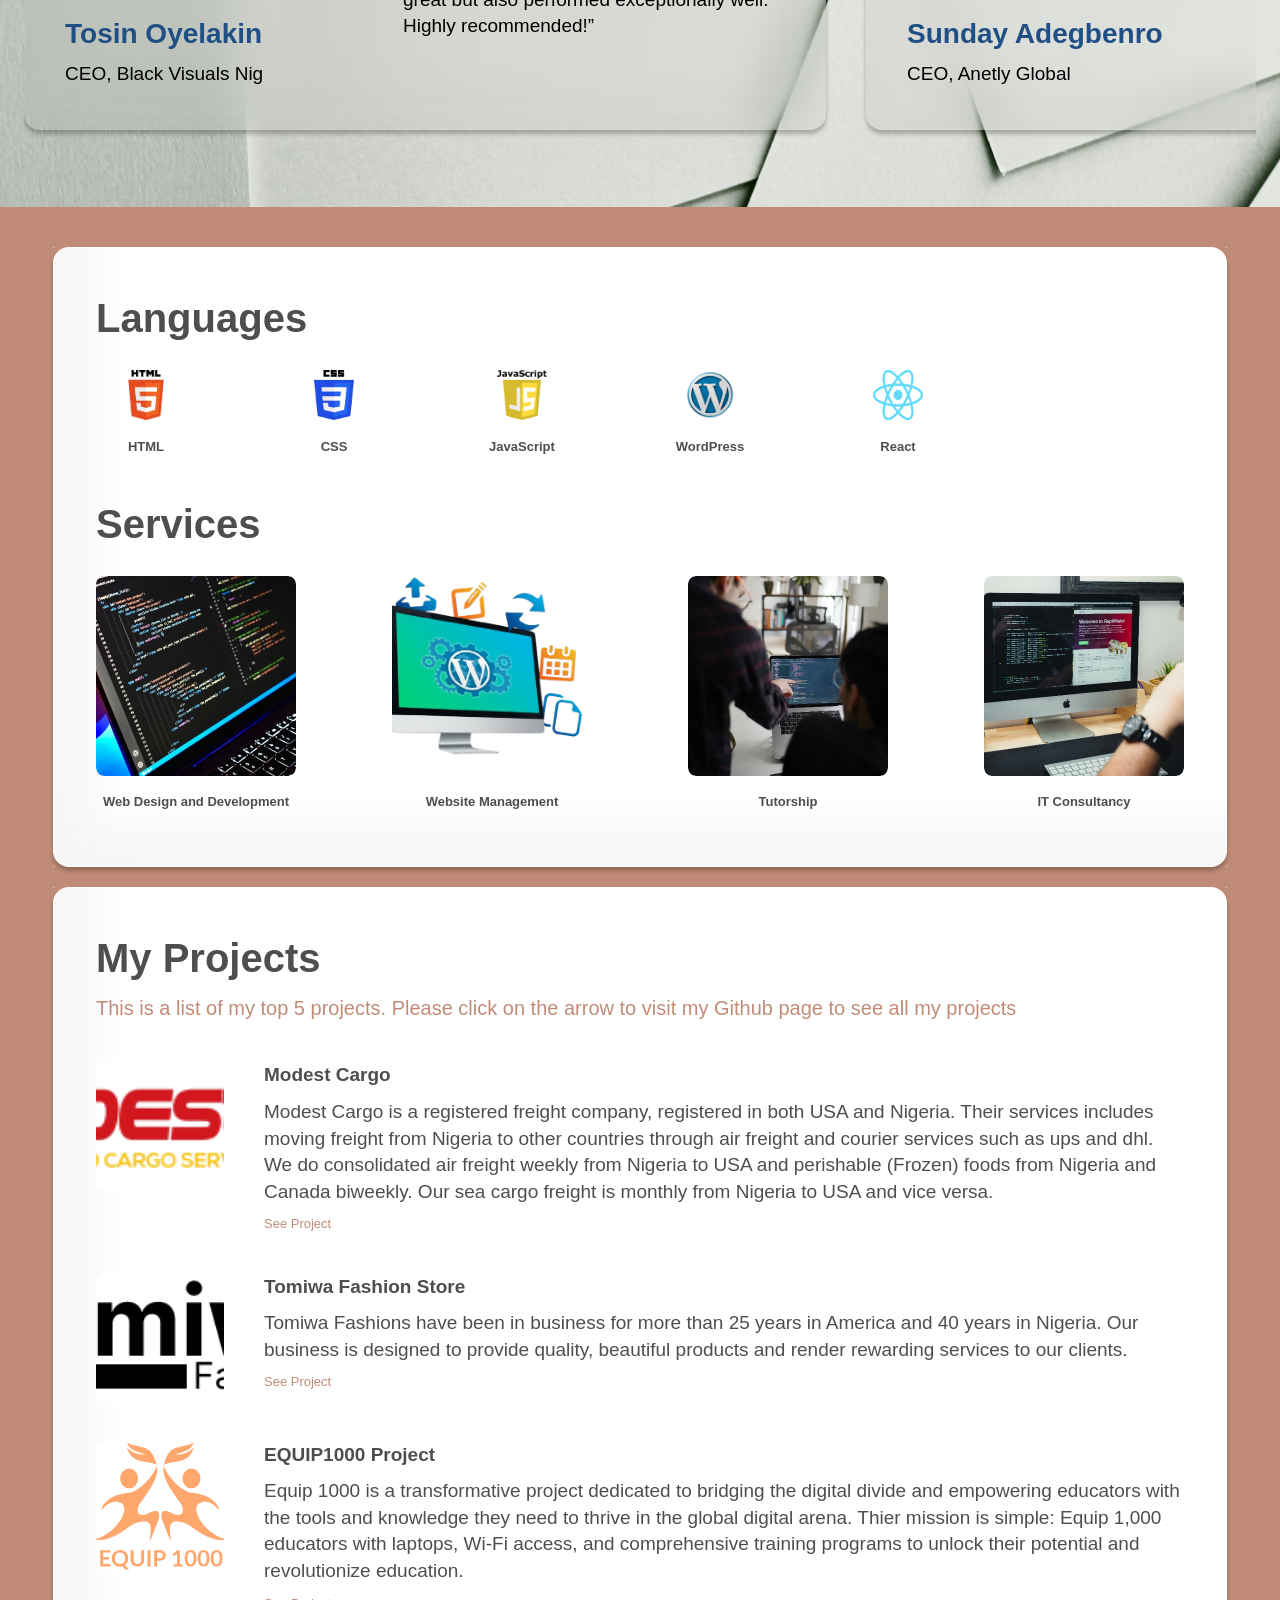
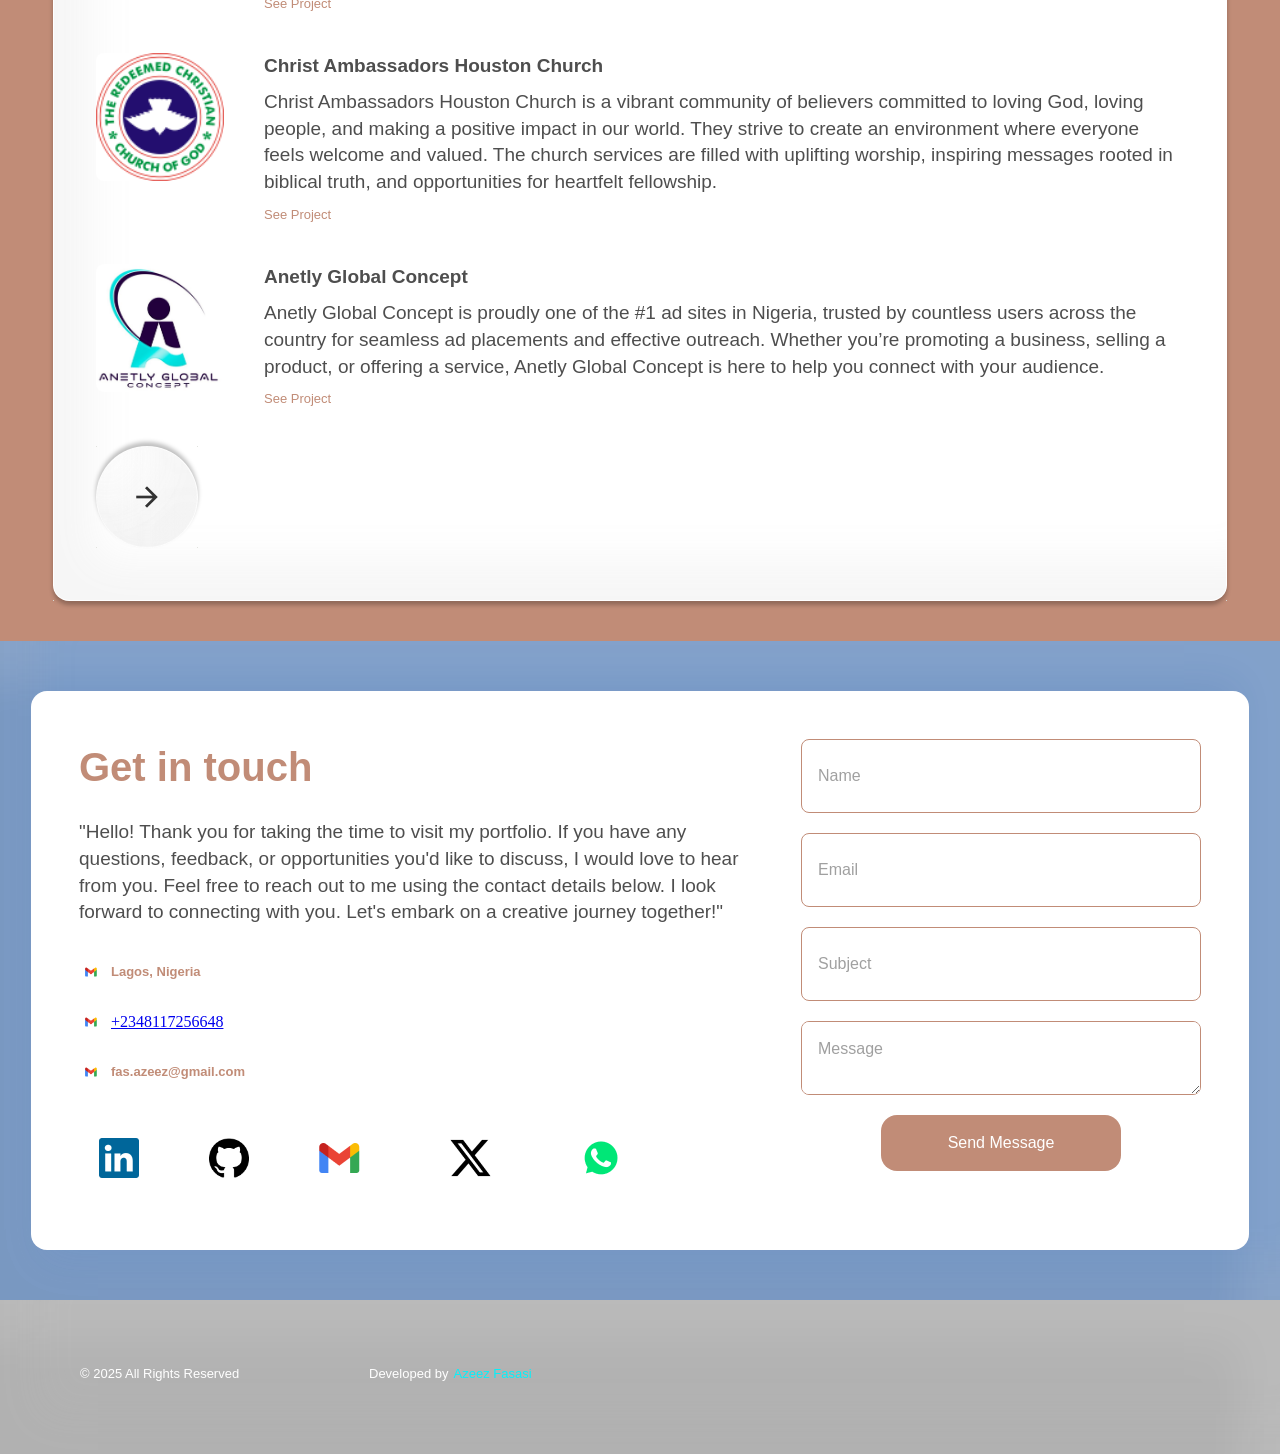
==== commit 295bf9af: "replaced hero image" ====
--- a/index.html
+++ b/index.html
@@ -55,7 +55,7 @@
         <div class="hero-content-wrapper">
             <div class="hero-image-wrapper">
                 <img class="image-glow" src="assets/img/Hero image with glow.svg" alt="Image glo">
-                <div class="image-cicle" style="background-image: url(assets/img/hayzed2.png)"></div>
+                <div class="image-cicle" style="background-image: url(assets/img/hayzed.png)"></div>
             </div>
             <div class="hero-details-wrapper">
                 <div class="author-name">
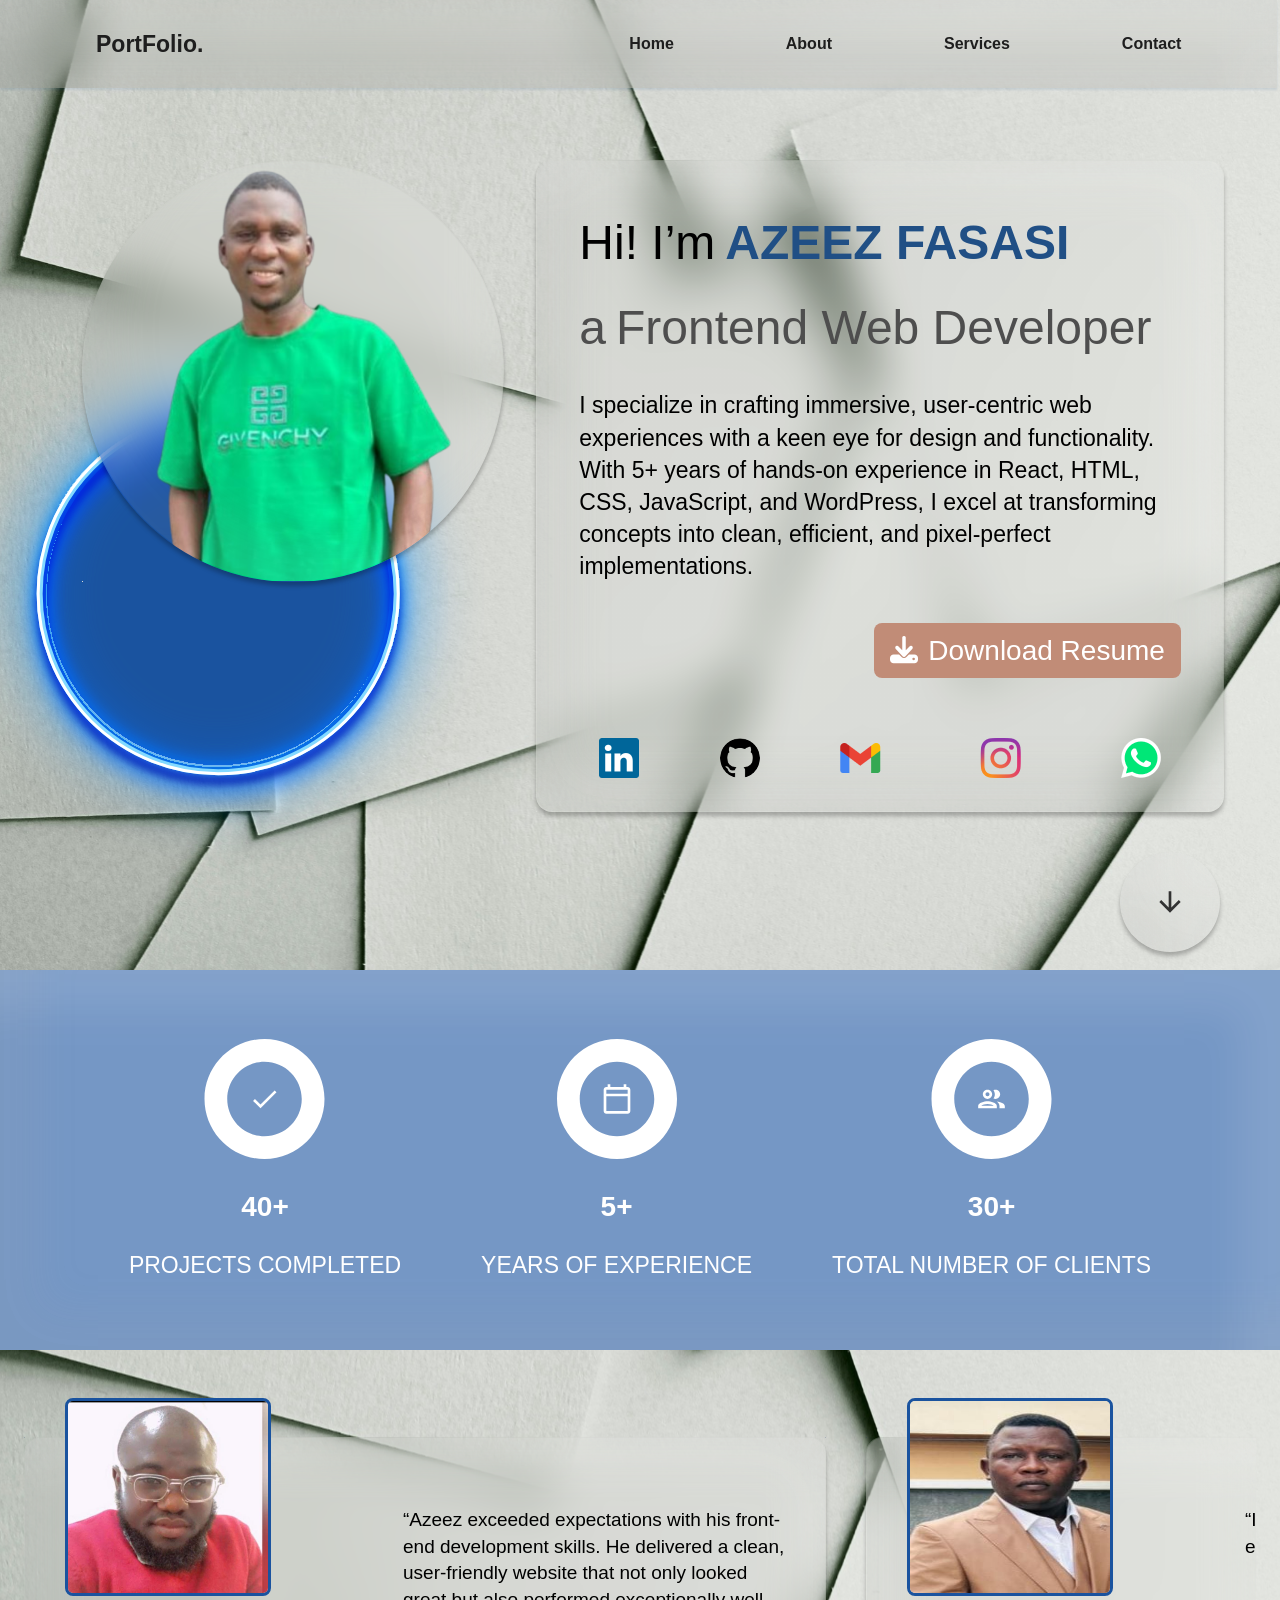
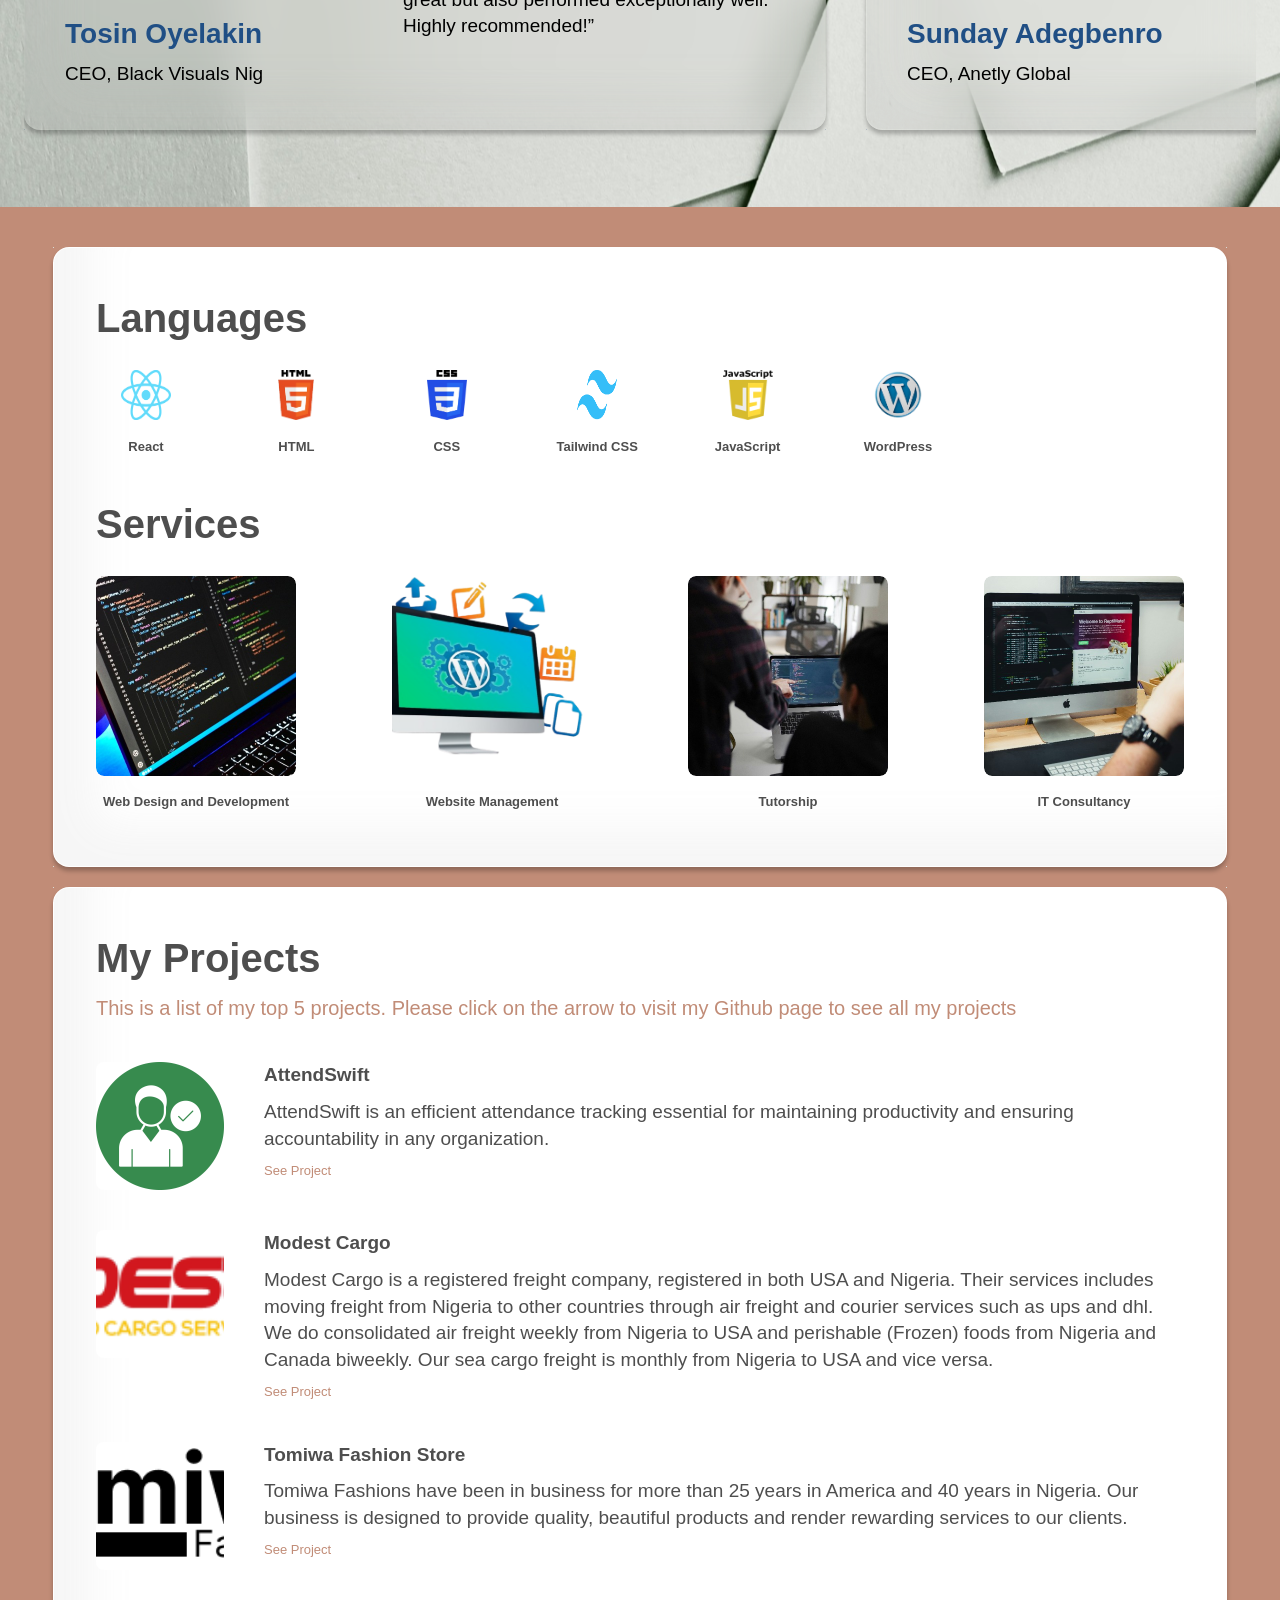
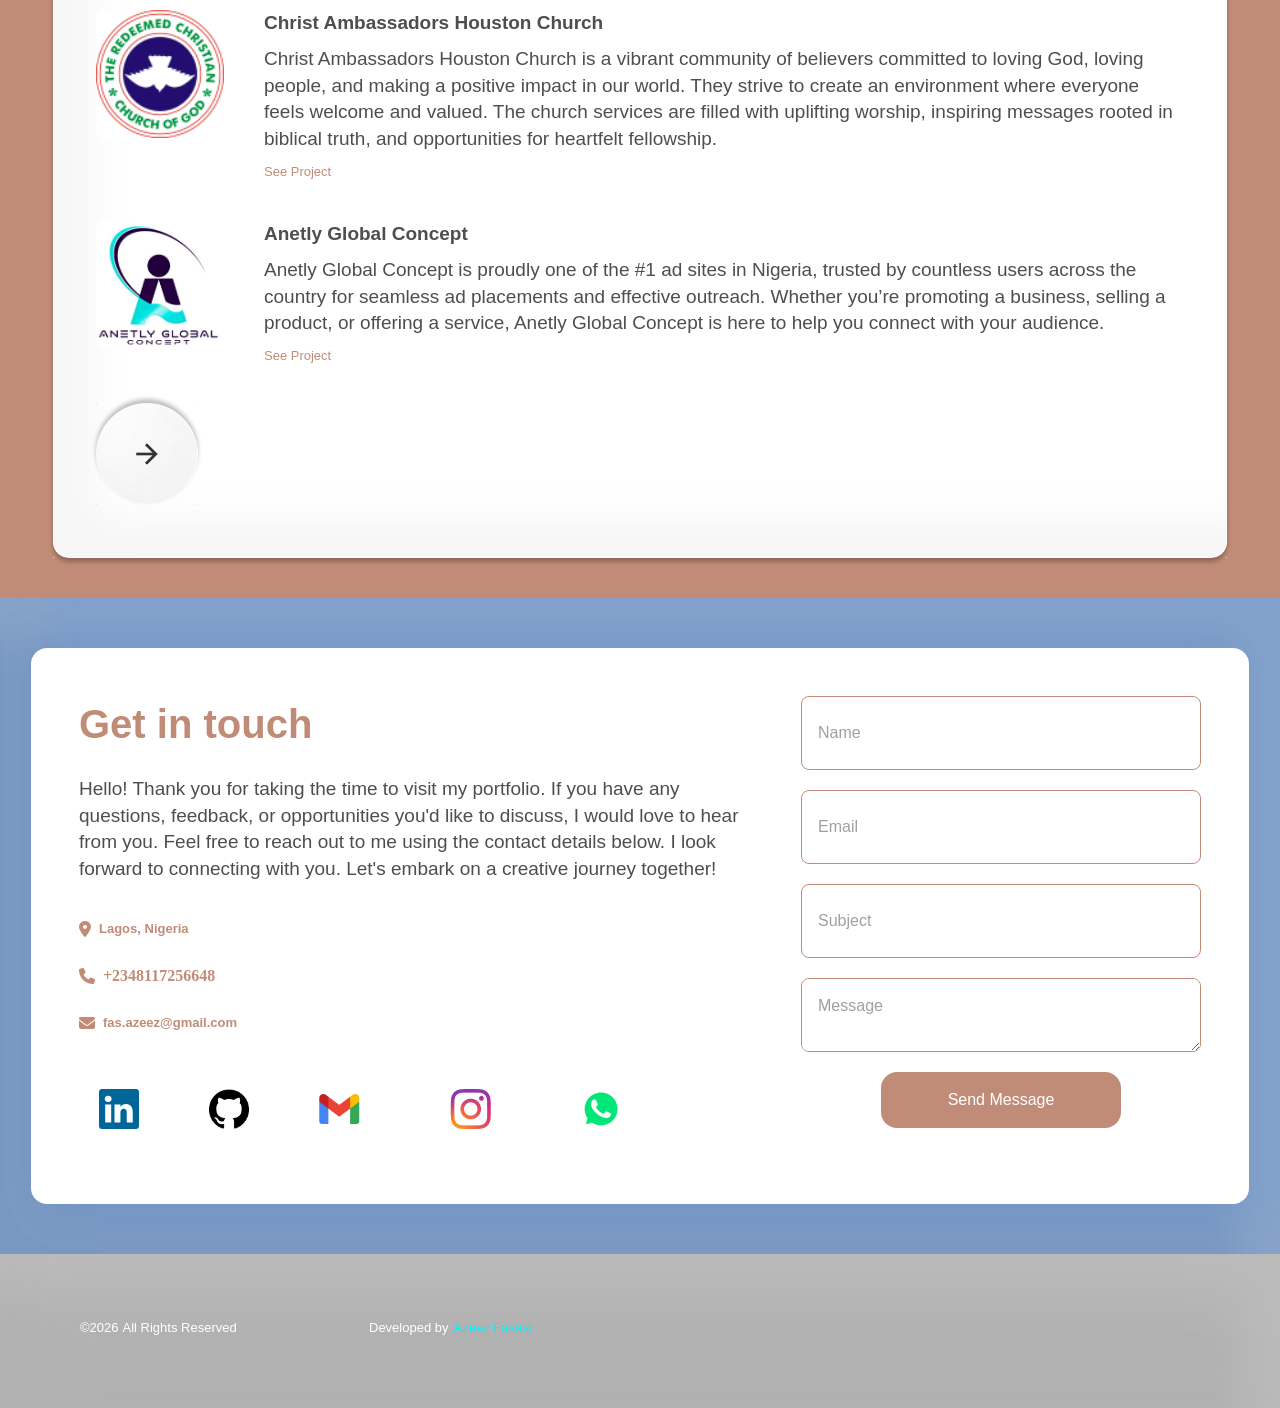
==== commit 22d388c7: "updated info" ====
--- a/index.html
+++ b/index.html
@@ -57,7 +57,7 @@
                 <img class="image-glow" src="assets/img/Hero image with glow.svg" alt="Image glo">
                 <div class="image-cicle" style="background-image: url(assets/img/hayzed.png)"></div>
             </div>
-            <div class="hero-details-wrapper">
+            <div class="hero-details-wrapper" style="padding-bottom: 30px;">
                 <div class="author-name">
                     <p class="intro">Hi! I’m</p>
                     <p class="name">AZEEZ FASASI</p>
@@ -68,7 +68,7 @@
                     </div>
                 </div>
                 <div class="hero-text-description">
-                    with a talent for crafting immersive and user-centric web experiences. With 5 years of hands-on experience in HTML, CSS, JavaScript, React and WordPress, I thrive on bringing designs to life through clean, efficient code and pixel-perfect implementation.
+                    I specialize in crafting immersive, user-centric web experiences with a keen eye for design and functionality. With 5+ years of hands-on experience in React, HTML, CSS, JavaScript, and WordPress, I excel at transforming concepts into clean, efficient, and pixel-perfect implementations.
                 </div>
                 <div class="download-wrapper">
                     <div class="download-box">
@@ -79,8 +79,7 @@
                     <a href="https://www.linkedin.com/in/azeez-fasasi-616106144/"><img src="assets/img/linkedin.png" alt="linkedin"></a>
                     <a href="https://github.com/Azeezfasasi?tab=repositories"><img class="github" src="assets/img/Github-removebg-preview.png" alt=""></a>
                     <a href="mailto:fas.azeez@gmail.com"><img src="assets/img/gmail.png" alt=""></a>
-                    <a href=""><img src="assets/img/x.png" alt=""></a>
-                    <!-- <a href=""><img src="assets/img/instagram.png" alt=""></a> -->
+                    <a href="https://www.instagram.com/hayzed_babatunde/"><img src="assets/img/instagram.png" alt=""></a>
                     <a href="https://wa.me/2348117256648"><img src="assets/img/whatsapp.png" alt=""></a>
                 </div>
             </div>
@@ -158,6 +157,12 @@
                 <div class="language-frame">
                     <div class="language-box">
                         <div class="language-logo">
+                            <img style="width: 50px; height: 50px;" src="assets/img/react.png" alt="language logo">
+                        </div>
+                        <div class="language">React</div>
+                    </div>
+                    <div class="language-box">
+                        <div class="language-logo">
                             <img style="width: 50px; height: 50px;" src="assets/img/html-removebg-preview.png" alt="language logo">
                         </div>
                         <div class="language">HTML</div>
@@ -170,6 +175,12 @@
                     </div>
                     <div class="language-box">
                         <div class="language-logo">
+                            <img style="width: 40px; height: 50px;" src="assets/css/img/tailwind.png" alt="language logo">
+                        </div>
+                        <div class="language">Tailwind CSS</div>
+                    </div>
+                    <div class="language-box">
+                        <div class="language-logo">
                             <img style="width: 50px; height: 50px;" src="assets/img/js-removebg-preview.png" alt="language logo">
                         </div>
                         <div class="language">JavaScript</div>
@@ -179,14 +190,7 @@
                             <img style="width: 50px; height: 50px;" src="assets/img/wordpress.png" alt="language logo">
                         </div>
                         <div class="language">WordPress</div>
-                    </div>
-                    <div class="language-box">
-                        <div class="language-logo">
-                            <img style="width: 50px; height: 50px;" src="assets/img/react.png" alt="language logo">
-                        </div>
-                        <div class="language">React</div>
-                    </div>
-                    
+                    </div>                    
                 </div>
             </div>
             <div class="services-container">
@@ -219,6 +223,14 @@
                 <p class="sub-title">This is a list of my top 5 projects. Please click on the arrow to visit my Github page to see all my projects</p>
             </div>
             <div class="project-box">
+                <img src="assets/img/attendswift.png" alt="project logo">
+                <div class="project-text">
+                    <p class="project-name">AttendSwift</p>
+                    <p class="project-description">AttendSwift is an efficient attendance tracking essential for maintaining productivity and ensuring accountability in any organization.</p>
+                    <a class="project-link" href="https://attendswift.netlify.app/" target="_blank">See Project</a>
+                </div>
+            </div>
+            <div class="project-box">
                 <img src="assets/img/logo.png" alt="project logo">
                 <div class="project-text">
                     <p class="project-name">Modest Cargo</p>
@@ -232,14 +244,6 @@
                     <p class="project-name">Tomiwa Fashion Store</p>
                     <p class="project-description">Tomiwa Fashions have been in business for more than 25 years in America and 40 years in Nigeria. Our business is designed to provide quality, beautiful products and render rewarding services to our clients.</p>
                     <a class="project-link" href="https://tomiwafashions.com" target="_blank">See Project</a>
-                </div>
-            </div>
-            <div class="project-box">
-                <img src="assets/img/Equip1000 logo.svg" alt="project logo">
-                <div class="project-text">
-                    <p class="project-name">EQUIP1000 Project</p>
-                    <p class="project-description">Equip 1000 is a transformative project dedicated to bridging the digital divide and empowering educators with the tools and knowledge they need to thrive in the global digital arena. Thier mission is simple: Equip 1,000 educators with laptops, Wi-Fi access, and comprehensive training programs to unlock their potential and revolutionize education.</p>
-                    <a class="project-link" href="https://azeezfasasi.github.io/equip1000/" target="_blank">See Project</a>
                 </div>
             </div>
             <div class="project-box">
@@ -275,21 +279,19 @@
                     <p>Get in touch</p>
                 </div>
                 <div class="contact-description">
-                    <p>&quot;Hello! Thank you for taking the time to visit my portfolio. If you have any questions, feedback, or opportunities you&#039;d like to discuss, I would love to hear from you. Feel free to reach out to me using the contact details below. I look forward to connecting with you. Let&#039;s embark on a creative journey together!&quot;</p>
+                    <p>Hello! Thank you for taking the time to visit my portfolio. If you have any questions, feedback, or opportunities you&#039;d like to discuss, I would love to hear from you. Feel free to reach out to me using the contact details below. I look forward to connecting with you. Let&#039;s embark on a creative journey together!</p>
                 </div>
                 <div class="contact-info">
                     <div class="contact-info-box">
-                        <img src="assets/img/gmail.png" alt="location">
+                        <i class="fa-solid fa-location-dot" style="color: #c18c77;"></i>
                         <p>Lagos, Nigeria</p>
                     </div>
                     <div class="contact-info-box">
-                        <img src="assets/img/gmail.png" alt="call">
-                        <a href="tel:08117256648">+2348117256648</a>
-                        <!-- <p>+2348117256648</p> -->
-                        <!-- <p>+2348117256648</p> -->
+                        <i class="fa-solid fa-phone" style="color: #c18c77;"></i>
+                        <a href="tel:08117256648" style="color: #c18c77; text-decoration: none; font-weight: bold;">+2348117256648</a>
                     </div>
                     <div class="contact-info-box">
-                        <img src="assets/img/gmail.png" alt="email">
+                        <i class="fa-solid fa-envelope" style="color: #c18c77;"></i>
                         <p>fas.azeez@gmail.com</p>
                     </div>
                 </div>
@@ -304,7 +306,7 @@
                         <a href="mailto:fas.azeez@gmail.com"><img src="assets/img/gmail.png" alt=""></a>
                     </div>
                     <div class="image-box">
-                        <a href="#"><img src="assets/img/x.png" alt=""></a>
+                        <a href="https://www.instagram.com/hayzed_babatunde/"><img src="assets/img/instagram.png" alt=""></a>
                     </div>
                     <div class="image-box">
                         <a href="https://wa.me/2348117256648"><img src="assets/img/whatsapp.png" alt=""></a>
@@ -331,7 +333,8 @@
     <div class="footer-wrapper">
         <div class="footer-legal">
             <div class="copywrite-box">
-              <p class="copy-text">© 2025 All Rights Reserved</p>
+              <!-- <p class="copy-text">© 2025 All Rights Reserved</p> -->
+              <p class="copy-text">© <span id="year" style="margin-right: 4px;"></span> All Rights Reserved</p>
             </div>
           </div>
         <div class="footer-developer">
@@ -343,6 +346,9 @@
 <script src="assets/js/contactAPI.js"></script>
 
 <script src="assets/js/name-animation.js"></script>
+<script>
+    document.getElementById("year").textContent = new Date().getFullYear();
+</script>
 
 </body>
 </html>
--- a/assets/css/skills-projects.css
+++ b/assets/css/skills-projects.css
@@ -407,6 +407,7 @@
         flex-shrink: 0;
         width: 100%;
         position: relative;
+        /* overflow-x: scroll; */
     }
     
     .language-container .title {
